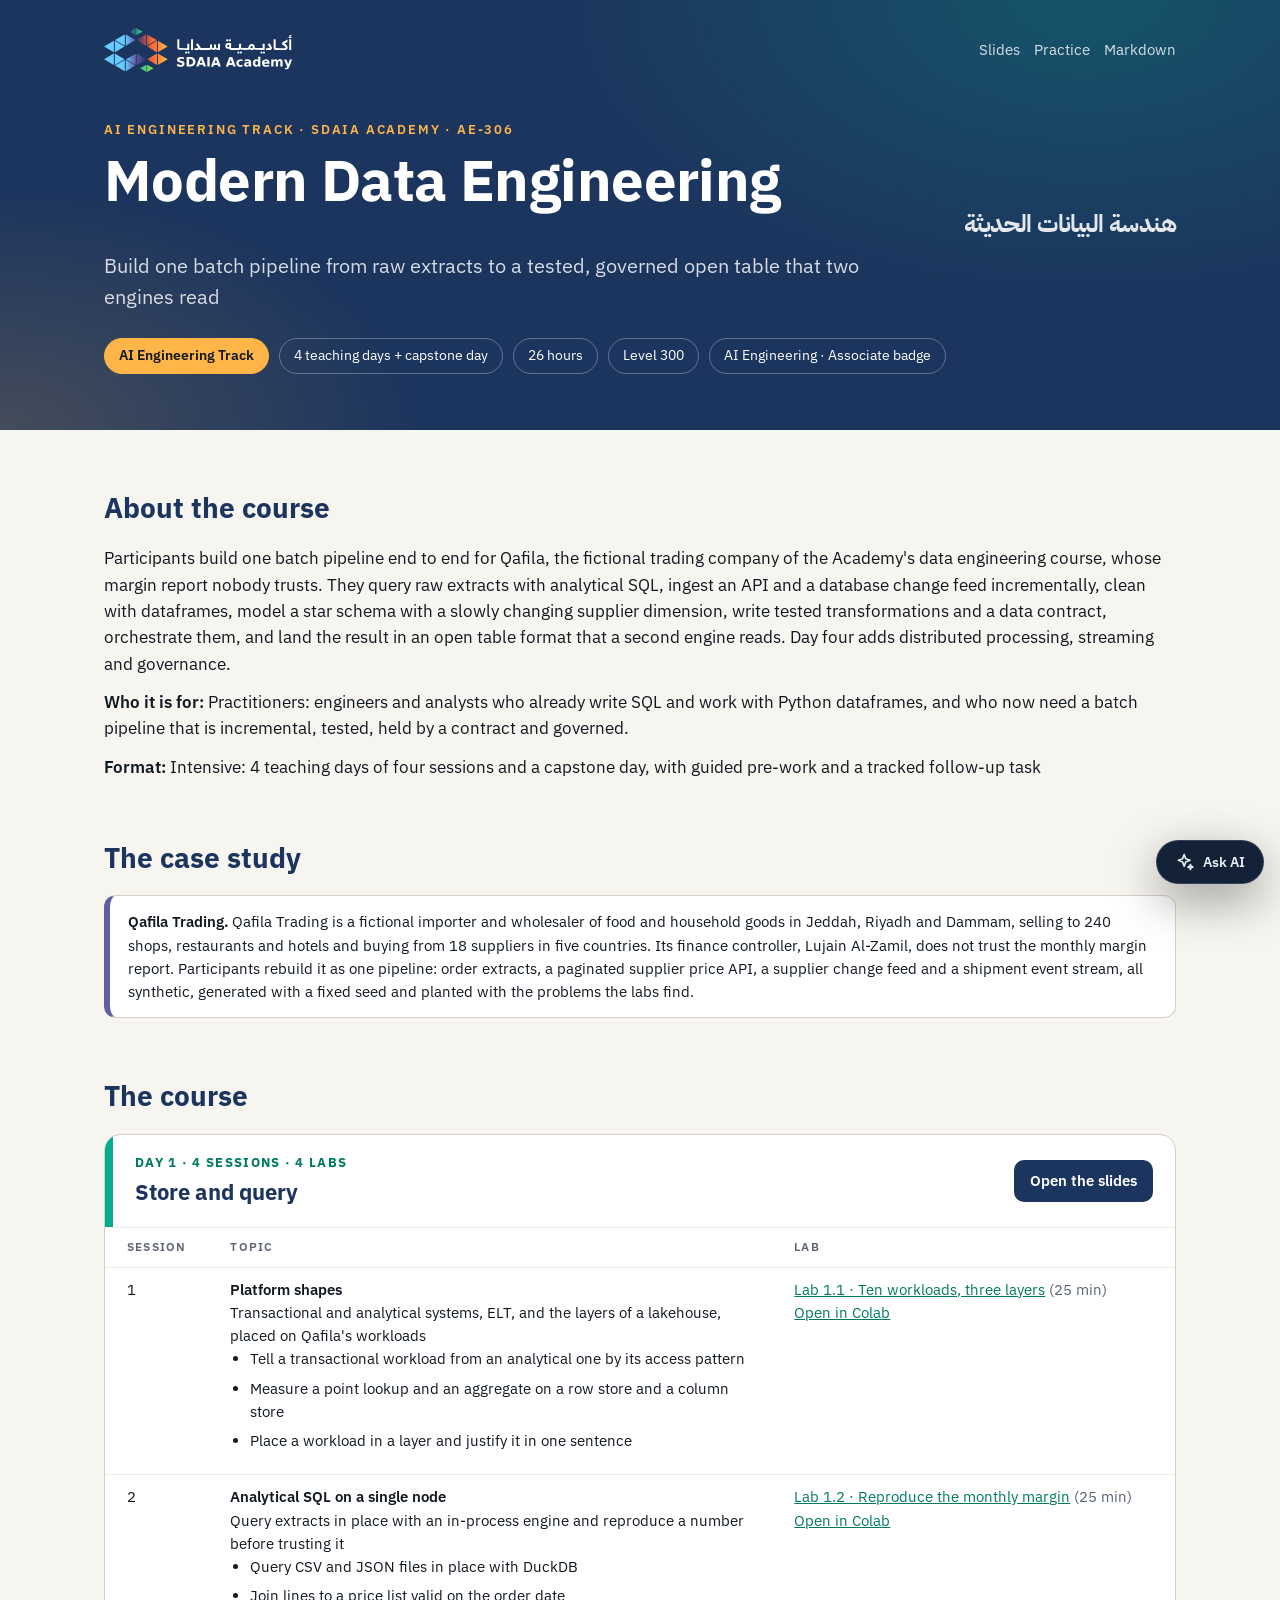
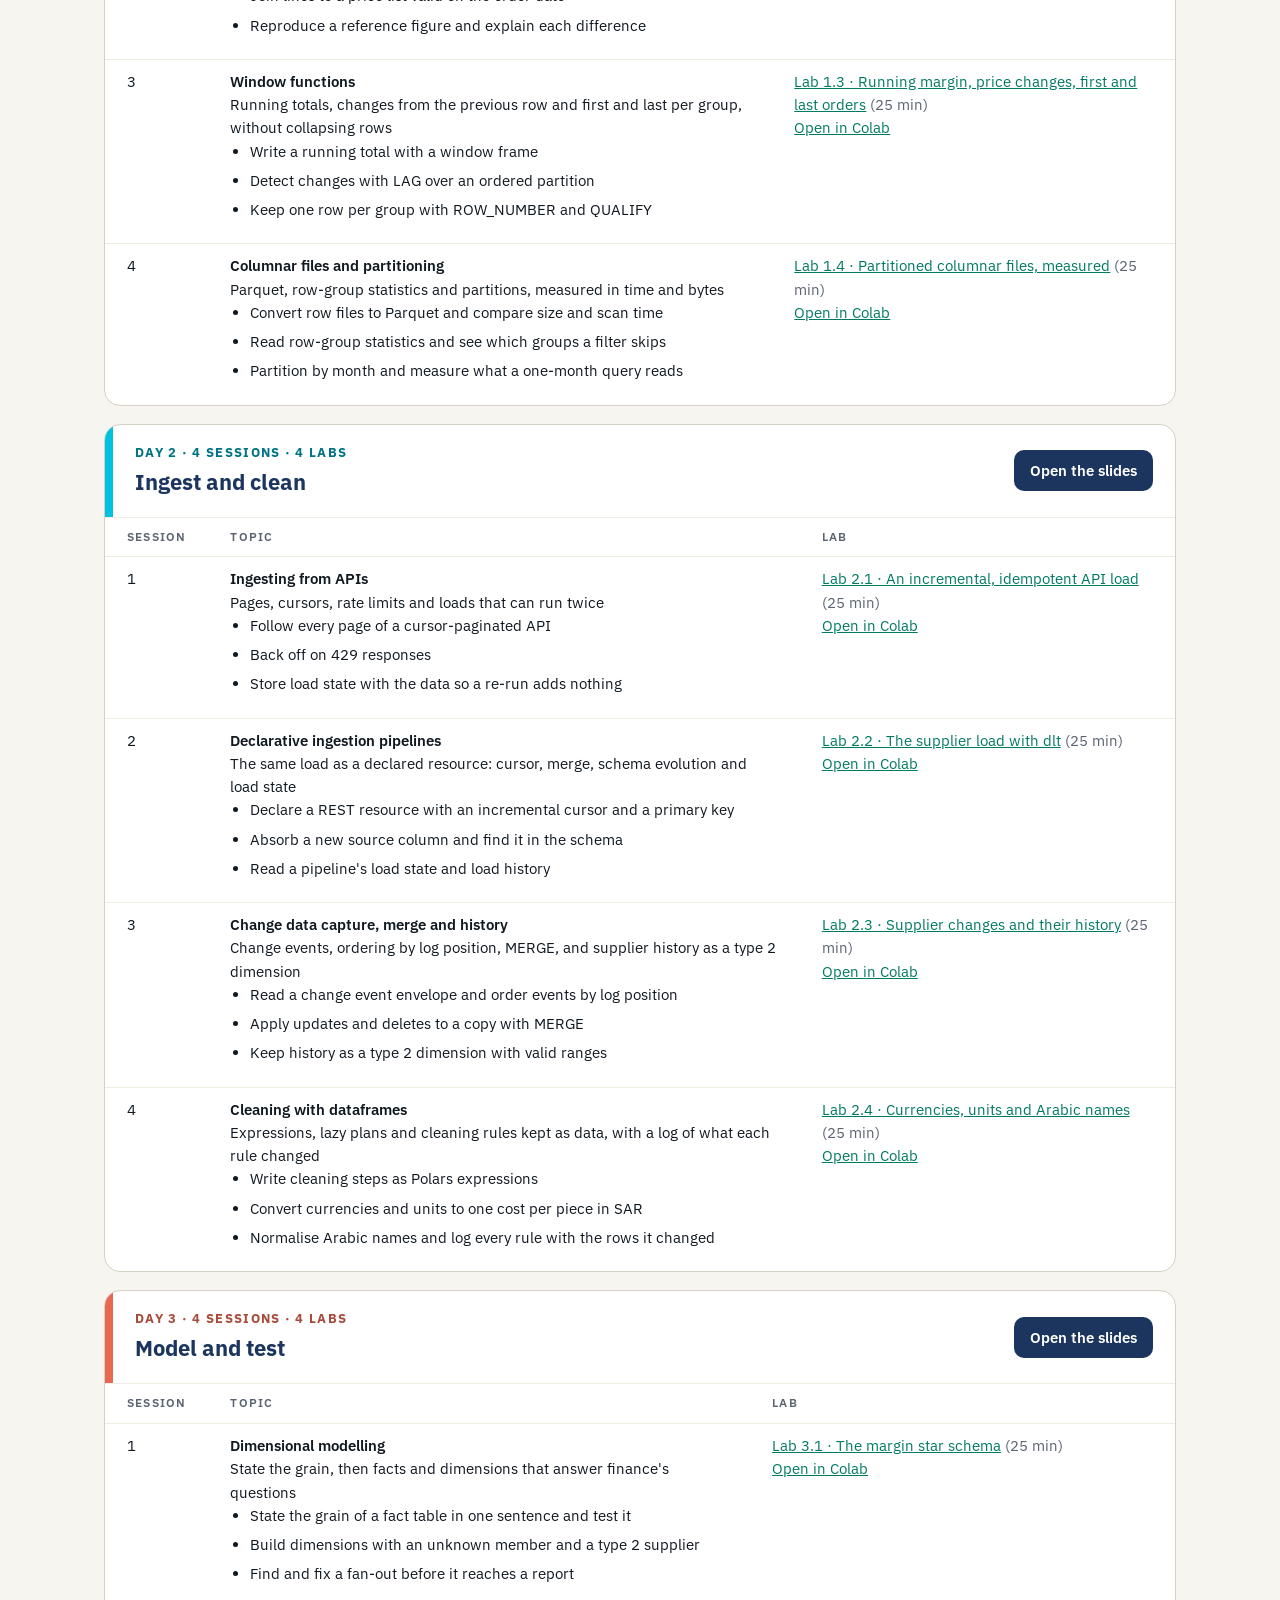
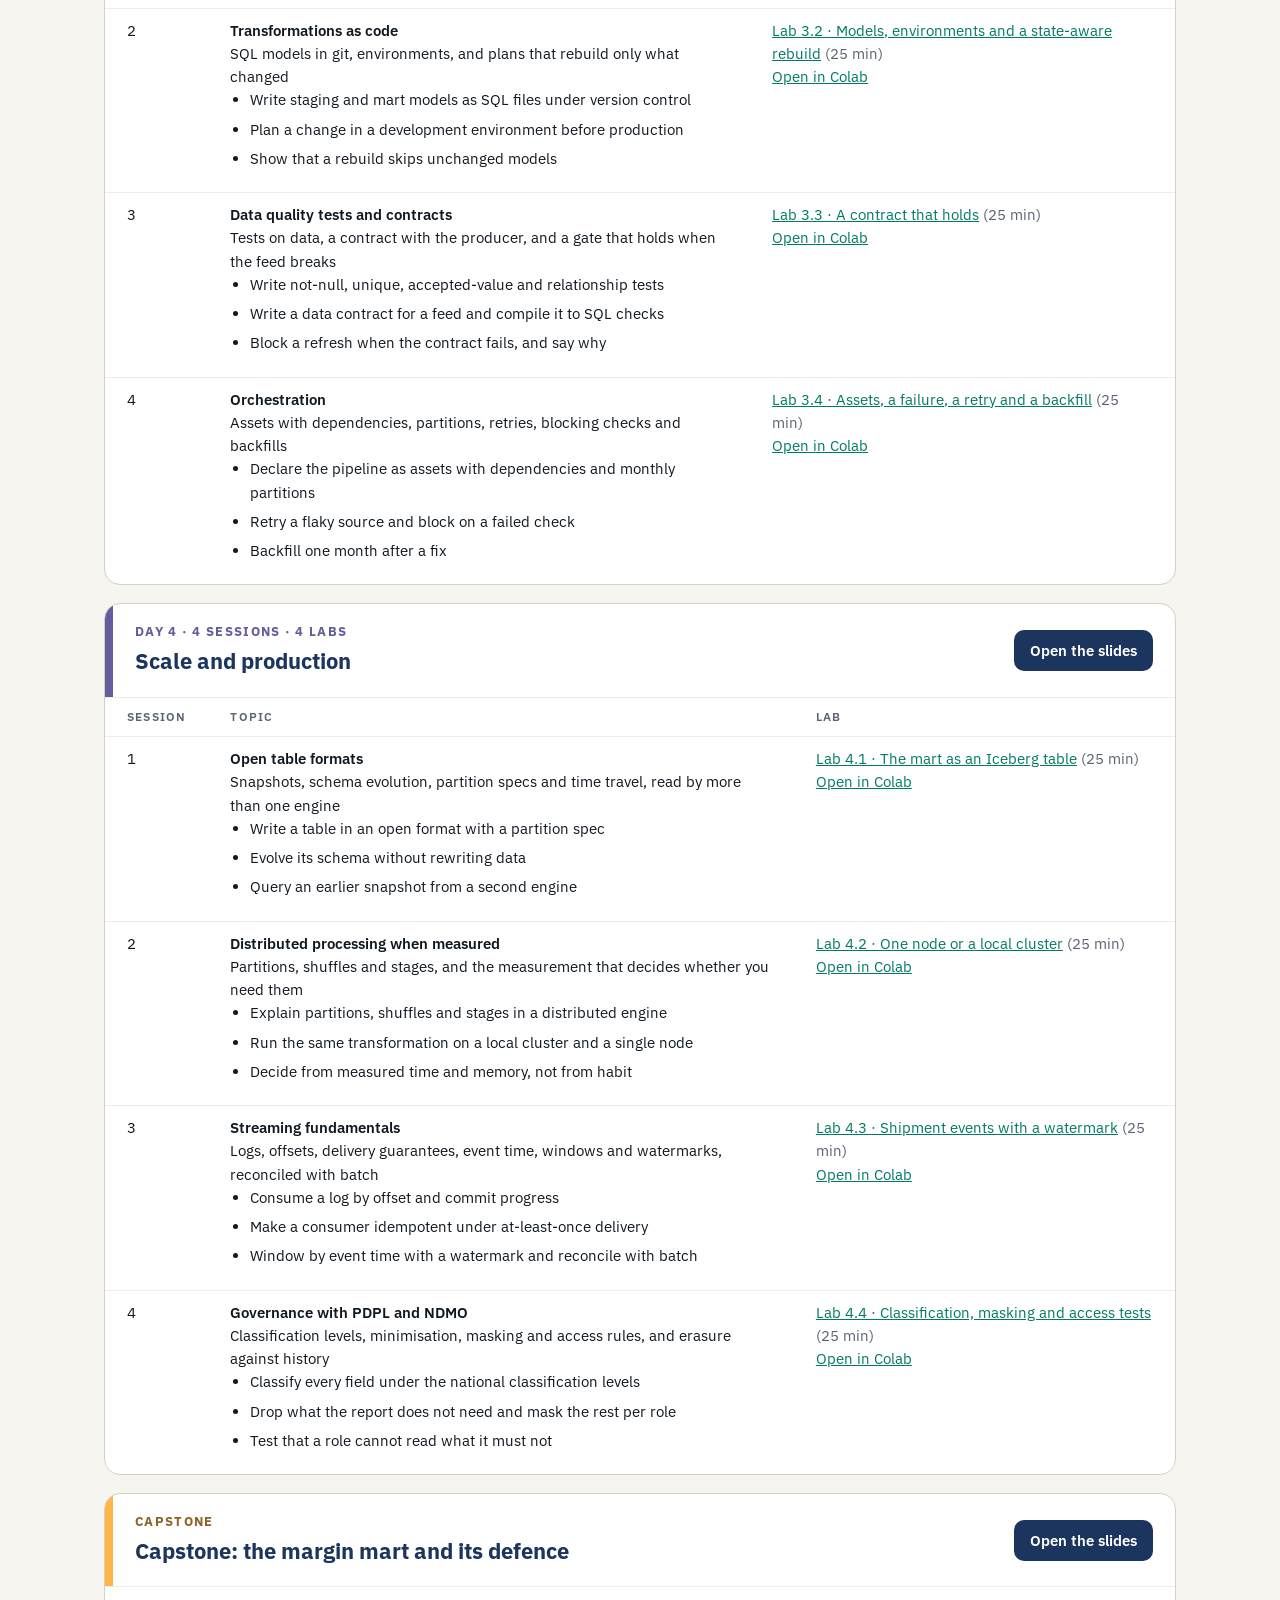
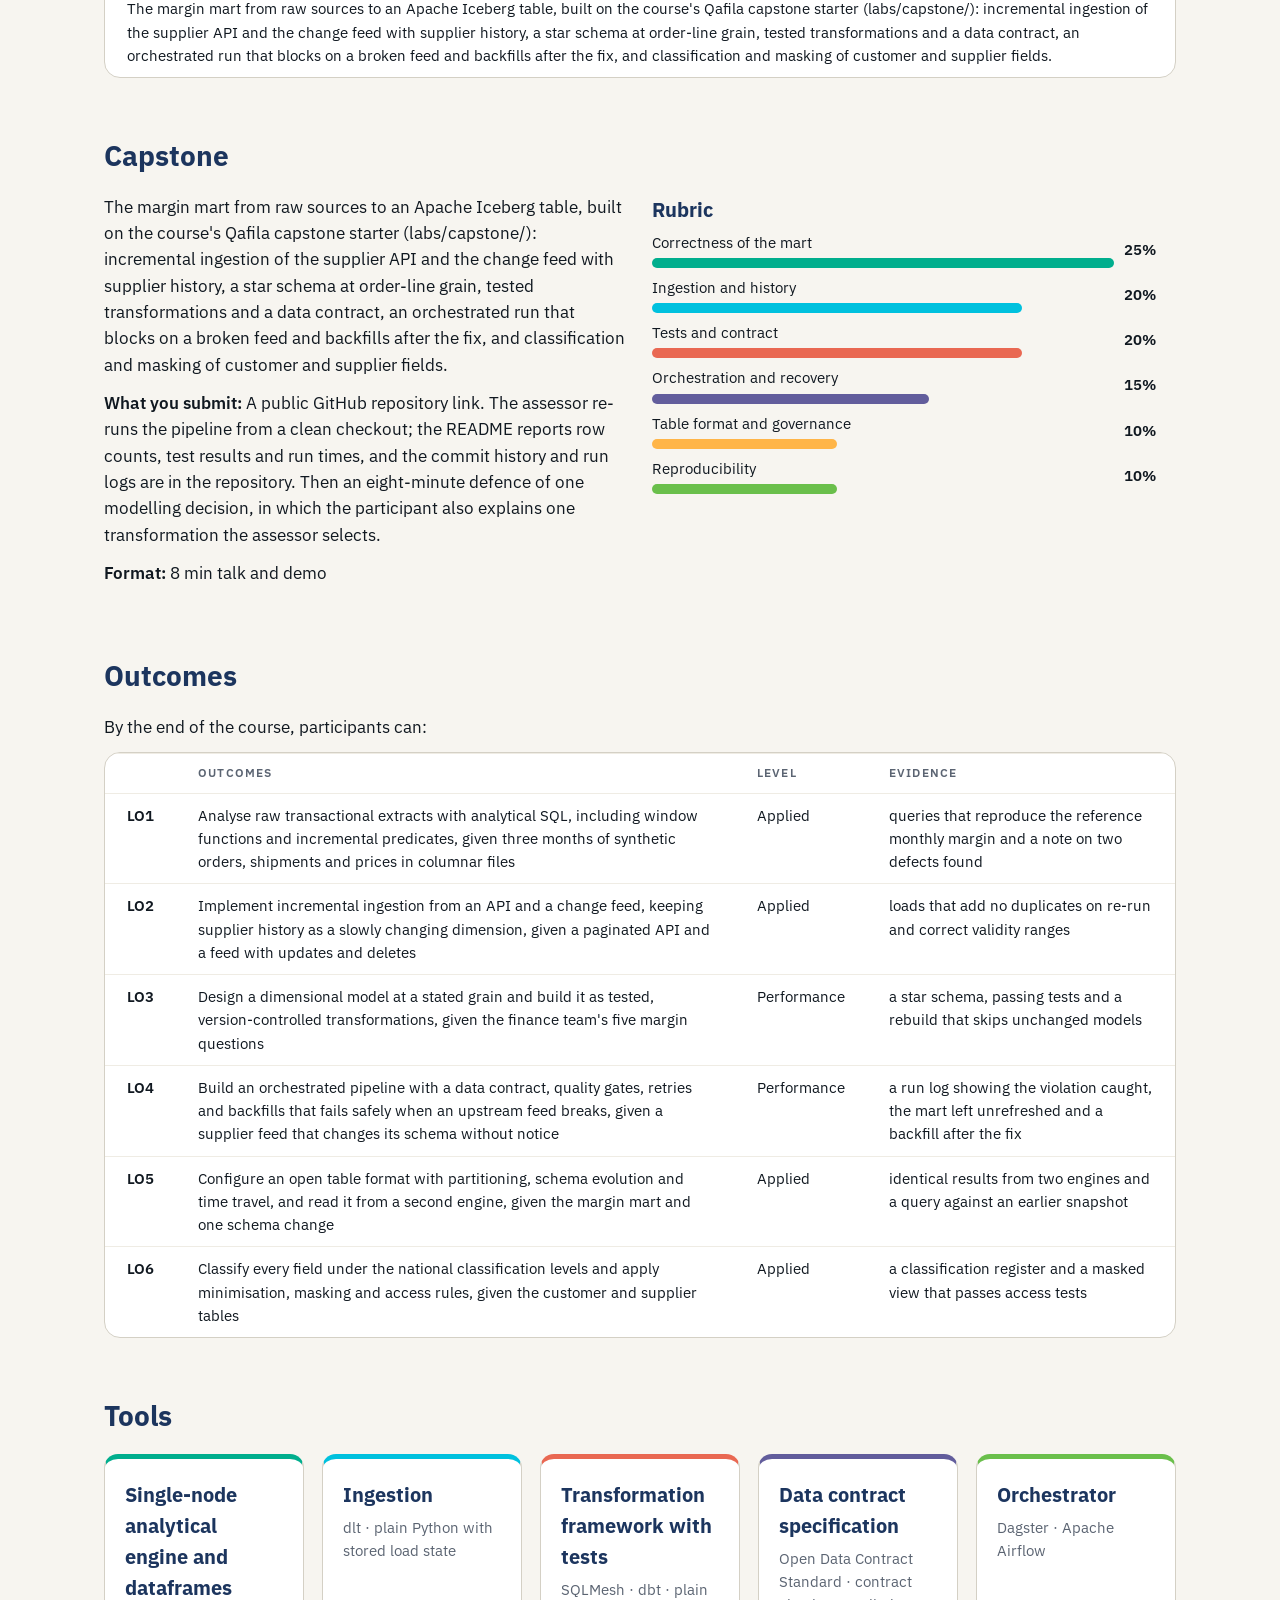
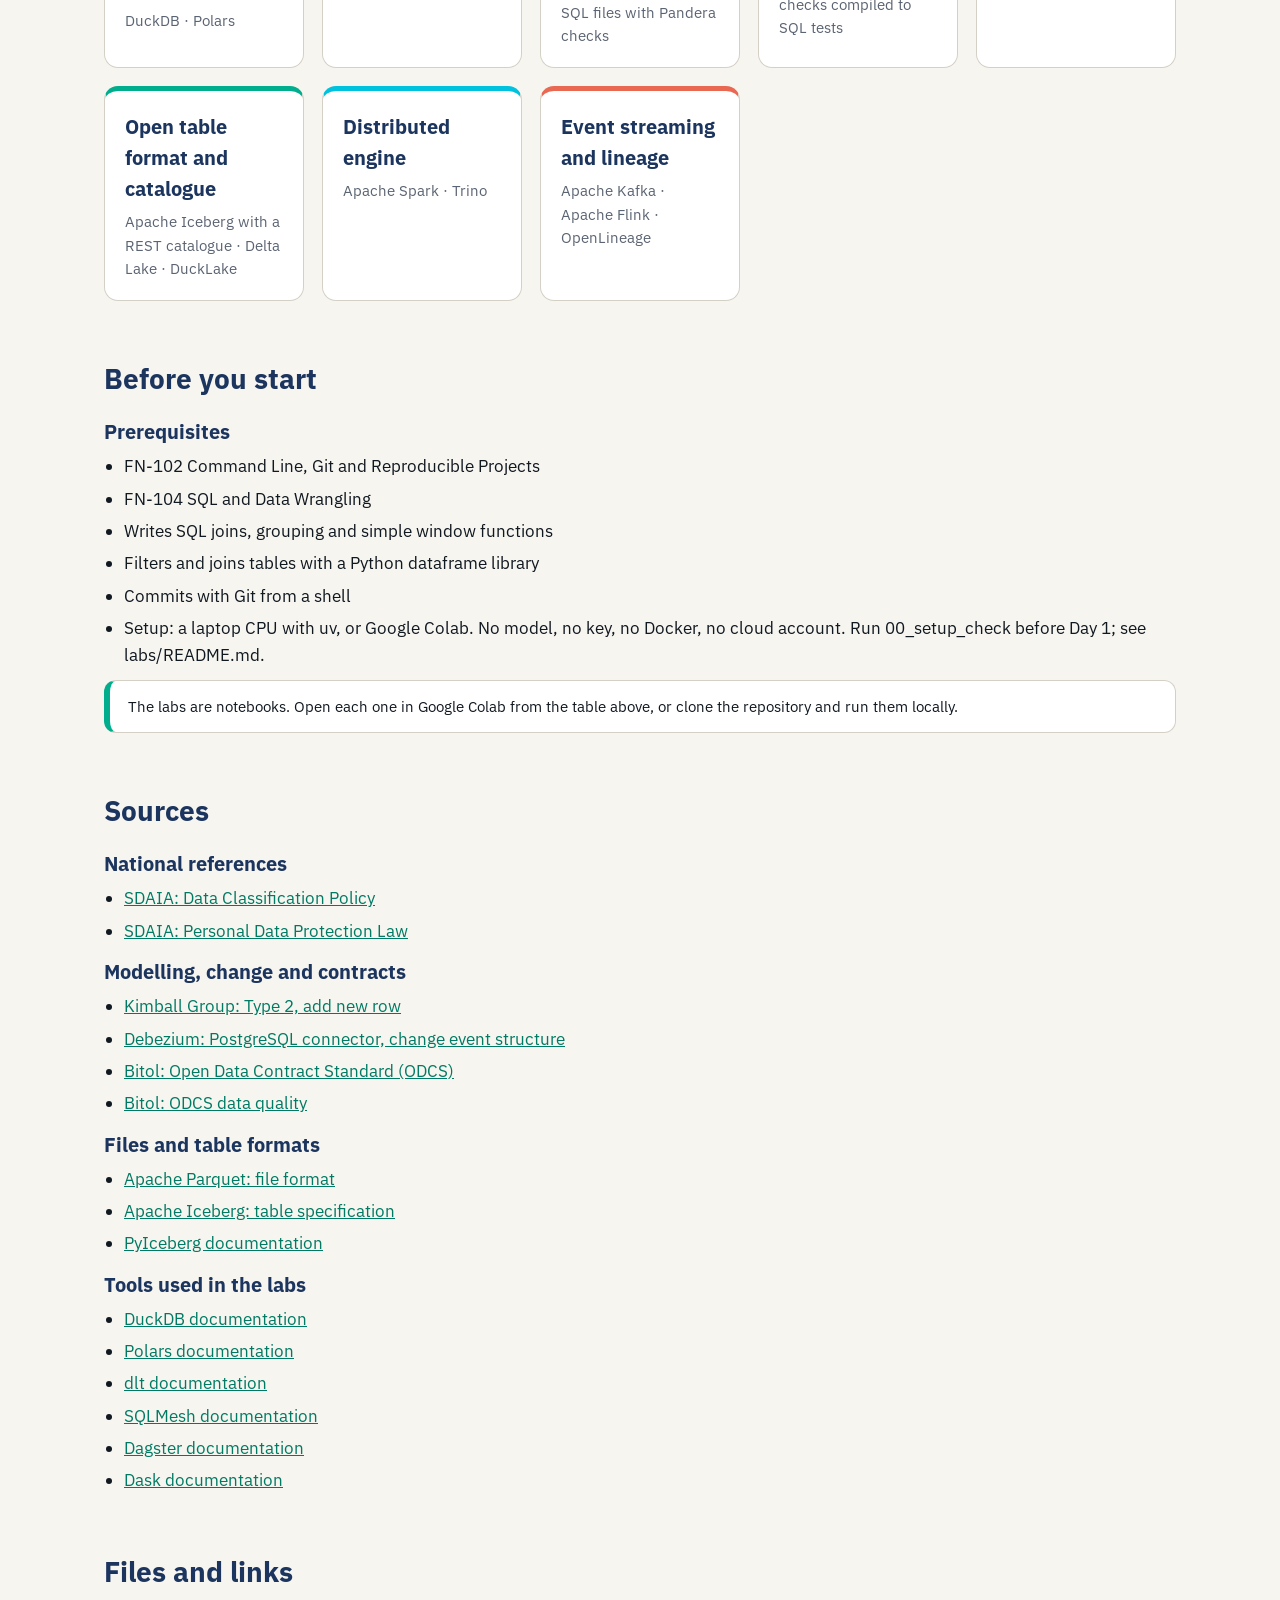
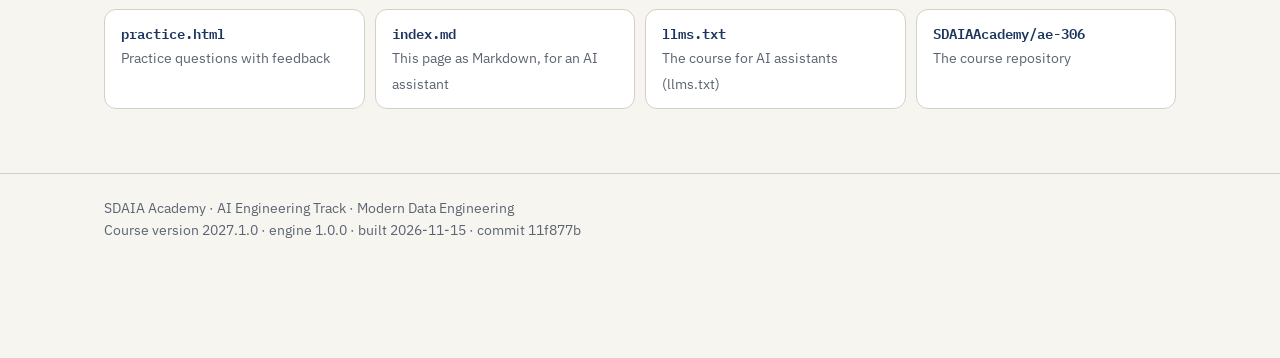
==== index.html @ ab0b0701 "Publish ae-306 2027.1.0 from 11f877b" ====
<!doctype html>
<html lang="en" dir="ltr" data-ax="page" data-track="ai-engineering">
<head>
<meta charset="utf-8">
<meta name="viewport" content="width=device-width, initial-scale=1">
<title>Modern Data Engineering · SDAIA Academy</title>
<meta name="generator" content="SDAIA Academy engine 1.0.0">
<meta name="description" content="Build one batch pipeline from raw extracts to a tested, governed open table that two engines read">
<link rel="icon" href="_engine/icon.svg">
<link rel="alternate" type="text/markdown" href="index.md">
<link rel="describedby" href="llms.txt">
<link rel="stylesheet" href="_engine/academy.css">
</head>
<body>
<header>
<div class="wrap">
<div class="top"><div class="logo" id="logo"></div><nav><a href="slides/day1.html">Slides</a><a href="practice.html">Practice</a><a href="index.md" type="text/markdown">Markdown</a></nav></div>
<div class="kicker">AI Engineering Track · SDAIA Academy · AE-306</div>
<h1>Modern Data Engineering<span class="sub ar" lang="ar" dir="rtl">هندسة البيانات الحديثة</span></h1>
<p>Build one batch pipeline from raw extracts to a tested, governed open table that two engines read</p>
<div class="meta"><span class="track">AI Engineering Track</span><span>4 teaching days + capstone day</span><span>26 hours</span><span>Level 300</span><span>AI Engineering · Associate badge</span></div>
</div>
</header>
<main class="wrap">
<h2>About the course</h2>
<p>Participants build one batch pipeline end to end for Qafila, the fictional trading company of the Academy's data engineering course, whose margin report nobody trusts. They query raw extracts with analytical SQL, ingest an API and a database change feed incrementally, clean with dataframes, model a star schema with a slowly changing supplier dimension, write tested transformations and a data contract, orchestrate them, and land the result in an open table format that a second engine reads. Day four adds distributed processing, streaming and governance.</p>
<p><b>Who it is for:</b> Practitioners: engineers and analysts who already write SQL and work with Python dataframes, and who now need a batch pipeline that is incremental, tested, held by a contract and governed.</p>
<p><b>Format:</b> Intensive: 4 teaching days of four sessions and a capstone day, with guided pre-work and a tracked follow-up task</p>
<h2>The case study</h2>
<div class="note info"><b>Qafila Trading.</b> Qafila Trading is a fictional importer and wholesaler of food and household goods in Jeddah, Riyadh and Dammam, selling to 240 shops, restaurants and hotels and buying from 18 suppliers in five countries. Its finance controller, Lujain Al-Zamil, does not trust the monthly margin report. Participants rebuild it as one pipeline: order extracts, a paginated supplier price API, a supplier change feed and a shipment event stream, all synthetic, generated with a fixed seed and planted with the problems the labs find.</div>
<h2>The course</h2>
<div class="day">
<div class="day-head c-teal"><div><div class="t">Day 1 · 4 sessions · 4 labs</div><h3>Store and query</h3></div><a class="btn" href="slides/day1.html">Open the slides</a></div>
<div class="scroll"><table>
<tr><th>Session</th><th>Topic</th><th>Lab</th></tr>
<tr><td>1</td><td><b>Platform shapes</b><br>Transactional and analytical systems, ELT, and the layers of a lakehouse, placed on Qafila's workloads<ul><li>Tell a transactional workload from an analytical one by its access pattern</li><li>Measure a point lookup and an aggregate on a row store and a column store</li><li>Place a workload in a layer and justify it in one sentence</li></ul></td><td><a href="labs/D1_1_platform_shapes.ipynb">Lab 1.1 · Ten workloads, three layers</a> <span class="muted">(25 min)</span><br><a href="https://colab.research.google.com/github/SDAIAAcademy/ae-306/blob/main/labs/D1_1_platform_shapes.ipynb">Open in Colab</a></td></tr>
<tr><td>2</td><td><b>Analytical SQL on a single node</b><br>Query extracts in place with an in-process engine and reproduce a number before trusting it<ul><li>Query CSV and JSON files in place with DuckDB</li><li>Join lines to a price list valid on the order date</li><li>Reproduce a reference figure and explain each difference</li></ul></td><td><a href="labs/D1_2_margin_sql.ipynb">Lab 1.2 · Reproduce the monthly margin</a> <span class="muted">(25 min)</span><br><a href="https://colab.research.google.com/github/SDAIAAcademy/ae-306/blob/main/labs/D1_2_margin_sql.ipynb">Open in Colab</a></td></tr>
<tr><td>3</td><td><b>Window functions</b><br>Running totals, changes from the previous row and first and last per group, without collapsing rows<ul><li>Write a running total with a window frame</li><li>Detect changes with LAG over an ordered partition</li><li>Keep one row per group with ROW_NUMBER and QUALIFY</li></ul></td><td><a href="labs/D1_3_windows.ipynb">Lab 1.3 · Running margin, price changes, first and last orders</a> <span class="muted">(25 min)</span><br><a href="https://colab.research.google.com/github/SDAIAAcademy/ae-306/blob/main/labs/D1_3_windows.ipynb">Open in Colab</a></td></tr>
<tr><td>4</td><td><b>Columnar files and partitioning</b><br>Parquet, row-group statistics and partitions, measured in time and bytes<ul><li>Convert row files to Parquet and compare size and scan time</li><li>Read row-group statistics and see which groups a filter skips</li><li>Partition by month and measure what a one-month query reads</li></ul></td><td><a href="labs/D1_4_columnar.ipynb">Lab 1.4 · Partitioned columnar files, measured</a> <span class="muted">(25 min)</span><br><a href="https://colab.research.google.com/github/SDAIAAcademy/ae-306/blob/main/labs/D1_4_columnar.ipynb">Open in Colab</a></td></tr>
</table></div>
</div>
<div class="day">
<div class="day-head c-cyan"><div><div class="t">Day 2 · 4 sessions · 4 labs</div><h3>Ingest and clean</h3></div><a class="btn" href="slides/day2.html">Open the slides</a></div>
<div class="scroll"><table>
<tr><th>Session</th><th>Topic</th><th>Lab</th></tr>
<tr><td>1</td><td><b>Ingesting from APIs</b><br>Pages, cursors, rate limits and loads that can run twice<ul><li>Follow every page of a cursor-paginated API</li><li>Back off on 429 responses</li><li>Store load state with the data so a re-run adds nothing</li></ul></td><td><a href="labs/D2_1_api_ingestion.ipynb">Lab 2.1 · An incremental, idempotent API load</a> <span class="muted">(25 min)</span><br><a href="https://colab.research.google.com/github/SDAIAAcademy/ae-306/blob/main/labs/D2_1_api_ingestion.ipynb">Open in Colab</a></td></tr>
<tr><td>2</td><td><b>Declarative ingestion pipelines</b><br>The same load as a declared resource: cursor, merge, schema evolution and load state<ul><li>Declare a REST resource with an incremental cursor and a primary key</li><li>Absorb a new source column and find it in the schema</li><li>Read a pipeline's load state and load history</li></ul></td><td><a href="labs/D2_2_dlt_pipeline.ipynb">Lab 2.2 · The supplier load with dlt</a> <span class="muted">(25 min)</span><br><a href="https://colab.research.google.com/github/SDAIAAcademy/ae-306/blob/main/labs/D2_2_dlt_pipeline.ipynb">Open in Colab</a></td></tr>
<tr><td>3</td><td><b>Change data capture, merge and history</b><br>Change events, ordering by log position, MERGE, and supplier history as a type 2 dimension<ul><li>Read a change event envelope and order events by log position</li><li>Apply updates and deletes to a copy with MERGE</li><li>Keep history as a type 2 dimension with valid ranges</li></ul></td><td><a href="labs/D2_3_cdc_scd.ipynb">Lab 2.3 · Supplier changes and their history</a> <span class="muted">(25 min)</span><br><a href="https://colab.research.google.com/github/SDAIAAcademy/ae-306/blob/main/labs/D2_3_cdc_scd.ipynb">Open in Colab</a></td></tr>
<tr><td>4</td><td><b>Cleaning with dataframes</b><br>Expressions, lazy plans and cleaning rules kept as data, with a log of what each rule changed<ul><li>Write cleaning steps as Polars expressions</li><li>Convert currencies and units to one cost per piece in SAR</li><li>Normalise Arabic names and log every rule with the rows it changed</li></ul></td><td><a href="labs/D2_4_cleaning.ipynb">Lab 2.4 · Currencies, units and Arabic names</a> <span class="muted">(25 min)</span><br><a href="https://colab.research.google.com/github/SDAIAAcademy/ae-306/blob/main/labs/D2_4_cleaning.ipynb">Open in Colab</a></td></tr>
</table></div>
</div>
<div class="day">
<div class="day-head c-coral"><div><div class="t">Day 3 · 4 sessions · 4 labs</div><h3>Model and test</h3></div><a class="btn" href="slides/day3.html">Open the slides</a></div>
<div class="scroll"><table>
<tr><th>Session</th><th>Topic</th><th>Lab</th></tr>
<tr><td>1</td><td><b>Dimensional modelling</b><br>State the grain, then facts and dimensions that answer finance's questions<ul><li>State the grain of a fact table in one sentence and test it</li><li>Build dimensions with an unknown member and a type 2 supplier</li><li>Find and fix a fan-out before it reaches a report</li></ul></td><td><a href="labs/D3_1_star_schema.ipynb">Lab 3.1 · The margin star schema</a> <span class="muted">(25 min)</span><br><a href="https://colab.research.google.com/github/SDAIAAcademy/ae-306/blob/main/labs/D3_1_star_schema.ipynb">Open in Colab</a></td></tr>
<tr><td>2</td><td><b>Transformations as code</b><br>SQL models in git, environments, and plans that rebuild only what changed<ul><li>Write staging and mart models as SQL files under version control</li><li>Plan a change in a development environment before production</li><li>Show that a rebuild skips unchanged models</li></ul></td><td><a href="labs/D3_2_transformations.ipynb">Lab 3.2 · Models, environments and a state-aware rebuild</a> <span class="muted">(25 min)</span><br><a href="https://colab.research.google.com/github/SDAIAAcademy/ae-306/blob/main/labs/D3_2_transformations.ipynb">Open in Colab</a></td></tr>
<tr><td>3</td><td><b>Data quality tests and contracts</b><br>Tests on data, a contract with the producer, and a gate that holds when the feed breaks<ul><li>Write not-null, unique, accepted-value and relationship tests</li><li>Write a data contract for a feed and compile it to SQL checks</li><li>Block a refresh when the contract fails, and say why</li></ul></td><td><a href="labs/D3_3_contracts.ipynb">Lab 3.3 · A contract that holds</a> <span class="muted">(25 min)</span><br><a href="https://colab.research.google.com/github/SDAIAAcademy/ae-306/blob/main/labs/D3_3_contracts.ipynb">Open in Colab</a></td></tr>
<tr><td>4</td><td><b>Orchestration</b><br>Assets with dependencies, partitions, retries, blocking checks and backfills<ul><li>Declare the pipeline as assets with dependencies and monthly partitions</li><li>Retry a flaky source and block on a failed check</li><li>Backfill one month after a fix</li></ul></td><td><a href="labs/D3_4_orchestration.ipynb">Lab 3.4 · Assets, a failure, a retry and a backfill</a> <span class="muted">(25 min)</span><br><a href="https://colab.research.google.com/github/SDAIAAcademy/ae-306/blob/main/labs/D3_4_orchestration.ipynb">Open in Colab</a></td></tr>
</table></div>
</div>
<div class="day">
<div class="day-head c-purple"><div><div class="t">Day 4 · 4 sessions · 4 labs</div><h3>Scale and production</h3></div><a class="btn" href="slides/day4.html">Open the slides</a></div>
<div class="scroll"><table>
<tr><th>Session</th><th>Topic</th><th>Lab</th></tr>
<tr><td>1</td><td><b>Open table formats</b><br>Snapshots, schema evolution, partition specs and time travel, read by more than one engine<ul><li>Write a table in an open format with a partition spec</li><li>Evolve its schema without rewriting data</li><li>Query an earlier snapshot from a second engine</li></ul></td><td><a href="labs/D4_1_table_format.ipynb">Lab 4.1 · The mart as an Iceberg table</a> <span class="muted">(25 min)</span><br><a href="https://colab.research.google.com/github/SDAIAAcademy/ae-306/blob/main/labs/D4_1_table_format.ipynb">Open in Colab</a></td></tr>
<tr><td>2</td><td><b>Distributed processing when measured</b><br>Partitions, shuffles and stages, and the measurement that decides whether you need them<ul><li>Explain partitions, shuffles and stages in a distributed engine</li><li>Run the same transformation on a local cluster and a single node</li><li>Decide from measured time and memory, not from habit</li></ul></td><td><a href="labs/D4_2_distributed.ipynb">Lab 4.2 · One node or a local cluster</a> <span class="muted">(25 min)</span><br><a href="https://colab.research.google.com/github/SDAIAAcademy/ae-306/blob/main/labs/D4_2_distributed.ipynb">Open in Colab</a></td></tr>
<tr><td>3</td><td><b>Streaming fundamentals</b><br>Logs, offsets, delivery guarantees, event time, windows and watermarks, reconciled with batch<ul><li>Consume a log by offset and commit progress</li><li>Make a consumer idempotent under at-least-once delivery</li><li>Window by event time with a watermark and reconcile with batch</li></ul></td><td><a href="labs/D4_3_streaming.ipynb">Lab 4.3 · Shipment events with a watermark</a> <span class="muted">(25 min)</span><br><a href="https://colab.research.google.com/github/SDAIAAcademy/ae-306/blob/main/labs/D4_3_streaming.ipynb">Open in Colab</a></td></tr>
<tr><td>4</td><td><b>Governance with PDPL and NDMO</b><br>Classification levels, minimisation, masking and access rules, and erasure against history<ul><li>Classify every field under the national classification levels</li><li>Drop what the report does not need and mask the rest per role</li><li>Test that a role cannot read what it must not</li></ul></td><td><a href="labs/D4_4_governance.ipynb">Lab 4.4 · Classification, masking and access tests</a> <span class="muted">(25 min)</span><br><a href="https://colab.research.google.com/github/SDAIAAcademy/ae-306/blob/main/labs/D4_4_governance.ipynb">Open in Colab</a></td></tr>
</table></div>
</div>
<div class="day">
<div class="day-head c-amber"><div><div class="t">Capstone</div><h3>Capstone: the margin mart and its defence</h3></div><a class="btn" href="slides/day5.html">Open the slides</a></div>
<div class="scroll"><table><tr><td>The margin mart from raw sources to an Apache Iceberg table, built on the course's Qafila capstone starter (labs/capstone/): incremental ingestion of the supplier API and the change feed with supplier history, a star schema at order-line grain, tested transformations and a data contract, an orchestrated run that blocks on a broken feed and backfills after the fix, and classification and masking of customer and supplier fields.</td></tr></table></div>
</div>
<h2>Capstone</h2>
<div class="two">
<div><p>The margin mart from raw sources to an Apache Iceberg table, built on the course's Qafila capstone starter (labs/capstone/): incremental ingestion of the supplier API and the change feed with supplier history, a star schema at order-line grain, tested transformations and a data contract, an orchestrated run that blocks on a broken feed and backfills after the fix, and classification and masking of customer and supplier fields.</p><p><b>What you submit:</b> A public GitHub repository link. The assessor re-runs the pipeline from a clean checkout; the README reports row counts, test results and run times, and the commit history and run logs are in the repository. Then an eight-minute defence of one modelling decision, in which the participant also explains one transformation the assessor selects.</p><p><b>Format:</b> 8 min talk and demo</p></div>
<div><h3>Rubric</h3><div class="bar c-teal"><span>Correctness of the mart<i style="--w:100%"></i></span><b>25%</b></div><div class="bar c-cyan"><span>Ingestion and history<i style="--w:80%"></i></span><b>20%</b></div><div class="bar c-coral"><span>Tests and contract<i style="--w:80%"></i></span><b>20%</b></div><div class="bar c-purple"><span>Orchestration and recovery<i style="--w:60%"></i></span><b>15%</b></div><div class="bar c-amber"><span>Table format and governance<i style="--w:40%"></i></span><b>10%</b></div><div class="bar c-green"><span>Reproducibility<i style="--w:40%"></i></span><b>10%</b></div></div>
</div>
<h2>Outcomes</h2>
<p>By the end of the course, participants can:</p>
<div class="day"><div class="scroll"><table>
<tr><th></th><th>Outcomes</th><th>Level</th><th>Evidence</th></tr>
<tr><td><b>LO1</b></td><td>Analyse raw transactional extracts with analytical SQL, including window functions and incremental predicates, given three months of synthetic orders, shipments and prices in columnar files</td><td>Applied</td><td>queries that reproduce the reference monthly margin and a note on two defects found</td></tr>
<tr><td><b>LO2</b></td><td>Implement incremental ingestion from an API and a change feed, keeping supplier history as a slowly changing dimension, given a paginated API and a feed with updates and deletes</td><td>Applied</td><td>loads that add no duplicates on re-run and correct validity ranges</td></tr>
<tr><td><b>LO3</b></td><td>Design a dimensional model at a stated grain and build it as tested, version-controlled transformations, given the finance team's five margin questions</td><td>Performance</td><td>a star schema, passing tests and a rebuild that skips unchanged models</td></tr>
<tr><td><b>LO4</b></td><td>Build an orchestrated pipeline with a data contract, quality gates, retries and backfills that fails safely when an upstream feed breaks, given a supplier feed that changes its schema without notice</td><td>Performance</td><td>a run log showing the violation caught, the mart left unrefreshed and a backfill after the fix</td></tr>
<tr><td><b>LO5</b></td><td>Configure an open table format with partitioning, schema evolution and time travel, and read it from a second engine, given the margin mart and one schema change</td><td>Applied</td><td>identical results from two engines and a query against an earlier snapshot</td></tr>
<tr><td><b>LO6</b></td><td>Classify every field under the national classification levels and apply minimisation, masking and access rules, given the customer and supplier tables</td><td>Applied</td><td>a classification register and a masked view that passes access tests</td></tr>
</table></div></div>
<h2>Tools</h2>
<div class="grid">
<div class="card c-teal"><h3>Single-node analytical engine and dataframes</h3><p>DuckDB · Polars</p></div>
<div class="card c-cyan"><h3>Ingestion</h3><p>dlt · plain Python with stored load state</p></div>
<div class="card c-coral"><h3>Transformation framework with tests</h3><p>SQLMesh · dbt · plain SQL files with Pandera checks</p></div>
<div class="card c-purple"><h3>Data contract specification</h3><p>Open Data Contract Standard · contract checks compiled to SQL tests</p></div>
<div class="card c-green"><h3>Orchestrator</h3><p>Dagster · Apache Airflow</p></div>
<div class="card c-teal"><h3>Open table format and catalogue</h3><p>Apache Iceberg with a REST catalogue · Delta Lake · DuckLake</p></div>
<div class="card c-cyan"><h3>Distributed engine</h3><p>Apache Spark · Trino</p></div>
<div class="card c-coral"><h3>Event streaming and lineage</h3><p>Apache Kafka · Apache Flink · OpenLineage</p></div>
</div>
<h2>Before you start</h2>
<h3>Prerequisites</h3>
<ul><li>FN-102 Command Line, Git and Reproducible Projects</li><li>FN-104 SQL and Data Wrangling</li><li>Writes SQL joins, grouping and simple window functions</li><li>Filters and joins tables with a Python dataframe library</li><li>Commits with Git from a shell</li><li>Setup: a laptop CPU with uv, or Google Colab. No model, no key, no Docker, no cloud account. Run 00_setup_check before Day 1; see labs/README.md.</li></ul>
<div class="note tip">The labs are notebooks. Open each one in Google Colab from the table above, or clone the repository and run them locally.</div>
<h2>Sources</h2>
<h3>National references</h3>
<ul><li><a href="https://sdaia.gov.sa/en/SDAIA/about/Documents/DataClassificationPolicy.pdf">SDAIA: Data Classification Policy</a></li><li><a href="https://sdaia.gov.sa/en/SDAIA/about/Documents/PersonalDataProtectionLaw.pdf">SDAIA: Personal Data Protection Law</a></li></ul>
<h3>Modelling, change and contracts</h3>
<ul><li><a href="https://www.kimballgroup.com/data-warehouse-business-intelligence-resources/kimball-techniques/dimensional-modeling-techniques/type-2/">Kimball Group: Type 2, add new row</a></li><li><a href="https://debezium.io/documentation/reference/stable/connectors/postgresql.html">Debezium: PostgreSQL connector, change event structure</a></li><li><a href="https://bitol-io.github.io/open-data-contract-standard/latest/">Bitol: Open Data Contract Standard (ODCS)</a></li><li><a href="https://bitol-io.github.io/open-data-contract-standard/latest/data-quality/">Bitol: ODCS data quality</a></li></ul>
<h3>Files and table formats</h3>
<ul><li><a href="https://parquet.apache.org/docs/file-format/">Apache Parquet: file format</a></li><li><a href="https://iceberg.apache.org/spec/">Apache Iceberg: table specification</a></li><li><a href="https://py.iceberg.apache.org/">PyIceberg documentation</a></li></ul>
<h3>Tools used in the labs</h3>
<ul><li><a href="https://duckdb.org/docs/">DuckDB documentation</a></li><li><a href="https://docs.pola.rs/">Polars documentation</a></li><li><a href="https://dlthub.com/docs/intro">dlt documentation</a></li><li><a href="https://sqlmesh.readthedocs.io/en/stable/">SQLMesh documentation</a></li><li><a href="https://docs.dagster.io/">Dagster documentation</a></li><li><a href="https://docs.dask.org/en/stable/">Dask documentation</a></li></ul>
<h2>Files and links</h2>
<div class="files">
<a href="practice.html"><b>practice.html</b><span>Practice questions with feedback</span></a>
<a href="index.md"><b>index.md</b><span>This page as Markdown, for an AI assistant</span></a>
<a href="llms.txt"><b>llms.txt</b><span>The course for AI assistants (llms.txt)</span></a>
<a href="https://github.com/SDAIAAcademy/ae-306"><b>SDAIAAcademy/ae-306</b><span>The course repository</span></a>
</div>
</main>
<footer><div class="wrap">SDAIA Academy · AI Engineering Track · Modern Data Engineering<br><span class="muted">Course version 2027.1.0 · engine 1.0.0 · built 2026-11-15 · commit 11f877b</span></div></footer>
<script type="application/json" id="academy-data">{"v":1,"engine":"1.0.0","build":{"at":"2026-11-15T03:18:58Z","version":"2027.1.0","commit":"11f877b"},"course":{"id":"ae-306","code":"AE-306","title":"Modern Data Engineering","track":"ai-engineering","lang":"en","dir":"ltr","url":"https://sdaiaacademy.github.io/ae-306/","repo":"SDAIAAcademy/ae-306","home":"index.html"},"ai":{"context":{"course":"context/course.md","courseJs":"context/course.js","day":null,"llms":"llms.txt"},"tasks":[],"tools":[]},"features":{},"strings":{}}</script>
<script src="_engine/academy.js"></script>
</body>
</html>
---- _engine/academy.css ----
/* ======== theme/tokens.css ======== */
/* SDAIA Academy engine · theme tokens
   Every colour, font, type size and radius the theme uses, as a custom property on :root.
   A course changes the look by overriding tokens in assets/course.css, never by editing the
   engine. The track accent comes from data-track; right-to-left pages switch the Arabic type
   settings and the few direction helpers at the end of this file. */

:root {
  /* brand */
  --navy: #1c355e;
  --navy-deep: #142846;
  --teal: #00ae8d;
  --coral: #e96852;
  --green: #6abf4b;
  --cyan: #00c1de;
  --amber: #ffb548;
  --amber-ink: #d98f17;
  --purple: #625d9c;

  /* The accents as text. Most of them are too light to read as text (4.5 to 1): on white, on
     paper and on their own tints the text is the accent darkened with black; on navy it is the
     accent lightened with white. The shares are the largest that still reach 4.5 to 1. Fills,
     bars and borders keep the accents themselves. A course that changes an accent changes these
     with it. */
  --teal-text: color-mix(in srgb, var(--teal) 70%, #000);
  --coral-text: color-mix(in srgb, var(--coral) 72%, #000);
  --green-text: color-mix(in srgb, var(--green) 62%, #000);
  --cyan-text: color-mix(in srgb, var(--cyan) 60%, #000);
  --amber-text: color-mix(in srgb, var(--amber) 55%, #000);
  --amber-ink-text: color-mix(in srgb, var(--amber-ink) 66%, #000);
  --purple-text: var(--purple);
  --navy-text: var(--navy);
  --teal-on-dark: color-mix(in srgb, var(--teal) 62%, #fff);
  --coral-on-dark: color-mix(in srgb, var(--coral) 57%, #fff);
  --green-on-dark: color-mix(in srgb, var(--green) 80%, #fff);
  --cyan-on-dark: color-mix(in srgb, var(--cyan) 82%, #fff);
  --amber-on-dark: var(--amber);

  /* neutrals */
  --ink: #101820;
  --black: #000;
  --white: #fff;
  --paper: #f7f5f0;
  --paper-2: #efece4;
  --paper-3: #fbfaf7;
  --line: #d4d0c5;
  --muted: #5b6472;
  --stage-bg: #0b111a;
  --glow: rgba(0, 174, 141, .22);
  --glow-page: rgba(0, 174, 141, .25);

  /* text and lines on dark slides (title, section, dark, break) */
  --on-dark: #fff;
  --on-dark-1: rgba(255, 255, 255, .88);
  --on-dark-soft: rgba(255, 255, 255, .82);
  --on-dark-2: rgba(255, 255, 255, .78);
  --on-dark-3: rgba(255, 255, 255, .66);
  --on-dark-line: rgba(255, 255, 255, .3);
  --on-dark-line-2: rgba(255, 255, 255, .4);
  --on-dark-fill: rgba(255, 255, 255, .14);
  --on-dark-fill-2: rgba(255, 255, 255, .08);
  --on-dark-fill-3: rgba(255, 255, 255, .12);

  /* code */
  --code-bg: #0f1722;
  --code-fg: #e6edf3;
  --code-file: #8b98a9;
  --code-comment: #7d8a9b;
  --code-line: #26364a;
  --code-mark: rgba(255, 181, 72, .16);
  --code-inline: rgba(28, 53, 94, .08);
  --code-inline-page: rgba(28, 53, 94, .07);
  --nb-fg: #ffd18a;
  --nb-hover: #1c2a3d;

  /* highlight.js classes, written at build time (the atom-one-dark palette) */
  --hl-comment: #7f8796; /* lighter than the palette's #5c6370, which reads at 3 to 1 */
  --hl-keyword: #c678dd;
  --hl-name: #e06c75;
  --hl-literal: #56b6c2;
  --hl-string: #98c379;
  --hl-number: #d19a66;
  --hl-title: #61aeee;
  --hl-class: #e6c07b;

  /* token chips, in cycles of five */
  --chip: #dbe7ff;
  --chip-1: #ffe3b3;
  --chip-2: #c9efe6;
  --chip-3: #ffd3cb;
  --chip-4: #d7f0ff;
  --chip-5: #e2def5;
  --chip-ids: #eef0f3;
  --chip-edge: rgba(0, 0, 0, .06);

  /* fonts: local IBM Plex (fonts.css), system fonts as the fallback */
  --font-latin: "IBM Plex Sans", "IBM Plex Sans Arabic", system-ui, -apple-system, "Segoe UI", sans-serif;
  --font-ar: "IBM Plex Sans Arabic", "IBM Plex Sans", system-ui, -apple-system, "Segoe UI", sans-serif;
  --font: var(--font-latin);
  /* Plex Mono has no Arabic: Arabic in code and key caps takes Plex Sans Arabic, which is loaded
     for the Arabic range only, instead of a system monospace that shapes it badly. */
  --mono: "IBM Plex Mono", "IBM Plex Sans Arabic", ui-monospace, "Cascadia Code", Consolas, monospace;

  /* the stage */
  --stage-w: 1600px;
  --stage-h: 900px;
  --slide-pad-top: 92px;
  --slide-pad-inline: 110px;
  --slide-pad-bottom: 90px;

  /* type on the stage */
  --fs-body: 30px;
  --lh-body: 1.42;
  --fs-title: 96px;
  --fs-h1: 84px;
  --fs-section: 80px;
  --fs-break: 90px;
  --fs-h2: 54px;
  --fs-h3: 34px;
  --fs-h4: 26px;
  --fs-lead: 36px;
  --fs-small: 24px;
  --fs-xsmall: 20px;
  --fs-kicker: 20px;
  --fs-caption: 19px;
  --fs-chrome: 17px;
  --fs-footer: 16px;
  --fs-big: 96px;
  --fs-stat: 72px;
  --fs-timer: 190px;
  --fs-sess-no: 240px;
  --lh-h1: 1.05;
  --lh-h2: 1.12;
  --lh-title: 1.05;
  --ls-heading: -.01em;
  --ls-kicker: .14em;
  --ls-label: .1em;
  --ls-chrome: .04em;
  --case-label: uppercase;
  --ar-bump: 0px; /* Arabic small labels read one size up */

  /* course pages and lab pages */
  --lh-page: 1.55;
  --lh-lab: 1.65;
  --lh-page-h1: 1.05;
  --lh-lab-h1: 1.2;

  /* radii */
  --r-card: 18px;
  --r-callout: 16px;
  --r-code: 16px;
  --r-opt: 14px;
  --r-table: 14px;
  --r-chip: 12px;
  --r-tag: 10px;
  --r-token: 8px;
  --r-inline: 6px;
  --r-bar: 6px;
  --r-cell: 4px;
  --r-pill: 999px;

  /* engine UI (theme/ui.css) */
  --ui-bg: rgba(16, 24, 32, .97);
  --ui-bg-solid: #101820;
  --ui-bg-2: #142238;
  --ui-fg: #e6edf3;
  --ui-muted: #9aa7b8;
  --ui-line: rgba(255, 255, 255, .14);
  --ui-hover: rgba(255, 255, 255, .08);
  --ui-press: rgba(255, 255, 255, .16);
  --ui-backdrop: rgba(5, 10, 18, .72);
  --ui-shadow: 0 16px 48px rgba(0, 0, 0, .38);
  --ui-focus: #3b8bff;
  --ui-ok: #2fbf8f;
  --ui-warn: #ffb548;
  --ui-error: #ff7a66;
  --ui-black: #000;
  --ui-font-size: 15px;
  --ui-radius: 12px;
  --ui-radius-s: 8px;
  --ui-z: 1000;

  /* the accent of the course's track (data-track), amber when there is none; as text on a light
     background and on navy */
  --track-color: var(--amber);
  --track-text: var(--amber-text);
  --track-on-dark: var(--amber-on-dark);

  /* Direction helpers for the few things CSS has no logical keyword for: a horizontal
     inset shadow (multiply its offset by --ax-dir), text-align that must follow the page and
     not the element, a gradient that starts at the reading start. */
  --ax-dir: 1;
  --ax-start: left;
  --ax-end: right;
  --ax-to-end: to right;
  --ax-x-near-end: 85%;
  --ax-x-start: 0%;
}

/* tracks: data-track on <html>, .deck or <body> */
:root, [data-track] { --track-color: var(--amber); --track-text: var(--amber-text); --track-on-dark: var(--amber-on-dark); }
[data-track="fluency"] { --track-color: var(--teal); --track-text: var(--teal-text); --track-on-dark: var(--teal-on-dark); }
[data-track="foundations"] { --track-color: var(--green); --track-text: var(--green-text); --track-on-dark: var(--green-on-dark); }
[data-track="ai-engineering"] { --track-color: var(--amber); --track-text: var(--amber-text); --track-on-dark: var(--amber-on-dark); }
[data-track="data-science"] { --track-color: var(--cyan); --track-text: var(--cyan-text); --track-on-dark: var(--cyan-on-dark); }
[data-track="executives"] { --track-color: var(--coral); --track-text: var(--coral-text); --track-on-dark: var(--coral-on-dark); }

/* Arabic: the Arabic face first, taller lines, no letter spacing, no capitals to imitate */
[dir="rtl"] {
  --font: var(--font-ar);
  --lh-h1: 1.22;
  --lh-h2: 1.3;
  --lh-title: 1.2;
  --ls-heading: 0;
  --ls-kicker: 0;
  --ls-label: 0;
  --ls-chrome: 0;
  --case-label: none;
  --ar-bump: 1.5px;
  --fs-kicker: 22px;
  --lh-page: 1.7;
  --lh-lab: 1.75;
  --lh-page-h1: 1.2;
  --lh-lab-h1: 1.3;
  --ax-dir: -1;
  --ax-start: right;
  --ax-end: left;
  --ax-to-end: to left;
  --ax-x-near-end: 15%;
  --ax-x-start: 100%;
}

/* ======== theme/fonts.css ======== */
/* SDAIA Academy engine · fonts
   IBM Plex, local (SIL Open Font License 1.1, fonts/OFL.txt), so a deck opened from disk or
   offline looks the same. The paths are relative to the bundle (_engine/academy.css next to
   _engine/fonts/). Each file declares the characters it holds: an English page never
   downloads an Arabic file, and an Arabic page fetches the Latin files only for Latin text.
   The file names are short on purpose: Windows refuses a path longer than 260 characters, and
   a course repository can sit in a deep folder. */

@font-face {
  font-family: "IBM Plex Sans";
  font-style: normal;
  font-weight: 400;
  font-display: swap;
  src: url("fonts/plex-sans-400.woff2") format("woff2");
  unicode-range: U+0000-00FF, U+0131, U+0152-0153, U+02BB-02BC, U+02C6, U+02DA, U+02DC, U+0304, U+0308, U+0329, U+2000-206F, U+20AC, U+2122, U+2191, U+2193, U+2212, U+2215, U+FEFF, U+FFFD;
}
@font-face {
  font-family: "IBM Plex Sans";
  font-style: normal;
  font-weight: 600;
  font-display: swap;
  src: url("fonts/plex-sans-600.woff2") format("woff2");
  unicode-range: U+0000-00FF, U+0131, U+0152-0153, U+02BB-02BC, U+02C6, U+02DA, U+02DC, U+0304, U+0308, U+0329, U+2000-206F, U+20AC, U+2122, U+2191, U+2193, U+2212, U+2215, U+FEFF, U+FFFD;
}
@font-face {
  font-family: "IBM Plex Sans";
  font-style: normal;
  font-weight: 700;
  font-display: swap;
  src: url("fonts/plex-sans-700.woff2") format("woff2");
  unicode-range: U+0000-00FF, U+0131, U+0152-0153, U+02BB-02BC, U+02C6, U+02DA, U+02DC, U+0304, U+0308, U+0329, U+2000-206F, U+20AC, U+2122, U+2191, U+2193, U+2212, U+2215, U+FEFF, U+FFFD;
}

@font-face {
  font-family: "IBM Plex Sans Arabic";
  font-style: normal;
  font-weight: 400;
  font-display: swap;
  src: url("fonts/plex-arabic-400.woff2") format("woff2");
  unicode-range: U+0600-06FF, U+0750-077F, U+0870-088E, U+0890-0891, U+0897-08E1, U+08E3-08FF, U+200C-200E, U+2010-2011, U+204F, U+2E41, U+FB50-FDFF, U+FE70-FE74, U+FE76-FEFC;
}
@font-face {
  font-family: "IBM Plex Sans Arabic";
  font-style: normal;
  font-weight: 600;
  font-display: swap;
  src: url("fonts/plex-arabic-600.woff2") format("woff2");
  unicode-range: U+0600-06FF, U+0750-077F, U+0870-088E, U+0890-0891, U+0897-08E1, U+08E3-08FF, U+200C-200E, U+2010-2011, U+204F, U+2E41, U+FB50-FDFF, U+FE70-FE74, U+FE76-FEFC;
}
@font-face {
  font-family: "IBM Plex Sans Arabic";
  font-style: normal;
  font-weight: 700;
  font-display: swap;
  src: url("fonts/plex-arabic-700.woff2") format("woff2");
  unicode-range: U+0600-06FF, U+0750-077F, U+0870-088E, U+0890-0891, U+0897-08E1, U+08E3-08FF, U+200C-200E, U+2010-2011, U+204F, U+2E41, U+FB50-FDFF, U+FE70-FE74, U+FE76-FEFC;
}

@font-face {
  font-family: "IBM Plex Mono";
  font-style: normal;
  font-weight: 400;
  font-display: swap;
  src: url("fonts/plex-mono-400.woff2") format("woff2");
  unicode-range: U+0000-00FF, U+0131, U+0152-0153, U+02BB-02BC, U+02C6, U+02DA, U+02DC, U+0304, U+0308, U+0329, U+2000-206F, U+20AC, U+2122, U+2191, U+2193, U+2212, U+2215, U+FEFF, U+FFFD;
}
@font-face {
  font-family: "IBM Plex Mono";
  font-style: normal;
  font-weight: 600;
  font-display: swap;
  src: url("fonts/plex-mono-600.woff2") format("woff2");
  unicode-range: U+0000-00FF, U+0131, U+0152-0153, U+02BB-02BC, U+02C6, U+02DA, U+02DC, U+0304, U+0308, U+0329, U+2000-206F, U+20AC, U+2122, U+2191, U+2193, U+2212, U+2215, U+FEFF, U+FFFD;
}

/* ======== theme/deck.css ======== */
/* SDAIA Academy engine · the deck: stage, slides, chrome, typography, layout helpers, slide
   kinds, fragments, and the column a deck becomes without JavaScript, in the reading view and
   in the print preview.
   Slide rules are written as :where(.deck) .x: they apply only inside a deck (one stylesheet
   serves decks, course pages and labs) and keep the weight of a plain .x, so a course's
   assets/course.css overrides them exactly as it overrode the previous system. */

* { box-sizing: border-box; }

html[data-ax="deck"], html[data-ax="deck"] body { margin: 0; height: 100%; }
html[data-ax="deck"] body {
  background: var(--stage-bg);
  color: var(--ink);
  font-family: var(--font);
  -webkit-font-smoothing: antialiased;
}
html.ax-js[data-ax="deck"]:not(.ax-view-read):not(.ax-view-print) body { overflow: hidden; }

/* ---------- the stage: 1600 by 900, placed and scaled by Academy.deck with one transform ----------
   left and top are physical on purpose: the transform that places the stage is physical too. */
.ax-js .deck {
  position: fixed;
  left: 0;
  top: 0;
  width: var(--stage-w);
  height: var(--stage-h);
  transform-origin: 0 0;
}

:where(.deck) .slide {
  position: absolute;
  inset: 0;
  background: var(--paper);
  padding: var(--slide-pad-top) var(--slide-pad-inline) var(--slide-pad-bottom);
  display: none;
  flex-direction: column;
  overflow: hidden;
  font-size: var(--fs-body);
  line-height: var(--lh-body);
}
:where(.deck) .slide.active { display: flex; }
:where(.deck) .slide:focus { outline: none; }
:where(.deck) .slide > .body { flex: 1; display: flex; flex-direction: column; justify-content: center; min-height: 0; }
:where(.deck) .slide.top > .body { justify-content: flex-start; }
:where(.deck) .slide.entered > .body { animation: ax-enter .35s ease both; }
@keyframes ax-enter { from { opacity: 0; transform: translateY(10px); } to { opacity: 1; transform: none; } }
:where(.deck) aside.notes { display: none; }

/* ---------- fragments: .frag waits for its step; elements sharing data-frag come together ---------- */
.ax-js :where(.deck) .frag { opacity: 0; transform: translateY(14px); transition: opacity .35s ease, transform .35s ease; }
:where(.deck) .frag.on { opacity: 1; transform: none; }
:where(.deck) .frag.dim-after.on:not(:last-of-type) { opacity: .55; }

/* ---------- chrome drawn by the runtime ---------- */
:where(.deck) .chrome-top {
  position: absolute;
  inset-inline: var(--slide-pad-inline);
  top: 34px;
  display: flex;
  justify-content: space-between;
  align-items: center;
  font-size: var(--fs-chrome);
  letter-spacing: var(--ls-chrome);
  color: var(--muted);
}
:where(.deck) .chrome-top .logo { height: 44px; color: var(--navy); display: flex; }
:where(.deck) .chrome-top .logo svg { height: 100%; width: auto; }
:where(.deck) .chrome-top .crumb { display: flex; gap: 14px; align-items: center; }
:where(.deck) .chrome-top .crumb b { color: var(--navy); font-weight: 600; }
:where(.deck) .chrome-bottom {
  position: absolute;
  inset-inline: var(--slide-pad-inline);
  bottom: 30px;
  display: flex;
  justify-content: space-between;
  align-items: center;
  font-size: var(--fs-footer);
  color: var(--muted);
}
:where(.deck) .chrome-bottom .track { display: flex; align-items: center; gap: 10px; }
:where(.deck) .chrome-bottom .track i { width: 12px; height: 12px; border-radius: 3px; background: var(--track-color); display: inline-block; }
:where(.deck) .chrome-bottom .no { direction: ltr; unicode-bidi: isolate; }
:where(.deck) > .progress {
  position: absolute;
  inset-inline-start: 0;
  bottom: 0;
  height: 6px;
  background: var(--track-color);
  transition: width .25s ease;
}

/* ---------- typography ---------- */
:where(.deck) :is(h1, h2, h3, h4) { margin: 0; color: var(--navy); font-weight: 700; letter-spacing: var(--ls-heading); }
:where(.deck) h1 { font-size: var(--fs-h1); line-height: var(--lh-h1); }
:where(.deck) h2 { font-size: var(--fs-h2); line-height: var(--lh-h2); margin-bottom: 30px; }
:where(.deck) h3 { font-size: var(--fs-h3); line-height: 1.2; margin-bottom: 12px; }
:where(.deck) h4 { font-size: var(--fs-h4); margin-bottom: 8px; }
:where(.deck) p { margin: 0 0 18px; }
:where(.deck) .kicker {
  font-size: var(--fs-kicker);
  font-weight: 600;
  letter-spacing: var(--ls-kicker);
  text-transform: var(--case-label);
  color: var(--teal-text);
  margin-bottom: 14px;
}
:where(.deck) .lead { font-size: var(--fs-lead); color: var(--muted); line-height: 1.35; }
:where(.deck) .small { font-size: var(--fs-small); }
:where(.deck) .xsmall { font-size: var(--fs-xsmall); }
:where(.deck) .muted { color: var(--muted); }
:where(.deck) .center { text-align: center; }
:where(.deck) .ar { font-family: var(--font-ar); direction: rtl; unicode-bidi: isolate; }
:where(.deck) .en, :where(.deck) .ltr { direction: ltr; unicode-bidi: isolate; }
:where(.deck) .en { font-family: var(--font-latin); }
:where(.deck) :is(b, strong) { font-weight: 600; }
:where(.deck) em { color: var(--coral-text); font-style: normal; font-weight: 600; }
:where(.deck) code {
  font-family: var(--mono);
  font-size: .86em;
  background: var(--code-inline);
  padding: 2px 8px;
  border-radius: var(--r-inline);
  color: var(--navy);
  direction: ltr;
  unicode-bidi: isolate;
}
:where(.deck) a { color: var(--teal-text); }

:where(.deck) :is(ul, ol).bullets { margin: 0; padding-inline-start: 0; list-style: none; }
:where(.deck) :is(ul, ol).bullets > li { position: relative; padding-inline-start: 42px; margin-bottom: 16px; }
:where(.deck) ul.bullets > li::before {
  content: "";
  position: absolute;
  inset-inline-start: 6px;
  top: .52em;
  width: 14px;
  height: 14px;
  border-radius: 4px;
  background: var(--track-color);
  transform: rotate(45deg);
}
/* The number is the list's own (list-item), so <ol start="4"> counts from 4 as in any HTML
   (Chrome does not carry <li value> into this pseudo-element). A list written for the previous system with an inline counter-reset keeps its counter. */
:where(.deck) ol.bullets > li::before {
  content: counter(list-item);
  position: absolute;
  inset-inline-start: 0;
  top: .1em;
  width: 30px;
  height: 30px;
  border-radius: 50%;
  background: var(--navy);
  color: var(--white);
  font-size: 18px;
  font-weight: 600;
  display: grid;
  place-items: center;
}
:where(.deck) ol.bullets[style*="counter-reset"] > li { counter-increment: n; }
:where(.deck) ol.bullets[style*="counter-reset"] > li::before { content: counter(n); }
:where(.deck) :is(ul, ol).bullets.tight > li { margin-bottom: 8px; }
:where(.deck) ul.bullets ul { margin: 6px 0 0; padding-inline-start: 26px; font-size: .86em; color: var(--muted); }

/* ---------- layout helpers ---------- */
:where(.deck) .cols { display: grid; gap: 44px; align-items: start; }
:where(.deck) .cols-2 { grid-template-columns: 1fr 1fr; }
:where(.deck) .cols-3 { grid-template-columns: repeat(3, 1fr); }
:where(.deck) .cols-4 { grid-template-columns: repeat(4, 1fr); }
:where(.deck) .cols-12 { grid-template-columns: 1fr 2fr; }
:where(.deck) .cols-21 { grid-template-columns: 2fr 1fr; }
:where(.deck) .cols-32 { grid-template-columns: 3fr 2fr; }
:where(.deck) .cols.gap-s { gap: 24px; }
:where(.deck) .cols.mid { align-items: center; }
:where(.deck) .cols > .card { align-self: stretch; } /* cards in one row share the row height */
:where(.deck) .stack > * + * { margin-top: 20px; }
:where(.deck) .stack.dense > * + * { margin-top: 12px; }
:where(.deck) .mt { margin-top: 30px; }
:where(.deck) .mt-s { margin-top: 14px; }
:where(.deck) .mb0 { margin-bottom: 0; }

/* ---------- slide kinds ---------- */
:where(.deck) :is(.slide.title, .slide.section, .slide.break, .slide.dark) {
  background:
    radial-gradient(1200px 700px at 85% 15%, var(--glow), transparent 60%),
    radial-gradient(900px 600px at 10% 100%, color-mix(in srgb, var(--track-color) 16%, transparent), transparent 60%),
    var(--navy);
  color: var(--on-dark);
}
/* Text on the navy itself is light. A box with a light background of its own (a card, a callout,
   a table, an option…: the list below) keeps the colours it has on a light slide, and so does
   everything in it, so every component reads on a dark slide as on a light one. */
:where(.deck) :is(.slide.title, .slide.section, .slide.break, .slide.dark) :is(h1, h2, h3, h4, .big):where(:not(:is(.card, .callout, .pill, table.t, .flow .step, .agenda .item:not(.brk), .quiz .opt, .prompt:not(.dark), .chat .msg, .trace .ev, .tools span, .ladder .rung, .figure, .tokens span, .legend span, .lab-tag, .ax-act-btn, .ax-act-input) *)) { color: var(--on-dark); }
:where(.deck) :is(.slide.title, .slide.section, .slide.break, .slide.dark) :is(.lead, .muted, .caption, .stat .lbl, .bars .val, .checklist li .min, .matrix .lbl, .flow .arrow, .agenda .item.brk, ul.bullets ul, .ax-act-status, .ax-act-unit):where(:not(:is(.card, .callout, .pill, table.t, .flow .step, .agenda .item:not(.brk), .quiz .opt, .prompt:not(.dark), .chat .msg, .trace .ev, .tools span, .ladder .rung, .figure, .tokens span, .legend span, .lab-tag, .ax-act-btn, .ax-act-input) *)) { color: var(--on-dark-2); }
:where(.deck) :is(.slide.title, .slide.section, .slide.break, .slide.dark) a:where(:not(:is(.card, .callout, .pill, table.t, .flow .step, .agenda .item:not(.brk), .quiz .opt, .prompt:not(.dark), .chat .msg, .trace .ev, .tools span, .ladder .rung, .figure, .tokens span, .legend span, .lab-tag, .ax-act-btn, .ax-act-input) *)) { color: var(--teal-on-dark); }
:where(.deck) :is(.slide.title, .slide.section, .slide.break, .slide.dark) em:where(:not(:is(.card, .callout, .pill, table.t, .flow .step, .agenda .item:not(.brk), .quiz .opt, .prompt:not(.dark), .chat .msg, .trace .ev, .tools span, .ladder .rung, .figure, .tokens span, .legend span, .lab-tag, .ax-act-btn, .ax-act-input) *)) { color: var(--coral-on-dark); }
:where(.deck) :is(.slide.title, .slide.section, .slide.break, .slide.dark) .kicker:where(:not(:is(.card, .callout, .pill, table.t, .flow .step, .agenda .item:not(.brk), .quiz .opt, .prompt:not(.dark), .chat .msg, .trace .ev, .tools span, .ladder .rung, .figure, .tokens span, .legend span, .lab-tag, .ax-act-btn, .ax-act-input) *)) { color: var(--track-on-dark); }
:where(.deck) :is(.slide.title, .slide.section, .slide.break, .slide.dark) code:where(:not(:is(.card, .callout, .pill, table.t, .flow .step, .agenda .item:not(.brk), .quiz .opt, .prompt:not(.dark), .chat .msg, .trace .ev, .tools span, .ladder .rung, .figure, .tokens span, .legend span, .lab-tag, .ax-act-btn, .ax-act-input, pre) *)) { background: var(--on-dark-fill); color: var(--on-dark); }
:where(.deck) :is(.slide.title, .slide.section, .slide.break, .slide.dark) ol.bullets > li::before { background: var(--track-color); color: var(--ink); }
:where(.deck) :is(.slide.title, .slide.section, .slide.break, .slide.dark) .chrome-top .logo { color: var(--on-dark); }
:where(.deck) :is(.slide.title, .slide.section, .slide.break, .slide.dark) :is(.chrome-top, .chrome-bottom) { color: var(--on-dark-3); }
:where(.deck) :is(.slide.title, .slide.section, .slide.break, .slide.dark) .chrome-top .crumb b { color: var(--on-dark); }

:where(.deck) .slide.title h1 { font-size: var(--fs-title); line-height: var(--lh-title); max-width: 1250px; }
:where(.deck) .slide.title .meta { display: flex; gap: 14px; margin-top: 46px; flex-wrap: wrap; }
:where(.deck) .slide.title .meta span {
  font-size: 21px;
  padding: 8px 18px;
  border-radius: var(--r-pill);
  border: 1px solid var(--on-dark-line);
  color: var(--on-dark-1);
  clip-path: inset(0 round var(--r-pill));
}
:where(.deck) .slide.title .meta span.track { background: var(--track-color); color: var(--ink); border-color: var(--track-color); font-weight: 600; }

:where(.deck) .slide.section .sess-no {
  position: absolute;
  inset-inline-end: var(--slide-pad-inline);
  bottom: 110px;
  font-size: var(--fs-sess-no);
  font-weight: 700;
  line-height: .8;
  letter-spacing: -.04em;
  color: transparent;
  -webkit-text-stroke: 2px color-mix(in srgb, var(--track-color) 75%, transparent);
}
:where(.deck) .slide.section h1 { font-size: var(--fs-section); max-width: 1100px; }
:where(.deck) .slide.section .outcomes { margin-top: 40px; font-size: 26px; color: var(--on-dark-1); max-width: 1000px; }
:where(.deck) .slide.section .outcomes li::before { background: var(--track-color); }

:where(.deck) .slide.break .body { align-items: center; text-align: center; }
:where(.deck) .slide.break h1 { font-size: var(--fs-break); }

/* the lab slide: the second column on a paper panel that starts at the middle of the stage */
:where(.deck) .slide.lab { background: linear-gradient(var(--ax-to-end), var(--white) 0 50%, var(--paper) 50%); }
:where(.deck) .slide.lab .cols-2 { gap: 0; }
:where(.deck) .slide.lab .cols-2 > :first-child { padding-inline-end: 48px; }
:where(.deck) .slide.lab .cols-2 > :last-child { padding-inline-start: 48px; }

/* capstone day: the running order and "now presenting" */
:where(.deck) .slide.order input {
  font: inherit;
  width: 100%;
  border: none;
  border-bottom: 1px dashed var(--line);
  background: transparent;
  color: var(--ink);
  padding: 2px 0;
}
:where(.deck) .slide.presenting .center input {
  font: 700 72px var(--font);
  text-align: center;
  width: 100%;
  max-width: 1300px;
  color: var(--on-dark);
  background: transparent;
  border: none;
  border-bottom: 2px dashed var(--on-dark-line);
  padding: 6px 0;
}

/* ---------- the column: no JavaScript, the reading view, the print preview ----------
   Each slide keeps its 1600 by 900 layout and is zoomed to the column, so it reads exactly as
   it projects. Without JavaScript the zoom steps with the window width; with it, Academy.deck
   sets --ax-col-scale to the column width. In a window narrower than 900 pixels the reading
   view and the page without JavaScript reflow each slide instead (plugin-read.css). */
html:not(.ax-js)[data-ax="deck"] body, html.ax-view-read body, html.ax-view-print body { overflow: auto; height: auto; }
html:not(.ax-js) .deck, .ax-view-read .deck, .ax-view-print .deck {
  position: static;
  transform: none !important;
  width: auto;
  height: auto;
  display: flex;
  flex-direction: column;
  align-items: center;
  gap: 16px;
  padding: 16px 16px 96px;
}
html:not(.ax-js) :where(.deck) .slide, .ax-view-read :where(.deck) .slide, .ax-view-print :where(.deck) .slide {
  display: flex;
  position: relative;
  inset: auto;
  flex: none;
  width: var(--stage-w);
  height: var(--stage-h);
}
.ax-view-read :where(.deck) .slide, .ax-view-print :where(.deck) .slide { zoom: var(--ax-col-scale, 1); }
html:not(.ax-js) :where(.deck) .slide { justify-content: center; zoom: .25; }
html:not(.ax-js) .frag, .ax-view-read .frag, .ax-view-print .frag { opacity: 1; transform: none; }
.ax-view-read :where(.deck) .slide.entered > .body, .ax-view-print :where(.deck) .slide.entered > .body { animation: none; }
.ax-view-read .deck > .progress, .ax-view-print .deck > .progress { display: none; }
@media (min-width: 520px) { html:not(.ax-js) :where(.deck) .slide { zoom: .3; } }
@media (min-width: 700px) { html:not(.ax-js) :where(.deck) .slide { zoom: .42; } }
@media (min-width: 1000px) { html:not(.ax-js) :where(.deck) .slide { zoom: .6; } }
@media (min-width: 1300px) { html:not(.ax-js) :where(.deck) .slide { zoom: .78; } }
@media (min-width: 1660px) { html:not(.ax-js) :where(.deck) .slide { zoom: 1; } }

@media (prefers-reduced-motion: reduce) {
  :where(.deck) .slide.entered > .body { animation: none; }
  .ax-js :where(.deck) .frag { transform: none; transition: opacity .01s; }
  :where(.deck) > .progress { transition: none; }
}

/* ======== theme/components.css ======== */
/* SDAIA Academy engine · slide components
   The class vocabulary of the previous system, kept whole so its decks move over unchanged:
   cards, pills, callouts, tables, code, token chips, flows, numbers, bars, agenda, quiz,
   checklist and the lab slide pieces, prompts, chats, tool chips, traces, the ladder, figures,
   matrices, meters, timers. docs/components.md shows the markup of each.
   Rounded boxes keep a uniform 1px border and draw their accent strip as an inset shadow, and
   clip their painting to their own radius: mixed border widths and plain-rectangle backgrounds
   both leave small artifacts in the corners when the stage is scaled. */

:where(.deck) :is(.card, .chat .msg) { clip-path: inset(0 round var(--r-card)); }
:where(.deck) :is(.callout, .prompt) { clip-path: inset(0 round var(--r-callout)); }
:where(.deck) .quiz .opt { clip-path: inset(0 round var(--r-opt)); }
:where(.deck) :is(.trace .ev, .tools span) { clip-path: inset(0 round var(--r-chip)); }
:where(.deck) :is(.lab-tag, .nb) { clip-path: inset(0 round var(--r-tag)); }
:where(.deck) :is(.pill, .legend span) { clip-path: inset(0 round var(--r-pill)); }

/* ---------- accent colours: c-* sets --c, which boxes, bars and chips read, and --c-text, the
   same accent as text on a light box (tokens.css) ---------- */
.c-teal { --c: var(--teal); --c-text: var(--teal-text); }
.c-coral { --c: var(--coral); --c-text: var(--coral-text); }
.c-green { --c: var(--green); --c-text: var(--green-text); }
.c-cyan { --c: var(--cyan); --c-text: var(--cyan-text); }
.c-amber { --c: var(--amber-ink); --c-text: var(--amber-ink-text); }
.c-purple { --c: var(--purple); --c-text: var(--purple-text); }
.c-navy { --c: var(--navy); --c-text: var(--navy-text); }

/* ---------- cards and pills ---------- */
/* Every box with a light background of its own names its text colour, so it reads the same on
   a dark slide (deck.css, "slide kinds") */
:where(.deck) .card {
  background: var(--white);
  color: var(--ink);
  border: 1px solid var(--line);
  border-radius: var(--r-card);
  padding: 31px 30px 26px;
  font-size: var(--fs-small);
  line-height: 1.4;
  box-shadow: inset 0 6px 0 var(--c, var(--navy));
}
:where(.deck) .card :is(h3, h4) { color: var(--c-text, var(--c, var(--navy))); }
:where(.deck) .card :is(p, ul):last-child { margin-bottom: 0; }
:where(.deck) .card ul { margin: 6px 0 0; padding-inline-start: 22px; }
:where(.deck) .card ul li { margin-bottom: 4px; }
:where(.deck) .card.flat { padding-block: 26px; padding-inline: 37px 30px; box-shadow: inset calc(8px * var(--ax-dir)) 0 0 var(--c, var(--navy)); }
:where(.deck) .card.tint { background: color-mix(in srgb, var(--c, var(--navy)) 7%, var(--white)); }
:where(.deck) .stack.dense .card { font-size: 21px; padding: 21px 22px 16px; }
:where(.deck) .stack.dense .card.flat { padding-block: 16px; padding-inline: 29px 22px; }

:where(.deck) .pill {
  display: inline-block;
  font-size: var(--fs-caption);
  font-weight: 600;
  padding: 5px 16px;
  border-radius: var(--r-pill);
  background: color-mix(in srgb, var(--c, var(--navy)) 14%, var(--white));
  color: var(--c-text, var(--c, var(--navy)));
  border: 1px solid color-mix(in srgb, var(--c, var(--navy)) 35%, var(--white));
  margin-block: 0 8px;
  margin-inline: 0 6px;
}

/* ---------- callouts ---------- */
:where(.deck) .callout {
  border-radius: var(--r-callout);
  padding-block: 22px;
  padding-inline: 35px 28px;
  font-size: 25px;
  color: var(--ink);
  background: color-mix(in srgb, var(--c, var(--teal)) 10%, var(--white));
  box-shadow: inset calc(8px * var(--ax-dir)) 0 0 var(--c, var(--teal));
}
:where(.deck) .callout b:first-child { color: var(--c-text, var(--c, var(--teal-text))); }
.callout.warn { --c: var(--coral); --c-text: var(--coral-text); }
.callout.tip { --c: var(--teal); --c-text: var(--teal-text); }
.callout.note { --c: var(--purple); --c-text: var(--purple-text); }

/* ---------- tables ---------- */
:where(.deck) table.t { border-collapse: collapse; width: 100%; font-size: 23px; background: var(--white); color: var(--ink); border-radius: var(--r-table); overflow: hidden; }
:where(.deck) table.t th { background: var(--navy); color: var(--white); text-align: start; font-weight: 600; padding: 13px 18px; }
:where(.deck) table.t td { padding: 11px 18px; border-bottom: 1px solid var(--paper-2); vertical-align: top; }
:where(.deck) table.t tr:last-child td { border-bottom: none; }
:where(.deck) table.t :is(td, th).num { text-align: end; font-variant-numeric: tabular-nums; }
:where(.deck) table.t.small { font-size: var(--fs-xsmall); }
:where(.deck) table.t.small :is(th, td) { padding: 9px 14px; }
:where(.deck) table.t td.ar { text-align: var(--ax-start); } /* Arabic text in a cell lines up with the page, not with itself */
:where(.deck) table.t th .muted { color: var(--on-dark-2); font-weight: 400; }
:where(.deck) table.t tr.hl td { background: color-mix(in srgb, var(--track-color) 18%, var(--white)); font-weight: 600; }

/* ---------- code: highlighted at build time; code always reads left to right ---------- */
:where(.deck) pre.code {
  margin: 0;
  background: var(--code-bg);
  color: var(--code-fg);
  border-radius: var(--r-code);
  padding: 24px 28px;
  font-family: var(--mono);
  font-size: var(--fs-caption);
  line-height: 1.5;
  overflow: hidden;
  white-space: pre;
  position: relative;
  flex-shrink: 0;
  direction: ltr;
  text-align: left;
  unicode-bidi: isolate;
}
:where(.deck) pre.code code { background: none; padding: 0; color: inherit; font-size: inherit; }
:where(.deck) pre.code[data-file]::before {
  content: attr(data-file);
  display: block;
  font-size: 15px;
  color: var(--code-file);
  margin: -8px 0 12px;
  letter-spacing: .05em;
}
:where(.deck) pre.code.s { font-size: 17px; }
:where(.deck) pre.code.l { font-size: var(--fs-small); }
:where(.deck) pre.code .cm { color: var(--code-comment); font-style: italic; }
:where(.deck) pre.code .hl-line { background: var(--code-mark); display: inline-block; width: 100%; }

/* highlight.js token classes (atom-one-dark), for decks, course pages and labs alike */
.hljs-comment, .hljs-quote { color: var(--hl-comment); font-style: italic; }
.hljs-doctag, .hljs-formula, .hljs-keyword { color: var(--hl-keyword); }
.hljs-deletion, .hljs-name, .hljs-section, .hljs-selector-tag, .hljs-subst { color: var(--hl-name); }
.hljs-literal { color: var(--hl-literal); }
.hljs-addition, .hljs-attribute, .hljs-meta .hljs-string, .hljs-regexp, .hljs-string { color: var(--hl-string); }
.hljs-attr, .hljs-number, .hljs-selector-attr, .hljs-selector-class, .hljs-selector-pseudo, .hljs-template-variable, .hljs-type, .hljs-variable { color: var(--hl-number); }
.hljs-bullet, .hljs-link, .hljs-meta, .hljs-selector-id, .hljs-symbol, .hljs-title { color: var(--hl-title); }
.hljs-built_in, .hljs-class .hljs-title, .hljs-title.class_ { color: var(--hl-class); }
.hljs-emphasis { font-style: italic; }
.hljs-strong { font-weight: 700; }
.hljs-link { text-decoration: underline; }

/* ---------- token chips ---------- */
:where(.deck) .tokens { display: flex; flex-wrap: wrap; gap: 6px; font-family: var(--mono); font-size: var(--fs-h4); }
:where(.deck) .tokens span { padding: 4px 10px; border-radius: var(--r-token); background: var(--tc, var(--chip)); color: var(--ink); border: 1px solid var(--chip-edge); }
:where(.deck) .tokens span:nth-child(5n+1) { --tc: var(--chip-1); }
:where(.deck) .tokens span:nth-child(5n+2) { --tc: var(--chip-2); }
:where(.deck) .tokens span:nth-child(5n+3) { --tc: var(--chip-3); }
:where(.deck) .tokens span:nth-child(5n+4) { --tc: var(--chip-4); }
:where(.deck) .tokens span:nth-child(5n+5) { --tc: var(--chip-5); }
:where(.deck) .tokens.ids span { --tc: var(--chip-ids) !important; color: var(--navy); }
:where(.deck) .tokens.ar { direction: rtl; font-family: var(--font-ar); }

/* ---------- flows ---------- */
:where(.deck) .flow { display: flex; align-items: stretch; gap: 0; }
/* A step is one paragraph: its label on a line of its own, then its text and any inline element
   (code, a link, a bold word) flowing together, centred in the height of the row. */
:where(.deck) .flow .step {
  flex: 1;
  background: var(--white);
  color: var(--ink);
  border: 2px solid var(--c, var(--navy));
  border-radius: var(--r-callout);
  padding: 18px;
  text-align: center;
  font-size: 22px;
  line-height: 1.3;
  display: block;
  align-content: center;
}
:where(.deck) .flow .step b { display: block; color: var(--c-text, var(--c, var(--navy))); font-size: 25px; margin-bottom: 4px; }
:where(.deck) .flow .arrow { width: 46px; display: grid; place-items: center; color: var(--muted); font-size: var(--fs-h3); flex: 0 0 46px; }
:where(.deck) .flow.v { flex-direction: column; }
:where(.deck) .flow.v .arrow { width: auto; height: 34px; flex-basis: 34px; font-size: 22px; }

/* ---------- numbers ---------- */
:where(.deck) .big { font-size: var(--fs-big); font-weight: 700; color: var(--navy); line-height: 1; letter-spacing: -.03em; }
:where(.deck) .stat .big { font-size: var(--fs-stat); }
:where(.deck) .stat .lbl { font-size: 22px; color: var(--muted); margin-top: 8px; }

/* The rows share one grid (subgrid), so the bars start at one line. The label column is at most
   260 pixels and 30% of the row, never narrower than its longest word: on a full slide it is the
   260 of before, and in a narrow column the bar keeps more than a third of the width. */
:where(.deck) .bars { display: grid; grid-template-columns: minmax(min-content, min(260px, 30%)) minmax(35%, 1fr) minmax(min-content, auto); gap: 12px 16px; font-size: 22px; }
:where(.deck) .bars .row { grid-column: 1 / -1; display: grid; grid-template-columns: subgrid; align-items: center; }
:where(.deck) .bars .bar { height: 26px; border-radius: var(--r-bar); background: var(--c, var(--teal)); width: var(--w); }
:where(.deck) .bars .val { text-align: end; font-variant-numeric: tabular-nums; color: var(--muted); }

:where(.deck) .meter { height: 12px; border-radius: var(--r-bar); background: var(--paper-2); overflow: hidden; }
:where(.deck) .meter i { display: block; height: 100%; width: var(--w); background: var(--c, var(--teal)); }

/* ---------- agenda ---------- */
:where(.deck) .agenda { display: grid; gap: 8px; }
:where(.deck) .agenda .item {
  display: grid;
  grid-template-columns: 1fr 130px;
  align-items: center;
  gap: 24px;
  background: var(--white);
  border: 1px solid var(--line);
  border-radius: var(--r-table);
  padding: 16px 26px;
  font-size: var(--fs-h4);
  color: var(--ink);
}
:where(.deck) .agenda .item .d { text-align: end; font-size: var(--fs-xsmall); color: var(--muted); }
:where(.deck) .agenda .item b { color: var(--navy); }
:where(.deck) .agenda .item small { display: block; font-size: var(--fs-caption); color: var(--muted); }
:where(.deck) .agenda .item.brk { background: transparent; border-style: dashed; padding: 5px 26px; font-size: 21px; color: var(--muted); }
:where(.deck) .agenda .item.now { border: 2px solid var(--track-color); box-shadow: 0 0 0 4px color-mix(in srgb, var(--track-color) 18%, transparent); }

/* ---------- quiz: the look; answering and revealing belong to the activities plugin ---------- */
:where(.deck) .quiz .opts { display: grid; gap: 14px; margin-top: 24px; }
:where(.deck) .quiz .opt {
  background: var(--white);
  border: 2px solid var(--line);
  border-radius: var(--r-opt);
  padding: 16px 24px;
  font-size: var(--fs-h4);
  color: var(--ink);
  cursor: pointer;
  display: flex;
  gap: 18px;
  align-items: baseline;
  transition: border-color .15s, background .15s;
}
:where(.deck) .quiz .opt::before { content: attr(data-k); font-weight: 700; color: var(--navy); }
:where(.deck) .quiz.revealed .opt[data-ok] { border-color: var(--teal); background: color-mix(in srgb, var(--teal) 10%, var(--white)); }
:where(.deck) .quiz.revealed .opt:not([data-ok]) { opacity: .55; }
:where(.deck) .quiz .why { display: none; margin-top: 22px; }
:where(.deck) .quiz.revealed .why { display: block; }

/* ---------- the lab slide ---------- */
:where(.deck) .lab-tag {
  display: inline-flex;
  align-items: center;
  gap: 10px;
  background: var(--track-color);
  color: var(--ink);
  font-weight: 700;
  font-size: var(--fs-xsmall);
  letter-spacing: var(--ls-label);
  text-transform: var(--case-label);
  padding: 8px 18px;
  border-radius: var(--r-tag);
  margin-bottom: 18px;
}
:where(.deck) .nb {
  display: inline-flex;
  align-items: center;
  gap: 10px;
  font-family: var(--mono);
  font-size: 21px;
  background: var(--code-bg);
  color: var(--nb-fg);
  padding: 10px 18px;
  border-radius: var(--r-tag);
  text-decoration: none;
  direction: ltr;
  unicode-bidi: isolate;
}
:where(.deck) a.nb:hover { background: var(--nb-hover); }
:where(.deck) .checklist { list-style: none; margin: 0; padding: 0; font-size: 25px; }
:where(.deck) .checklist li { padding-block: 12px; padding-inline: 50px 80px; position: relative; border-bottom: 1px dashed var(--line); }
:where(.deck) .checklist li::before {
  content: "";
  position: absolute;
  inset-inline-start: 0;
  top: 15px;
  width: 26px;
  height: 26px;
  border: 2.5px solid var(--teal);
  border-radius: 7px;
}
/* the minutes stay on the first line however long the item */
:where(.deck) .checklist li .min { position: absolute; inset-inline-end: 0; top: 16px; color: var(--muted); font-size: var(--fs-xsmall); font-variant-numeric: tabular-nums; }
:where(.deck) .checklist li .ltr { white-space: nowrap; } /* a Latin run in an Arabic step ("--apply") is never broken after its dashes */
:where(.deck) .checklist li.stretch::before { border-color: var(--purple); border-style: dashed; }

/* ---------- prompts and conversations ---------- */
/* .prompt: text a participant can type as it is; data-tool names where to run it.
   .seg marks one part of a prompt (role, context, task...), with a .legend underneath. */
:where(.deck) .prompt {
  position: relative;
  background: var(--white);
  border: 1px solid var(--line);
  border-radius: var(--r-callout);
  padding: 22px 28px;
  padding-inline-start: 35px;
  font-size: var(--fs-small);
  color: var(--ink);
  line-height: 1.6;
  white-space: pre-line;
  box-shadow: inset calc(8px * var(--ax-dir)) 0 0 var(--c, var(--amber));
}
:where(.deck) .prompt[data-tool]::before {
  content: attr(data-tool);
  display: block;
  font-size: 15px;
  font-weight: 600;
  letter-spacing: .04em;
  color: var(--muted);
  margin: -6px 0 8px;
  white-space: normal;
}
:where(.deck) .prompt.s { font-size: 21px; padding: 16px 22px; padding-inline-start: 29px; }
:where(.deck) .prompt.dark { background: var(--code-bg); color: var(--code-fg); border-color: var(--code-line); }
:where(.deck) .prompt.dark[data-tool]::before { color: var(--code-file); }
:where(.deck) .prompt .seg {
  background: color-mix(in srgb, var(--c, var(--teal)) 16%, var(--white));
  border-bottom: 3px solid var(--c, var(--teal));
  padding: 1px 6px;
  border-radius: var(--r-inline);
  -webkit-box-decoration-break: clone;
  box-decoration-break: clone;
}
/* on a dark prompt a segment is a tint of the code background, and its text stays light */
:where(.deck) .prompt.dark .seg { background: color-mix(in srgb, var(--c, var(--teal)) 28%, var(--code-bg)); color: var(--code-fg); }
:where(.deck) .prompt .seg[data-k] { position: relative; }
:where(.deck) .legend { display: flex; flex-wrap: wrap; gap: 8px 10px; margin-top: 16px; }
:where(.deck) .legend span {
  font-size: var(--fs-caption);
  font-weight: 600;
  padding: 4px 14px;
  border-radius: var(--r-pill);
  color: var(--c-text, color-mix(in srgb, var(--c) 72%, var(--black)));
  background: color-mix(in srgb, var(--c) 14%, var(--white));
  border: 1px solid color-mix(in srgb, var(--c) 35%, var(--white));
}

:where(.deck) .chat { display: flex; flex-direction: column; gap: 12px; font-size: 22px; line-height: 1.5; }
:where(.deck) .chat .msg { max-width: 86%; padding: 14px 20px; border-radius: var(--r-card); background: var(--white); color: var(--ink); border: 1px solid var(--line); }
:where(.deck) .chat .msg.user { align-self: flex-start; background: color-mix(in srgb, var(--navy) 8%, var(--white)); border-color: color-mix(in srgb, var(--navy) 20%, var(--white)); }
:where(.deck) .chat .msg.ai { align-self: flex-end; }
:where(.deck) .chat .msg.bad { border-color: var(--coral); background: color-mix(in srgb, var(--coral) 7%, var(--white)); }
:where(.deck) .chat .msg.good { border-color: var(--teal); background: color-mix(in srgb, var(--teal) 7%, var(--white)); }
:where(.deck) .chat .who { display: block; font-size: 15px; font-weight: 600; color: var(--muted); margin-bottom: 2px; }

/* ---------- tool chips ---------- */
:where(.deck) .tools { display: flex; flex-wrap: wrap; gap: 12px; }
:where(.deck) .tools span {
  display: inline-flex;
  align-items: center;
  gap: 10px;
  background: var(--white);
  border: 1px solid var(--line);
  border-radius: var(--r-chip);
  padding: 8px 14px;
  font-size: var(--fs-xsmall);
  font-weight: 600;
  color: var(--ink);
}
:where(.deck) .tools img { height: 28px; width: 28px; object-fit: contain; }
:where(.deck) .tools.s span { font-size: 17px; padding: 6px 12px; }
:where(.deck) .tools.s img { height: 22px; width: 22px; }
:where(.deck) .slide.dark .tools span { color: var(--ink); }

/* ---------- agent traces: one run, event by event ---------- */
:where(.deck) .trace { display: flex; flex-direction: column; gap: 8px; font-size: var(--fs-xsmall); line-height: 1.42; }
:where(.deck) .trace .ev {
  display: grid;
  grid-template-columns: 128px 1fr;
  gap: 14px;
  align-items: baseline;
  background: var(--white);
  color: var(--ink);
  border: 1px solid var(--line);
  border-radius: var(--r-chip);
  padding: 9px 16px;
  padding-inline-start: 21px;
  box-shadow: inset calc(6px * var(--ax-dir)) 0 0 var(--c, var(--navy));
}
:where(.deck) .trace .ev > b { font-size: 14px; letter-spacing: .08em; text-transform: var(--case-label); color: var(--c-text, var(--c, var(--navy))); }
:where(.deck) .trace .ev code { font-size: .84em; word-break: break-word; }
:where(.deck) .trace .ev.user { --c: var(--navy); --c-text: var(--navy-text); }
:where(.deck) .trace .ev.model { --c: var(--teal); --c-text: var(--teal-text); }
:where(.deck) .trace .ev.call { --c: var(--amber-ink); --c-text: var(--amber-ink-text); }
:where(.deck) .trace .ev.result { --c: var(--cyan); --c-text: var(--cyan-text); }
:where(.deck) .trace .ev.final { --c: var(--green); --c-text: var(--green-text); }
:where(.deck) .trace .ev.error { --c: var(--coral); --c-text: var(--coral-text); }
:where(.deck) .trace .ev.guard { --c: var(--purple); --c-text: var(--purple-text); }
:where(.deck) .trace .ev.dim { opacity: .45; }
:where(.deck) .trace.s { font-size: 18px; }
:where(.deck) .trace.s .ev { padding: 7px 14px; }

/* ---------- the ladder: rungs that rise along the reading direction; .on highlights one ---------- */
:where(.deck) .ladder { display: grid; grid-template-columns: repeat(var(--n, 5), 1fr); gap: 14px; align-items: end; }
:where(.deck) .ladder .rung {
  background: var(--white);
  border: 2px solid var(--c, var(--navy));
  border-radius: var(--r-opt);
  padding: 14px 16px;
  font-size: var(--fs-caption);
  line-height: 1.32;
  color: var(--ink);
}
:where(.deck) .ladder .rung b { display: block; color: var(--c-text, var(--c, var(--navy))); font-size: 25px; margin-bottom: 4px; }
:where(.deck) .ladder .rung small { display: block; color: var(--muted); font-size: var(--fs-footer); margin-top: 6px; }
:where(.deck) .ladder .rung:nth-child(1) { min-height: 150px; }
:where(.deck) .ladder .rung:nth-child(2) { min-height: 200px; }
:where(.deck) .ladder .rung:nth-child(3) { min-height: 250px; }
:where(.deck) .ladder .rung:nth-child(4) { min-height: 300px; }
:where(.deck) .ladder .rung:nth-child(5) { min-height: 350px; }
:where(.deck) .ladder .rung.on { background: color-mix(in srgb, var(--c, var(--navy)) 12%, var(--white)); box-shadow: 0 0 0 5px color-mix(in srgb, var(--c, var(--navy)) 25%, transparent); }
:where(.deck) .ladder .rung.off { opacity: .45; }
:where(.deck) .ladder.s .rung { font-size: 17px; padding: 10px 12px; }
:where(.deck) .ladder.s .rung b { font-size: 21px; }
:where(.deck) .ladder.s .rung:nth-child(n) { min-height: 0; }
:where(.deck) .slide.dark .ladder .rung { color: var(--ink); }

/* ---------- figures: a picture takes the height that is left on the slide, never more ----------
   A slide is 900 pixels high whatever it holds, so a picture cannot grow it. A picture is an
   img or an svg that is a child of a .figure, of the slide body or of a column of .cols. It
   fills the width of its box, its height follows its proportions, and when the slide is full
   it gives up height: the box gets shorter and the drawing is scaled into it (object-fit for an
   img, the viewBox for an svg), so nothing is cut and nothing is stretched. A caption keeps
   its own height and stays on the slide. Every box between the slide body and the figure
   passes the limit on: a column of .cols, a .stack or a div without a class. Elsewhere (the
   .board of a course, a tool chip) pictures keep the size their own rules give them. The
   rules hold without JavaScript too, where the slide has no .body around its content. */
:where(.deck) .figure { background: var(--white); color: var(--ink); border: 1px solid var(--line); border-radius: var(--r-card); padding: 18px; }
:where(.deck) .figure svg { width: 100%; height: auto; display: block; max-height: 520px; direction: ltr; }
:where(.deck) .caption,
:where(.deck .figure:has(> :is(img, svg))) > figcaption { font-size: var(--fs-caption); color: var(--muted); margin-top: 10px; }

/* The figure is a column whose picture is the part that gives way. Selectors keep the weight
   of a plain .figure rule (the rest is in :where), so a course's own rule still wins. A
   <figure class="figure"> without a picture (a course's drawing board) is left alone. */
:where(.deck) .figure:where(:has(> :is(img, svg))) { display: flex; flex-direction: column; min-height: 0; max-height: 100%; }
:where(.deck) .figure > :where(.caption, figcaption) { flex: none; }

/* The boxes that hold such a figure may be shorter than their content too. In a flex column
   min-height: 0 lets a box shrink; in a grid row it is max-height: 100% that holds a column to
   the height of its row. */
:where(.deck .slide :is(.cols, div:not([class]), .stack, .cols > *):not(.figure):has(.figure > :is(img, svg))) {
  min-height: 0;
  max-height: 100%;
}
:where(.deck .slide :is(div:not([class]), .stack, .cols > *):not(.figure, .cols):has(.figure > :is(img, svg))) {
  display: flex;
  flex-direction: column;
}

/* the picture; an img with a width="…" of its own keeps that width */
:where(.deck) .figure > :is(img, svg),
:where(.deck .slide > .body, .deck .slide, .deck .cols) > :is(img, svg) {
  display: block;
  flex: 0 1 auto;
  min-height: 0;
  max-width: 100%;
  object-fit: contain;
}
:where(.deck) .figure > img:where(:not([width])),
:where(.deck .slide > .body, .deck .slide, .deck .cols) > img:where(:not([width])) { width: 100%; height: auto; }
:where(.deck) .figure > img:where([width]),
:where(.deck .slide > .body, .deck .slide, .deck .cols) > img:where([width]) { height: auto; margin-inline: auto; }
:where(.deck .slide > .body, .deck .slide, .deck .cols) > svg { width: 100%; height: auto; direction: ltr; }
:where(.deck .cols) > :is(img, svg) { max-height: 100%; }

:where(.deck) .matrix { display: grid; gap: 3px; font-size: 18px; font-family: var(--mono); direction: ltr; }
/* Cells are square up to 120 pixels high; in a wider box they get wider, not taller, so a matrix
   in a column of the slide stays on the slide. Columns given in pixels keep them square. */
:where(.deck) .matrix div { aspect-ratio: 1; max-height: 120px; border-radius: var(--r-cell); display: grid; place-items: center; color: var(--ink); } /* cells carry light tints of their own */
:where(.deck) .matrix .lbl { background: none; color: var(--muted); aspect-ratio: auto; }

/* ---------- timers: the countdown face; the timers plugin adds its buttons ---------- */
:where(.deck) .timer {
  font-family: var(--mono);
  font-size: var(--fs-timer);
  font-weight: 600;
  color: var(--track-text);
  letter-spacing: -.02em;
  margin: 26px 0 10px;
  font-variant-numeric: tabular-nums;
  line-height: 1;
  direction: ltr;
}
:where(.deck) .timer.done { color: var(--coral-text); }
:where(.deck) :is(.slide.title, .slide.section, .slide.break, .slide.dark) .timer { color: var(--track-on-dark); }
:where(.deck) :is(.slide.title, .slide.section, .slide.break, .slide.dark) .timer.done { color: var(--coral-on-dark); }
:where(.deck) .timers { display: grid; grid-template-columns: 1fr 1fr; gap: 40px; text-align: center; }
:where(.deck) .timers .timer { font-size: 150px; }

/* ======== theme/ui.css ======== */
/* SDAIA Academy engine · engine UI (Academy.ui)
   The layer outside the stage: buttons, side panels, dialogs, menus, toasts, fields. It keeps
   its real size whatever the stage scale. Dark, like the speaker notes and help of the
   previous system, with the track colour as the accent. Mirrors through logical properties. */

.ax-ui {
  position: fixed;
  inset: 0;
  z-index: var(--ui-z);
  pointer-events: none;
  font: var(--ui-font-size)/1.5 var(--font);
  color: var(--ui-fg);
}
.ax-ui > * { pointer-events: auto; }

/* On a course, lab or practice page the layer sits inside a page whose own style sheet dresses
   bare elements: header gets the page's banner, h3 its navy, p, a, em and table their page
   look. None of that may reach a panel or a dialog. Here each such element in the layer goes
   back to what the browser gives it, which is what it has in a deck, and the ax- classes
   below build on that. :where() keeps this rule as light as one class, so every later ax-
   rule still wins. Decks are left alone: their own rules are scoped to the stage. */
:where(html:not([data-ax="deck"])) .ax-ui :where(header, footer, nav, h1, h2, h3, h4, p, ul, ol, li, a, b, strong, em, code, pre, table, th, td, details, summary) {
  all: revert;
  box-sizing: border-box;
}
.ax-ui :focus-visible, :where(.deck) :focus-visible { outline: 3px solid var(--ui-focus); outline-offset: 2px; }
.ax-ui :focus:not(:focus-visible) { outline: none; }

.ax-sprite { position: absolute; width: 0; height: 0; overflow: hidden; }
.ax-icon { width: 20px; height: 20px; flex: none; display: block; }
.ax-icon-mirror { transform: scaleX(var(--ax-dir)); }
.ax-sr {
  position: absolute !important;
  width: 1px;
  height: 1px;
  padding: 0;
  margin: -1px;
  overflow: hidden;
  clip: rect(0 0 0 0);
  white-space: nowrap;
  border: 0;
}
.ax-muted { color: var(--ui-muted); }
.ax-clip { position: fixed; top: 0; inset-inline-start: -9999px; opacity: 0; }

/* ---------- buttons: at least 36 pixels, so a finger can hit them ---------- */
.ax-btn {
  display: inline-flex;
  align-items: center;
  justify-content: center;
  gap: 8px;
  min-height: 36px;
  padding: 7px 14px;
  border: 1px solid var(--ui-line);
  border-radius: var(--ui-radius-s);
  background: var(--ui-bg-2);
  color: var(--ui-fg);
  font: 600 14px/1.2 var(--font);
  cursor: pointer;
  transition: background .15s, border-color .15s;
}
.ax-btn:hover { background: color-mix(in srgb, var(--ui-bg-2) 80%, var(--white)); }
.ax-btn:active { background: var(--ui-press); }
.ax-btn[disabled] { opacity: .5; cursor: default; }
.ax-btn-icon { width: 36px; padding: 0; }
.ax-btn-small { min-height: 28px; padding: 4px 10px; font-size: 13px; }
.ax-btn-small.ax-btn-icon { width: 28px; }
.ax-btn-primary { background: var(--track-color); border-color: var(--track-color); color: var(--ink); }
.ax-btn-primary:hover { background: color-mix(in srgb, var(--track-color) 85%, var(--white)); }
.ax-btn-ghost { background: transparent; border-color: transparent; }
.ax-btn-ghost:hover { background: var(--ui-hover); }
.ax-btn-danger { background: transparent; border-color: var(--ui-error); color: var(--ui-error); }
.ax-btn-danger:hover { background: color-mix(in srgb, var(--ui-error) 16%, transparent); }

/* ---------- panels: a side sheet at the end edge, or under the stage ---------- */
.ax-panel {
  position: fixed;
  display: flex;
  flex-direction: column;
  background: var(--ui-bg);
  color: var(--ui-fg);
  box-shadow: var(--ui-shadow);
  visibility: hidden;
  transition: transform .22s ease, visibility 0s linear .22s;
}
/* A page under a panel is navy on cream or white on navy, and even 3 in 100 of that shows as
   ghost words behind the words of the panel. Over a page the panel is solid. */
:where(html:not([data-ax="deck"])) .ax-panel { background: var(--ui-bg-solid); }
.ax-panel.ax-open { visibility: visible; transform: none; transition: transform .22s ease; }
.ax-panel:focus { outline: none; }
.ax-panel-end {
  top: 0;
  bottom: 0;
  inset-inline-end: 0;
  width: min(420px, 92vw);
  border-inline-start: 3px solid var(--track-color);
  transform: translateX(calc(105% * var(--ax-dir)));
}
.ax-panel-bottom {
  inset-inline: 0;
  bottom: 0;
  max-height: 34vh;
  border-top: 3px solid var(--track-color);
  transform: translateY(105%);
}
.ax-panel-head { display: flex; align-items: center; justify-content: space-between; gap: 12px; padding-block: 8px 0; padding-inline: 24px 12px; }
.ax-panel-title {
  margin: 0;
  font-size: 12px;
  font-weight: 600;
  letter-spacing: var(--ls-kicker);
  text-transform: var(--case-label);
  color: var(--track-color);
}
.ax-panel-body { overflow: auto; padding: 4px 24px 18px; flex: 1; min-height: 0; }

/* ---------- dialogs ---------- */
.ax-backdrop {
  position: fixed;
  inset: 0;
  display: grid;
  place-items: center;
  padding: 16px;
  background: var(--ui-backdrop);
}
.ax-dialog {
  background: var(--ui-bg-2);
  color: var(--ui-fg);
  border-radius: 16px;
  padding: 22px 26px;
  width: min(460px, 100%);
  max-height: 86vh;
  overflow: auto;
  box-shadow: var(--ui-shadow);
}
.ax-dialog:focus { outline: none; }
.ax-dialog-title { margin: 0 0 14px; font-size: 18px; font-weight: 600; }
.ax-dialog-body > * + * { margin-top: 12px; }
.ax-dialog-body p { margin: 0; }
.ax-dialog-actions { display: flex; justify-content: flex-end; gap: 10px; margin-top: 20px; flex-wrap: wrap; }

/* ---------- popup menus ---------- */
.ax-menu {
  position: fixed;
  min-width: 280px;
  max-width: calc(100vw - 16px);
  overflow: auto;
  padding: 6px;
  background: var(--ui-bg-2);
  border: 1px solid var(--ui-line);
  border-radius: var(--ui-radius);
  box-shadow: var(--ui-shadow);
}
.ax-menu-item {
  display: flex;
  align-items: center;
  gap: 12px;
  width: 100%;
  min-height: 36px;
  padding: 6px 10px;
  border: 0;
  border-radius: var(--ui-radius-s);
  background: transparent;
  color: var(--ui-fg);
  font: 15px/1.3 var(--font);
  text-align: start;
  cursor: pointer;
}
.ax-menu-item:hover, .ax-menu-item:focus { background: var(--ui-hover); }
.ax-menu-item[disabled] { opacity: .5; cursor: default; }
.ax-menu-item .ax-icon { color: var(--ui-muted); }
.ax-menu-gap, .ax-menu-check { width: 20px; height: 20px; flex: none; color: var(--track-color); }
.ax-menu-check { border: 1.5px solid var(--ui-muted); border-radius: 5px; display: grid; place-items: center; }
.ax-menu-check .ax-icon { width: 16px; height: 16px; color: var(--track-color); }
.ax-menu-label { flex: 1; }
.ax-menu-hint {
  margin-inline-start: auto;
  font: 600 12px var(--mono);
  color: var(--ui-muted);
  background: var(--ui-hover);
  border-radius: 5px;
  padding: 1px 7px;
  direction: ltr;
}
/* on a lit item the key stands on two tints: it takes the full colour to keep 4.5 to 1 */
.ax-menu-item:is(:hover, :focus) .ax-menu-hint { color: var(--ui-fg); }
.ax-menu-heading {
  padding: 8px 10px 2px;
  font-size: 11.5px;
  font-weight: 600;
  letter-spacing: var(--ls-label);
  text-transform: var(--case-label);
  color: var(--ui-muted);
}
.ax-menu-sep { height: 1px; margin: 6px 4px; background: var(--ui-line); }

/* ---------- toasts ---------- */
.ax-toasts {
  position: fixed;
  bottom: 24px;
  left: 50%; /* centred: the same in both directions */
  transform: translateX(-50%);
  display: flex;
  flex-direction: column;
  align-items: center;
  gap: 8px;
  width: max-content;
  max-width: calc(100vw - 32px);
  pointer-events: none; /* a message, not a control: a click goes to what is under it */
}
.ax-toast :where(a, button) { pointer-events: auto; } /* unless the message carries a control of its own */
.ax-toast {
  display: flex;
  align-items: center;
  gap: 10px;
  padding: 10px 16px;
  border-radius: 10px;
  background: var(--ui-bg-2);
  color: var(--ui-fg);
  box-shadow: var(--ui-shadow);
  border-inline-start: 4px solid var(--ui-muted);
  animation: ax-toast-in .2s ease both;
  transition: opacity .35s ease;
}
.ax-toast.ax-out { opacity: 0; }
.ax-toast-ok { border-inline-start-color: var(--ui-ok); }
.ax-toast-warn { border-inline-start-color: var(--ui-warn); }
.ax-toast-error { border-inline-start-color: var(--ui-error); }
@keyframes ax-toast-in { from { opacity: 0; transform: translateY(8px); } to { opacity: 1; transform: none; } }

/* ---------- fields ---------- */
.ax-field { display: flex; flex-direction: column; gap: 4px; }
.ax-field-label { font-size: 13px; color: var(--ui-muted); }
.ax-input {
  width: 100%;
  min-height: 36px;
  padding: 7px 10px;
  border: 1px solid var(--ui-line);
  border-radius: var(--ui-radius-s);
  background: var(--ui-hover);
  color: var(--ui-fg);
  font: 15px/1.4 var(--font);
  color-scheme: dark;
}
textarea.ax-input { resize: vertical; }
.ax-field-checkbox { flex-direction: row; align-items: center; gap: 8px; }
.ax-field-checkbox .ax-input { width: 18px; min-height: 18px; height: 18px; accent-color: var(--track-color); }
.ax-field-checkbox .ax-field-label { font-size: 14px; color: var(--ui-fg); }

/* keys drawn as keycaps, in the help and wherever a plugin shows one */
.ax-ui kbd {
  display: inline-block;
  font: 600 13px var(--mono);
  background: var(--on-dark-fill-3);
  border-radius: 6px;
  padding: 2px 8px;
  margin-block: 2px;
  margin-inline: 0 4px;
  direction: ltr;
}

@media (prefers-reduced-motion: reduce) {
  .ax-panel, .ax-panel.ax-open, .ax-btn, .ax-toast { transition: none; }
  .ax-toast { animation: none; }
}

/* ======== theme/lab.css ======== */
/* SDAIA Academy engine · lab guide pages: <html data-ax="lab">
   The lab.css of the previous system, scoped like page.css: :where() limits the rules to lab
   pages without adding weight. The copy button on prompts is in plugin-prompt-copy.css. */

:where(html[data-ax="lab"]) body { margin: 0; background: var(--paper); color: var(--ink); font: 17.5px/var(--lh-lab) var(--font); }
:where(html[data-ax="lab"]) a { color: var(--teal-text); }
:where(html[data-ax="lab"]) .wrap { max-width: 900px; margin: 0 auto; padding: 0 22px; }
:where(html[data-ax="lab"]) code { font-family: var(--mono); font-size: .86em; background: var(--code-inline-page); padding: 1px 6px; border-radius: 5px; direction: ltr; unicode-bidi: isolate; }
:where(html[data-ax="lab"]) pre.code { background: var(--code-bg); color: var(--code-fg); border-radius: 12px; padding: 14px 18px; font: 15px/1.5 var(--mono); overflow: auto; direction: ltr; text-align: left; margin: 10px 0; }
:where(html[data-ax="lab"]) pre.code code { background: none; padding: 0; color: inherit; font-size: inherit; }
:where(html[data-ax="lab"]) :is(.en, .ltr) { direction: ltr; unicode-bidi: isolate; }
:where(html[data-ax="lab"]) .en { font-family: var(--font-latin); }
:where(html[data-ax="lab"]) .ar { direction: rtl; unicode-bidi: isolate; font-family: var(--font-ar); }
:where(html[data-ax="lab"]) :is(b, strong) { font-weight: 600; }
:where(html[data-ax="lab"]) em { color: var(--coral-text); font-style: normal; font-weight: 600; }
:where(html[data-ax="lab"]) .muted { color: var(--muted); }

/* ---------- header ---------- */
:where(html[data-ax="lab"]) header {
  background:
    radial-gradient(800px 420px at var(--ax-x-near-end) 0%, var(--glow-page), transparent 60%),
    radial-gradient(600px 360px at var(--ax-x-start) 100%, color-mix(in srgb, var(--track-color) 18%, transparent), transparent 60%),
    var(--navy);
  color: var(--white);
  padding: 22px 0 34px;
}
:where(html[data-ax="lab"]) header .top { display: flex; justify-content: space-between; align-items: center; gap: 12px; }
:where(html[data-ax="lab"]) header .logo { height: 40px; color: var(--white); display: flex; flex: none; direction: ltr; }
:where(html[data-ax="lab"]) header .logo svg { height: 100%; width: auto; }
:where(html[data-ax="lab"]) header nav { font-size: 15px; display: flex; gap: 14px; flex-wrap: wrap; }
:where(html[data-ax="lab"]) header nav a { color: var(--on-dark-soft); text-decoration: none; }
:where(html[data-ax="lab"]) header nav a:hover { color: var(--white); text-decoration: underline; }
:where(html[data-ax="lab"]) header p a { color: var(--teal-on-dark); }
:where(html[data-ax="lab"]) .tag { display: inline-block; background: var(--track-color); color: var(--ink); font-weight: 700; font-size: 15px; padding: 4px 14px; border-radius: var(--r-token); margin: 30px 0 10px; }
:where(html[data-ax="lab"]) header h1 { font-size: clamp(28px, 5vw, 42px); line-height: var(--lh-lab-h1); margin: 0 0 8px; }
:where(html[data-ax="lab"]) header p { color: var(--on-dark-soft); margin: 0; font-size: 18px; max-width: 720px; }
:where(html[data-ax="lab"]) .meta { display: flex; flex-wrap: wrap; gap: 8px; margin-top: 18px; }
:where(html[data-ax="lab"]) .meta span { font-size: 14px; padding: 4px 12px; border-radius: var(--r-pill); border: 1px solid var(--on-dark-line); }

/* ---------- content ---------- */
:where(html[data-ax="lab"]) main { padding-bottom: 40px; }
:where(html[data-ax="lab"]) h2 { color: var(--navy); font-size: 25px; margin: 40px 0 12px; line-height: 1.35; }
:where(html[data-ax="lab"]) h3 { color: var(--navy); font-size: 20px; margin: 26px 0 8px; }
:where(html[data-ax="lab"]) p { margin: 0 0 12px; }
:where(html[data-ax="lab"]) :is(ul, ol) { padding-inline-start: 22px; margin: 0 0 12px; }
:where(html[data-ax="lab"]) li { margin-bottom: 5px; }

:where(html[data-ax="lab"]) .box { background: var(--white); border: 1px solid var(--line); border-radius: var(--r-table); padding: 18px 22px; margin: 14px 0; }
:where(html[data-ax="lab"]) .box > :last-child { margin-bottom: 0; }
:where(html[data-ax="lab"]) .box > h3:first-child { margin-top: 0; }
:where(html[data-ax="lab"]) .goal { border-inline-start: 6px solid var(--teal); }
/* a file name is one long word ("meeting_transcript_sept_review.txt"): the column may not grow
   with it, and the name breaks anywhere rather than push the page sideways on a phone */
:where(html[data-ax="lab"]) .files { display: grid; grid-template-columns: minmax(0, 1fr); gap: 8px; }
:where(html[data-ax="lab"]) .files a { display: flex; flex-wrap: wrap; column-gap: 10px; min-width: 0; align-items: baseline; text-decoration: none; color: var(--ink); background: var(--white); border: 1px solid var(--line); border-radius: var(--r-tag); padding: 10px 14px; }
:where(html[data-ax="lab"]) .files a:hover { border-color: var(--teal); }
:where(html[data-ax="lab"]) .files a b { color: var(--navy); min-width: 0; overflow-wrap: anywhere; }
:where(html[data-ax="lab"]) .files a span { color: var(--muted); font-size: 15px; }

/* steps */
:where(html[data-ax="lab"]) .step { position: relative; background: var(--white); border: 1px solid var(--line); border-radius: var(--r-callout); padding: 18px 22px 16px; margin: 16px 0; }
/* The heading is a line of text: a <code> or a span in it stays in the sentence. Only the
   minutes sit apart, floated to the end of the line they follow, at the height of that line. */
:where(html[data-ax="lab"]) .step > h3 { margin: 0 0 8px; display: flow-root; }
:where(html[data-ax="lab"]) .step > h3 .min { float: inline-end; margin-inline-start: 12px; font-size: 14px; line-height: calc(20em / 14 * var(--lh-lab)); font-weight: 600; color: var(--muted); white-space: nowrap; }
:where(html[data-ax="lab"]) .step.stretch { border-style: dashed; border-color: var(--purple); }
:where(html[data-ax="lab"]) .step.stretch > h3 { color: var(--purple); }
:where(html[data-ax="lab"]) .step > :last-child { margin-bottom: 0; }

/* prompts: the copy button is added by the prompt-copy plugin */
:where(html[data-ax="lab"]) .prompt {
  position: relative;
  background: var(--paper-3);
  border: 1px solid var(--line);
  border-inline-start: 6px solid var(--c, var(--amber));
  border-radius: var(--r-chip);
  padding: 14px 18px;
  margin: 10px 0;
  white-space: pre-line;
  font-size: 16.5px;
  line-height: 1.8;
}
:where(html[data-ax="lab"]) .prompt[data-tool]::before { content: attr(data-tool); display: block; font-size: 13px; font-weight: 600; color: var(--muted); margin-bottom: 4px; white-space: normal; }
:where(html[data-ax="lab"]) .prompt .ph { color: var(--coral-text); font-weight: 600; }

:where(html[data-ax="lab"]) .callout { border-radius: var(--r-chip); padding: 12px 18px; margin: 12px 0; background: color-mix(in srgb, var(--c, var(--teal)) 9%, var(--white)); border-inline-start: 6px solid var(--c, var(--teal)); }
:where(html[data-ax="lab"]) .callout > :last-child { margin-bottom: 0; }

:where(html[data-ax="lab"]) table { width: 100%; border-collapse: collapse; font-size: 15.5px; background: var(--white); border-radius: var(--r-chip); overflow: hidden; margin: 10px 0; }
:where(html[data-ax="lab"]) th { background: var(--navy); color: var(--white); text-align: start; font-weight: 600; padding: 9px 14px; }
:where(html[data-ax="lab"]) td { padding: 9px 14px; border-top: 1px solid var(--paper-2); vertical-align: top; }
:where(html[data-ax="lab"]) td.fill { min-width: 140px; color: var(--muted); }
:where(html[data-ax="lab"]) :is(td, th).num { text-align: end; font-variant-numeric: tabular-nums; }

:where(html[data-ax="lab"]) details { background: var(--white); border: 1px solid var(--line); border-radius: var(--r-chip); padding: 10px 18px; margin: 12px 0; }
:where(html[data-ax="lab"]) details summary { cursor: pointer; font-weight: 600; color: var(--navy); }
:where(html[data-ax="lab"]) details[open] summary { margin-bottom: 8px; }
:where(html[data-ax="lab"]) details.instructor { border-color: color-mix(in srgb, var(--purple) 45%, var(--white)); }
:where(html[data-ax="lab"]) details.instructor summary { color: var(--purple); }

:where(html[data-ax="lab"]) .checks { counter-reset: q; list-style: none; padding: 0; }
:where(html[data-ax="lab"]) .checks li { counter-increment: q; position: relative; padding-inline-start: 38px; margin-bottom: 10px; }
:where(html[data-ax="lab"]) .checks li::before {
  content: counter(q);
  position: absolute;
  inset-inline-start: 0;
  top: 2px;
  width: 26px;
  height: 26px;
  border-radius: 50%;
  background: var(--navy);
  color: var(--white);
  font-size: 14px;
  font-weight: 600;
  display: grid;
  place-items: center;
}

:where(html[data-ax="lab"]) .tools { display: flex; flex-wrap: wrap; gap: 8px; margin: 8px 0; }
:where(html[data-ax="lab"]) .tools span { display: inline-flex; align-items: center; gap: 8px; background: var(--white); border: 1px solid var(--line); border-radius: var(--r-tag); padding: 4px 10px; font-size: 15px; font-weight: 600; }
:where(html[data-ax="lab"]) .tools img { width: 20px; height: 20px; object-fit: contain; }

:where(html[data-ax="lab"]) .pager { display: flex; justify-content: space-between; gap: 12px; margin-top: 36px; flex-wrap: wrap; }
:where(html[data-ax="lab"]) .pager a { text-decoration: none; background: var(--navy); color: var(--white); padding: 9px 16px; border-radius: var(--r-tag); font-weight: 600; font-size: 15px; }
:where(html[data-ax="lab"]) footer { border-top: 1px solid var(--line); color: var(--muted); font-size: 14px; padding: 20px 0 34px; }

/* Narrow screens: a wide table scrolls inside its own box instead of widening the page. A
   block cannot stretch the rows inside it, so the box takes the width of its rows (up to the
   page) and its header and background end where the rows end, in both directions. */
@media (max-width: 720px) { :where(html[data-ax="lab"]) table { display: block; overflow-x: auto; width: max-content; max-width: 100%; } }
@media print {
  :where(html[data-ax="lab"]) header { background: var(--navy) !important; -webkit-print-color-adjust: exact; print-color-adjust: exact; }
  :where(html[data-ax="lab"]) .pager { display: none; }
  :where(html[data-ax="lab"]) details { display: block; }
  :where(html[data-ax="lab"]) .step { break-inside: avoid; }
}

/* ======== theme/page.css ======== */
/* SDAIA Academy engine · the course page and other long pages: <html data-ax="page">
   The page.css of the previous system, scoped so that one stylesheet serves every kind of
   page: :where() adds the scope without adding weight, so a course overrides a rule here with
   the same selector it used before. Mirrors through logical properties and the tokens.
   The frame (body, links, the column, the header, the footer) is also the frame of the
   practice page, <html data-ax="practice">; the content rules below it are the course page's. */

:where(html[data-ax="page"], html[data-ax="practice"]) body { margin: 0; background: var(--paper); color: var(--ink); font: 17px/var(--lh-page) var(--font); }
:where(html[data-ax="page"], html[data-ax="practice"]) a { color: var(--teal-text); }
:where(html[data-ax="page"], html[data-ax="practice"]) :is(b, strong) { font-weight: 600; }
:where(html[data-ax="page"], html[data-ax="practice"]) .wrap { max-width: 1120px; margin: 0 auto; padding: 0 24px; }
:where(html[data-ax="page"], html[data-ax="practice"]) .ar { font-family: var(--font-ar); direction: rtl; unicode-bidi: isolate; }
:where(html[data-ax="page"], html[data-ax="practice"]) :is(.en, .ltr) { direction: ltr; unicode-bidi: isolate; }
:where(html[data-ax="page"], html[data-ax="practice"]) .en { font-family: var(--font-latin); }
:where(html[data-ax="page"], html[data-ax="practice"]) .muted { color: var(--muted); }

/* ---------- header ---------- */
:where(html[data-ax="page"], html[data-ax="practice"]) header {
  background:
    radial-gradient(900px 500px at var(--ax-x-near-end) 0%, var(--glow-page), transparent 60%),
    radial-gradient(700px 400px at var(--ax-x-start) 100%, color-mix(in srgb, var(--track-color) 18%, transparent), transparent 60%),
    var(--navy);
  color: var(--white);
  padding: 28px 0 56px;
}
:where(html[data-ax="page"], html[data-ax="practice"]) header .top { display: flex; justify-content: space-between; align-items: center; gap: 12px; }
:where(html[data-ax="page"], html[data-ax="practice"]) header nav { font-size: 15px; display: flex; gap: 14px; flex-wrap: wrap; }
:where(html[data-ax="page"], html[data-ax="practice"]) header nav a { color: var(--on-dark-soft); text-decoration: none; }
:where(html[data-ax="page"], html[data-ax="practice"]) header nav a:hover { color: var(--white); text-decoration: underline; }
:where(html[data-ax="page"], html[data-ax="practice"]) header :is(p, .sub) a { color: var(--teal-on-dark); }
:where(html[data-ax="page"], html[data-ax="practice"]) .logo { height: 44px; color: var(--white); display: flex; flex: none; direction: ltr; }
:where(html[data-ax="page"], html[data-ax="practice"]) .logo svg { height: 100%; width: auto; }
:where(html[data-ax="page"], html[data-ax="practice"]) .kicker {
  font-size: calc(13px + var(--ar-bump));
  letter-spacing: var(--ls-kicker);
  text-transform: var(--case-label);
  font-weight: 600;
  color: var(--track-on-dark);
  margin: 48px 0 10px;
}
:where(html[data-ax="page"], html[data-ax="practice"]) header h1 { font-size: clamp(34px, 6vw, 58px); line-height: var(--lh-page-h1); margin: 0 0 14px; letter-spacing: var(--ls-heading); }
:where(html[data-ax="page"], html[data-ax="practice"]) header .sub { display: block; font-size: 24px; margin: 0 0 12px; color: var(--on-dark-1); }
:where(html[data-ax="page"], html[data-ax="practice"]) header p { color: var(--on-dark-soft); font-size: 20px; max-width: 800px; margin: 0; }
:where(html[data-ax="page"], html[data-ax="practice"]) .meta { display: flex; flex-wrap: wrap; gap: 10px; margin-top: 26px; }
:where(html[data-ax="page"], html[data-ax="practice"]) .meta span { font-size: 14px; padding: 6px 14px; border-radius: var(--r-pill); border: 1px solid var(--on-dark-line); }
:where(html[data-ax="page"], html[data-ax="practice"]) .meta span.track { background: var(--track-color); color: var(--ink); border-color: var(--track-color); font-weight: 600; }

/* ---------- content ---------- */
:where(html[data-ax="page"]) h2 { color: var(--navy); font-size: 28px; margin: 56px 0 16px; }
:where(html[data-ax="page"]) h3 { color: var(--navy); margin: 0 0 6px; font-size: 20px; }
:where(html[data-ax="page"]) p { margin: 0 0 12px; }
:where(html[data-ax="page"]) :is(ul, ol) { padding-inline-start: 20px; margin: 0 0 12px; }
:where(html[data-ax="page"]) li { margin-bottom: 6px; }
:where(html[data-ax="page"]) code { font-family: var(--mono); font-size: 13.5px; background: var(--code-inline-page); padding: 1px 6px; border-radius: 5px; direction: ltr; unicode-bidi: isolate; }
:where(html[data-ax="page"]) pre.code { background: var(--code-bg); color: var(--code-fg); border-radius: 12px; padding: 16px 20px; font: 14px/1.5 var(--mono); overflow: auto; direction: ltr; text-align: left; }
:where(html[data-ax="page"]) pre.code code { background: none; padding: 0; color: inherit; font-size: inherit; }

:where(html[data-ax="page"]) .grid { display: grid; gap: 18px; grid-template-columns: repeat(auto-fit, minmax(200px, 1fr)); }
:where(html[data-ax="page"]) .card { background: var(--white); border: 1px solid var(--line); border-top: 5px solid var(--c, var(--navy)); border-radius: var(--r-table); padding: 20px; }
:where(html[data-ax="page"]) .card p { margin: 0; color: var(--muted); font-size: 15px; }
:where(html[data-ax="page"]) .card p + p { margin-top: 8px; }
:where(html[data-ax="page"]) .c-amber { --c: var(--amber); --c-text: var(--amber-text); }

:where(html[data-ax="page"]) .day { background: var(--white); border: 1px solid var(--line); border-radius: var(--r-callout); margin-bottom: 18px; overflow: hidden; }
:where(html[data-ax="page"]) .day-head {
  display: flex;
  flex-wrap: wrap;
  justify-content: space-between;
  align-items: center;
  gap: 12px;
  padding: 18px 22px;
  border-inline-start: 8px solid var(--c, var(--navy));
}
:where(html[data-ax="page"]) .day-head .t {
  font-size: calc(13px + var(--ar-bump));
  letter-spacing: var(--ls-label);
  text-transform: var(--case-label);
  color: var(--c-text, var(--c, var(--navy)));
  font-weight: 700;
}
:where(html[data-ax="page"]) .day-head h3 { font-size: 22px; margin: 2px 0 0; }
:where(html[data-ax="page"]) .btn { display: inline-block; text-decoration: none; background: var(--navy); color: var(--white); padding: 9px 16px; border-radius: var(--r-tag); font-weight: 600; font-size: 15px; }
:where(html[data-ax="page"]) .btn:hover { background: var(--navy-deep); }

:where(html[data-ax="page"]) table { width: 100%; border-collapse: collapse; font-size: 15px; }
:where(html[data-ax="page"]) :is(td, th) { padding: 10px 22px; border-top: 1px solid var(--paper-2); text-align: start; vertical-align: top; }
:where(html[data-ax="page"]) th {
  font-size: calc(12px + var(--ar-bump));
  letter-spacing: var(--ls-label);
  text-transform: var(--case-label);
  color: var(--muted);
  font-weight: 600;
}
:where(html[data-ax="page"]) .scroll { overflow-x: auto; }

:where(html[data-ax="page"]) .two { display: grid; gap: 24px; grid-template-columns: repeat(auto-fit, minmax(300px, 1fr)); }
:where(html[data-ax="page"]) .bar { display: grid; grid-template-columns: 1fr 52px; gap: 10px; align-items: center; margin-bottom: 8px; font-size: 15px; }
:where(html[data-ax="page"]) .bar i { display: block; height: 10px; border-radius: 5px; background: var(--c, var(--teal)); width: var(--w); margin-top: 4px; }

:where(html[data-ax="page"]) .files { display: grid; gap: 10px; grid-template-columns: repeat(auto-fit, minmax(260px, 1fr)); }
:where(html[data-ax="page"]) .files a { display: block; background: var(--white); border: 1px solid var(--line); border-radius: var(--r-chip); padding: 12px 16px; text-decoration: none; color: var(--ink); }
:where(html[data-ax="page"]) .files a:hover { border-color: var(--teal); }
/* a file name reads left to right but lines up with the page: start would be its own left */
:where(html[data-ax="page"]) .files a b { display: block; font-family: var(--mono); font-size: 14px; color: var(--navy); direction: ltr; text-align: var(--ax-start); }
:where(html[data-ax="page"]) .files a span { font-size: 14px; color: var(--muted); }
:where(html[data-ax="page"]) .note { background: var(--white); border: 1px solid var(--line); border-inline-start: 6px solid var(--c, var(--track-color)); border-radius: var(--r-chip); padding: 14px 18px; font-size: 15px; }
:where(html[data-ax="page"]) .note.warn { --c: var(--coral); }
:where(html[data-ax="page"]) .note.tip { --c: var(--teal); }
:where(html[data-ax="page"]) .note.info { --c: var(--purple); }

:where(html[data-ax="page"]) .prompt { position: relative; background: var(--paper-3); border: 1px solid var(--line); border-inline-start: 6px solid var(--c, var(--amber)); border-radius: var(--r-chip); padding: 14px 18px; margin: 10px 0; white-space: pre-line; font-size: 16px; line-height: 1.8; }

:where(html[data-ax="page"], html[data-ax="practice"]) footer { margin: 64px 0 0; padding: 24px 0 40px; border-top: 1px solid var(--line); color: var(--muted); font-size: 14px; }

@media (max-width: 640px) {
  :where(html[data-ax="page"]) :is(td, th) { padding: 9px 12px; }
  :where(html[data-ax="page"]) .day-head { padding: 16px; }
}
@media print {
  :where(html[data-ax="page"], html[data-ax="practice"]) header { background: var(--navy) !important; -webkit-print-color-adjust: exact; print-color-adjust: exact; }
  :where(html[data-ax="page"]) :is(.day, .card, .files a) { break-inside: avoid; }
}

/* ======== theme/plugin-activities.css ======== */
/* SDAIA Academy engine · plugin 'activities': answering, revealing and the bars of a vote.
   The look of a quiz is in components.css; this sheet adds the states. Right and wrong carry a
   tick or a cross as well as a colour, so they read without colour vision. Sizes are in em, so
   the same rules serve the 1600 by 900 stage and the practice page. Bars grow from the reading
   start (logical properties), so they mirror in right to left. */

.ax-act .opt { position: relative; isolation: isolate; flex-wrap: wrap; row-gap: 2px; user-select: none; }
/* the letters of an order question follow the right order, so they would give it away */
.quiz.ax-act.ax-act-order .opt::before { content: none; }
.ax-act .opt:hover { border-color: color-mix(in srgb, var(--navy) 45%, var(--line)); }
.ax-act .opt.ax-chosen { border-color: var(--navy); box-shadow: inset 0 0 0 1px var(--navy); }

/* components.css fades every option without data-ok on reveal; here only the ones that were
   neither right nor chosen fade, and nothing fades where there is no right answer */
.quiz.ax-act.revealed .opt { opacity: 1; }
.quiz.ax-act.ax-scored.revealed:not(.ax-act-order) .opt:not(.ax-right):not(.ax-wrong) { opacity: .62; }
.quiz.ax-act.revealed .opt.ax-right {
  border-color: var(--teal);
  background: color-mix(in srgb, var(--teal) 12%, var(--white));
  box-shadow: inset 0 0 0 1px var(--teal);
}
.quiz.ax-act.revealed .opt.ax-wrong {
  border-color: var(--coral);
  background: color-mix(in srgb, var(--coral) 10%, var(--white));
  box-shadow: inset 0 0 0 1px var(--coral);
}

.ax-act .ax-mark { display: inline-flex; align-self: center; }
.ax-act .ax-mark:empty { display: none; }
.ax-act .ax-mark .ax-icon { width: 1.15em; height: 1.15em; stroke-width: 3; }
.ax-act .ax-right .ax-mark { color: var(--teal-text); }
.ax-act .ax-wrong .ax-mark { color: var(--coral-text); }

/* The misconception behind a wrong option, after the reveal: beside the option's text when the
   line has room, under it when not, so a reveal makes the slide as little taller as it can. */
.ax-act .ax-opt-why { display: none; order: 1; flex: 1 1 16em; margin-inline-start: .4em; font-size: .72em; line-height: 1.3; color: var(--muted); }
.quiz.ax-act.ax-scored.revealed .opt:not(.ax-right) .ax-opt-why { display: block; }

/* order: the place given, then the right place */
.ax-act .ax-pos {
  display: inline-flex;
  align-items: center;
  justify-content: center;
  min-width: 1.5em;
  height: 1.5em;
  padding-inline: .3em;
  border-radius: var(--r-pill);
  background: var(--navy);
  color: var(--white);
  font-size: .85em;
  font-weight: 700;
  align-self: center;
}
.ax-act .ax-pos:empty { display: none; }
.quiz.ax-act-order.revealed .ax-pos { background: var(--teal-text); }

/* bars: the share of answers, drawn inside the option from the reading start */
.ax-act .ax-bar {
  position: absolute;
  inset-block: 0;
  inset-inline-start: 0;
  width: var(--ax-share, 0%);
  background: color-mix(in srgb, var(--track-color) 30%, transparent);
  z-index: -1;
  transition: width .45s ease;
}
.ax-act .ax-count { display: none; order: 2; margin-inline-start: auto; gap: .7em; align-self: center; font-variant-numeric: tabular-nums; }
.ax-act.ax-has-bars .ax-count { display: inline-flex; }
.ax-act .ax-count .ax-pct { font-weight: 700; color: var(--navy); }
.ax-act .ax-count .ax-n { color: var(--muted); min-width: 1.6em; text-align: end; }

/* the controls and the line under the options */
.ax-act-foot { display: flex; flex-wrap: wrap; align-items: center; gap: .5em 1em; margin-top: .7em; font-size: .8em; }
.ax-act-tools { display: flex; flex-wrap: wrap; align-items: center; gap: .6em; }
.ax-act-btn {
  font: 600 1em/1.2 var(--font);
  padding: .45em 1.2em;
  border-radius: var(--r-pill);
  border: 2px solid var(--navy);
  background: var(--white);
  color: var(--navy);
  cursor: pointer;
}
.ax-act-btn:hover:not([disabled]) { background: color-mix(in srgb, var(--navy) 8%, var(--white)); }
.ax-act-btn[disabled] { opacity: .45; cursor: default; }
.ax-act-input {
  font: 600 1.1em/1.2 var(--font);
  width: 8em;
  padding: .4em .6em;
  border: 2px solid var(--line);
  border-radius: var(--r-cell);
  background: var(--white);
  color: var(--ink);
}
.ax-act-input:focus { border-color: var(--navy); } /* and the focus ring of every control */
.ax-act-input.ax-right { border-color: var(--teal); background: color-mix(in srgb, var(--teal) 12%, var(--white)); }
.ax-act-input.ax-wrong { border-color: var(--coral); background: color-mix(in srgb, var(--coral) 10%, var(--white)); }
.ax-act-unit { color: var(--muted); }
.ax-act-status { margin: 0; color: var(--muted); line-height: 1.4; }
.ax-act-status:empty { display: none; }

/* a live platform has the checkpoint open: the outline goes round a quiz block, and on a
   checkpoint slide (the slide is the activity) round its options, never round the whole slide */
.quiz.ax-act.ax-live-open:not(.ax-act-slide),
.quiz.ax-act-slide.ax-live-open .opts { outline: 3px solid var(--track-color); outline-offset: 10px; border-radius: var(--r-opt); }

@media (prefers-reduced-motion: reduce) {
  .ax-act .ax-bar { transition: none; }
}

/* ======== theme/plugin-ai.css ======== */
/* SDAIA Academy engine · plugin 'ai': the Ask AI panel (scope, task, question, size, the
   assistants as a grid of buttons) and the corner button of course, lab and practice pages. */

:root {
  --ai-tool-bg: rgba(255, 255, 255, .05);
  --ai-tool-hover: rgba(255, 255, 255, .1);
}

.ax-ai-section { display: flex; flex-direction: column; gap: 8px; margin-top: 14px; }
.ax-ai-section:first-child { margin-top: 4px; }
.ax-ai-heading { margin: 0; font-size: 15px; font-weight: 600; }
.ax-ai-sub {
  margin: 4px 0 0;
  font-size: 11.5px;
  font-weight: 600;
  letter-spacing: var(--ls-label);
  text-transform: var(--case-label);
  color: var(--ui-muted);
}
.ax-ai-choices { display: flex; gap: 6px; flex-wrap: wrap; }
.ax-ai-hint { margin: 0; font-size: 13px; }
.ax-ai-trainer {
  margin: 0;
  padding: 6px 10px;
  border-radius: var(--ui-radius-s);
  font-size: 13px;
  background: color-mix(in srgb, var(--ui-warn) 18%, transparent);
  color: var(--ui-fg);
}
.ax-ai-question { margin-top: 14px; }

.ax-ai-size { margin-top: 10px; display: flex; flex-direction: column; gap: 6px; }
.ax-ai-size p { margin: 0; font-size: 13px; }
.ax-ai-tokens { color: var(--ui-muted); }
.ax-ai-warn {
  padding: 8px 10px;
  border-radius: var(--ui-radius-s);
  border-inline-start: 3px solid var(--ui-warn);
  background: color-mix(in srgb, var(--ui-warn) 14%, transparent);
  color: var(--ui-fg);
}

.ax-ai-tools { display: grid; grid-template-columns: repeat(auto-fill, minmax(104px, 1fr)); gap: 8px; }
.ax-ai-tool {
  display: flex;
  flex-direction: column;
  align-items: flex-start;
  justify-content: center;
  gap: 2px;
  min-height: 52px;
  padding: 8px 12px;
  border: 1px solid var(--ui-line);
  border-radius: var(--ui-radius-s);
  background: var(--ai-tool-bg);
  color: var(--ui-fg);
  font: 600 14px/1.2 var(--font);
  text-align: start;
  cursor: pointer;
  transition: background .15s, border-color .15s;
}
.ax-ai-tool:hover { background: var(--ai-tool-hover); border-color: var(--track-color); }
.ax-ai-tool.ax-ai-last { border-color: var(--track-color); }
.ax-ai-tool-name { direction: ltr; unicode-bidi: isolate; }
.ax-ai-tool-tag { font-size: 11px; font-weight: 400; color: var(--ui-muted); }

.ax-ai-actions {
  display: flex;
  gap: 8px;
  flex-wrap: wrap;
  margin-top: 16px;
  padding-top: 12px;
  border-top: 1px solid var(--ui-line);
}

/* ---------- course, lab and practice pages: the corner button ---------- */

.ax-ai-launch.ax-btn {
  position: fixed;
  bottom: 16px;
  inset-inline-end: 16px;
  min-height: 44px;
  padding-inline: 18px;
  border-radius: var(--r-pill);
  box-shadow: var(--ui-shadow);
}
/* The page ends above the button, so its last line and its last control can scroll clear of
   it, and what the browser scrolls into view (the control that takes the focus, a link target)
   stops above the button instead of under it. */
:where(html:not([data-ax="deck"])) body:has(> .ax-ui > .ax-ai-launch) { padding-block-end: 76px; }
html:not([data-ax="deck"]):has(body > .ax-ui > .ax-ai-launch) { scroll-padding-block-end: 76px; }
@media print {
  .ax-ai-launch { display: none !important; }
  :where(html:not([data-ax="deck"])) body:has(> .ax-ui > .ax-ai-launch) { padding-block-end: 0; }
}
@media (prefers-reduced-motion: reduce) { .ax-ai-tool { transition: none; } }

/* ======== theme/plugin-blank.css ======== */
/* SDAIA Academy engine · plugin 'blank': the black screen */

.ax-blank { position: fixed; inset: 0; background: var(--ui-black); cursor: none; }

/* ======== theme/plugin-break.css ======== */
/* SDAIA Academy engine · plugin 'break': the break screen laid over the current slide */

:where(.deck) .slide.live { z-index: 5; }
/* not a slide: the column of the reading view and of the print preview shows every .slide */
:is(.ax-view-read, .ax-view-print) :where(.deck) .slide.live { display: none; }
:where(.deck) .slide.live .kicker { font-size: var(--fs-h4); letter-spacing: .08em; }
:where(.deck) .slide.live h1.back { font-size: 40px; font-weight: 600; color: var(--on-dark-2); margin-top: 6px; cursor: pointer; }
:where(.deck) .slide.live h1.back b {
  display: block;
  font: 600 200px/1 var(--mono);
  color: var(--track-on-dark);
  letter-spacing: -.02em;
  font-variant-numeric: tabular-nums;
  margin-top: 10px;
  direction: ltr;
}
:where(.deck) .slide.live .timer { font-size: 78px; margin: 30px 0 6px; cursor: pointer; }
:where(.deck) .slide.live .timer:not(.done) { color: var(--on-dark-1); }
:where(.deck) .slide.live .edit { display: none; margin: 10px 0 0; }
:where(.deck) .slide.live[data-edit="back"] .edit-back, :where(.deck) .slide.live[data-edit="mins"] .edit-mins { display: flex; }
:where(.deck) .slide.live .lead.small { margin-top: 24px; font-size: 22px; }

:where(.deck) .timer-edit {
  display: flex;
  gap: 14px;
  justify-content: center;
  align-items: center;
  font-size: var(--fs-xsmall);
  color: var(--on-dark-2);
  margin-bottom: 20px;
}
:where(.deck) .timer-edit input {
  font: 600 20px var(--mono);
  background: var(--on-dark-fill-2);
  color: var(--on-dark);
  border: 1px solid var(--on-dark-line);
  border-radius: 8px;
  padding: 4px 10px;
  margin-inline: 6px;
  color-scheme: dark;
}
:where(.deck) .timer-edit input.mins { width: 70px; text-align: center; }

/* ======== theme/plugin-bridge.css ======== */
/* SDAIA Academy engine · plugin 'bridge': the trainer's live indicator, the Launch control on
   each activity and the join card for the room. The indicator is engine UI at the top middle of
   the stage, between the logo and the day line of a slide, small and quiet; the join card sits
   in the middle of the window, large enough to read from the back of the room. */

.ax-bridge {
  --ax-bridge-stage-h: min(100vh, 100vw * 9 / 16);
  position: fixed;
  top: calc((100vh - var(--ax-bridge-stage-h)) / 2 + var(--ax-bridge-stage-h) * 18 / 900);
  inset-inline: 0;
  margin-inline: auto;
  width: max-content;
  display: flex;
  flex-wrap: wrap;
  justify-content: center;
  gap: 6px;
  max-width: 40vw;
  pointer-events: none;
}
.ax-bridge-item {
  display: inline-flex;
  align-items: center;
  gap: 6px;
  padding: 3px 10px;
  border-radius: var(--r-pill);
  background: var(--ui-bg);
  color: var(--ui-fg);
  font-size: 13px;
  line-height: 1.5;
  box-shadow: var(--ui-shadow);
}
.ax-bridge-live i { width: 8px; height: 8px; border-radius: 50%; background: var(--ui-ok); }
.ax-bridge-signal[data-kind="lost"], .ax-bridge-signal[data-kind="muddy"] { background: color-mix(in srgb, var(--ui-warn) 30%, var(--ui-bg)); }

.ax-bridge-launch[hidden] { display: none; }
.ax-act-btn.ax-bridge-launch { border-color: var(--track-color); }

.ax-join {
  position: fixed;
  inset: 0;
  margin: auto;
  height: max-content;
  width: min(520px, calc(100vw - 32px));
  max-height: calc(100vh - 32px);
  overflow: auto;
  display: flex;
  flex-direction: column;
  align-items: center;
  gap: 12px;
  padding: 28px 28px 24px;
  text-align: center;
  background: var(--white);
  color: var(--ink);
  border-radius: var(--r-card);
  box-shadow: var(--ui-shadow);
  border-top: 6px solid var(--track-color);
}
.ax-join h2 { margin: 0; font-size: 28px; color: var(--navy); }
.ax-join-qr { width: min(260px, 60vw); height: auto; image-rendering: pixelated; }
.ax-join-code { margin: 0; display: flex; align-items: baseline; gap: 12px; font-size: 18px; color: var(--muted); }
.ax-join-code bdi { font: 700 44px/1.1 var(--mono); letter-spacing: .08em; color: var(--ink); }
.ax-join-url { margin: 0; font: 600 20px/1.3 var(--mono); color: var(--navy); overflow-wrap: anywhere; }
.ax-join .ax-btn { background: var(--paper-2); color: var(--ink); border-color: var(--line); }

@media print { .ax-bridge, .ax-join, .ax-bridge-launch { display: none !important; } }

/* ======== theme/plugin-comments.css ======== */
/* SDAIA Academy engine · plugin 'comments': the comments panel, the marker of slides with open
   comments, and the corner button of course and lab pages.

   The marker sits before the slide number in the slide's own footer (a pseudo-element of
   .no, so it scales with the stage and needs no element of its own). It is a trainer's note to
   self: shown only with trainer tools on (html.ax-trainer), never in fullscreen, where the
   room is looking, and never on paper. In the overview the same marker grows, because the
   thumbnails are the slides at a fifth of their size. */

:root {
  --cm-mark: var(--coral);
  --cm-mark-ink: var(--white);
  --cm-quote-line: var(--track-color);
  --cm-item-bg: rgba(255, 255, 255, .04);
}

/* ---------- the marker ---------- */

html.ax-trainer:not(.ax-fullscreen) :where(.deck) .chrome-bottom .no[data-ax-cm]::before {
  content: attr(data-ax-cm);
  display: inline-grid;
  place-items: center;
  min-width: 26px;
  height: 26px;
  padding: 0 7px;
  margin-inline-end: 10px;
  border-radius: var(--r-pill);
  background: var(--cm-mark);
  color: var(--cm-mark-ink);
  font: 600 15px/1 var(--font);
  vertical-align: 1px;
}
html.ax-trainer.ax-overview:not(.ax-fullscreen) :where(.deck) .chrome-bottom .no[data-ax-cm]::before {
  min-width: 80px;
  height: 80px;
  padding: 0 20px;
  font-size: 48px;
  vertical-align: 0;
}
@media print { :where(.deck) .chrome-bottom .no[data-ax-cm]::before { content: none !important; } }
html.ax-view-print :where(.deck) .chrome-bottom .no[data-ax-cm]::before { content: none !important; }

/* ---------- the panel ---------- */

.ax-cm-form, .ax-cm-lists, .ax-cm-tools { display: flex; flex-direction: column; gap: 10px; }
.ax-cm-lists, .ax-cm-tools { margin-top: 18px; padding-top: 14px; border-top: 1px solid var(--ui-line); }
.ax-cm-heading { margin: 4px 0 0; font-size: 15px; font-weight: 600; }
.ax-cm-slide-title { margin: -6px 0 0; font-size: 13px; }
.ax-cm-row { display: grid; grid-template-columns: 1fr 1fr; gap: 10px; }
.ax-cm-tip { margin: 0; font-size: 12.5px; }
.ax-cm-actions { display: flex; align-items: center; gap: 10px; flex-wrap: wrap; }
.ax-cm-keys { font-size: 12.5px; margin-inline-start: auto; }
.ax-cm-editing { padding: 10px; border-radius: var(--ui-radius-s); background: var(--ui-hover); }

.ax-cm-quote-box { display: flex; flex-direction: column; gap: 6px; }
.ax-cm-quote-head { display: flex; align-items: center; justify-content: space-between; }
.ax-cm-quote {
  margin: 0;
  padding: 6px 10px;
  border-inline-start: 3px solid var(--cm-quote-line);
  background: var(--ui-hover);
  border-radius: 0 var(--ui-radius-s) var(--ui-radius-s) 0;
  font-size: 14px;
  white-space: pre-wrap;
  overflow-wrap: anywhere;
}
[dir="rtl"] .ax-cm-quote { border-radius: var(--ui-radius-s) 0 0 var(--ui-radius-s); }

.ax-cm-tabs { display: flex; gap: 6px; flex-wrap: wrap; }
.ax-cm-list { list-style: none; margin: 0; padding: 0; display: flex; flex-direction: column; gap: 8px; }
.ax-cm-none { margin: 0; font-size: 14px; }
.ax-cm-item {
  padding: 10px 12px;
  border: 1px solid var(--ui-line);
  border-radius: var(--ui-radius-s);
  background: var(--cm-item-bg);
}
.ax-cm-item > p { margin: 6px 0 0; }
.ax-cm-item.ax-cm-resolved, .ax-cm-item.ax-cm-declined { opacity: .72; }
.ax-cm-foreign { border-style: dashed; }
.ax-cm-item-head { display: flex; align-items: center; gap: 6px; flex-wrap: wrap; }
.ax-cm-badge, .ax-cm-sev, .ax-cm-status {
  font-size: 11.5px;
  font-weight: 600;
  padding: 1px 8px;
  border-radius: var(--r-pill);
  background: var(--ui-press);
}
.ax-cm-badge-error, .ax-cm-badge-outdated { background: color-mix(in srgb, var(--ui-error) 30%, transparent); }
.ax-cm-badge-typo, .ax-cm-badge-wording, .ax-cm-badge-unclear { background: color-mix(in srgb, var(--ui-warn) 28%, transparent); }
.ax-cm-badge-praise, .ax-cm-badge-idea { background: color-mix(in srgb, var(--ui-ok) 28%, transparent); }
.ax-cm-badge-flag { background: var(--cm-mark); color: var(--cm-mark-ink); }
.ax-cm-sev-high { color: var(--ui-error); background: transparent; border: 1px solid var(--ui-error); }
.ax-cm-sev-low { color: var(--ui-muted); background: transparent; border: 1px solid var(--ui-line); }
.ax-cm-status { background: transparent; border: 1px solid var(--ui-ok); color: var(--ui-ok); }
.ax-cm-where {
  margin-inline-start: auto;
  font: 12.5px var(--font);
  color: var(--ui-muted);
  background: none;
  border: 0;
  padding: 2px 4px;
  cursor: pointer;
  text-decoration: underline;
  text-underline-offset: 2px;
}
.ax-cm-where:hover { color: var(--ui-fg); }
span.ax-cm-where { cursor: default; text-decoration: none; }
.ax-cm-body { font-size: 14.5px; white-space: pre-wrap; overflow-wrap: anywhere; }
.ax-cm-by, .ax-cm-readonly { font-size: 12.5px; }
.ax-cm-stale { font-size: 12.5px; color: var(--ui-warn); }
.ax-cm-suggested, .ax-cm-resolution { font-size: 13.5px; overflow-wrap: anywhere; }
.ax-cm-resolution { color: var(--ui-ok); }
.ax-cm-item-actions { display: flex; gap: 4px; flex-wrap: wrap; margin-top: 6px; margin-inline-start: -8px; }

.ax-cm-tool-row { display: flex; gap: 8px; flex-wrap: wrap; align-items: center; }
.ax-cm-author { margin: 0; font-size: 13px; flex: 1; min-width: 0; overflow-wrap: anywhere; }
.ax-cm-report { margin: 0; font-size: 13px; color: var(--ui-ok); }
.ax-cm-refused { margin: 0; padding-inline-start: 18px; font-size: 14px; overflow-wrap: anywhere; }
.ax-cm-refused li + li { margin-top: 6px; }
.ax-cm-author-form > * + * { margin-top: 10px; }

/* ---------- course, lab and practice pages: the corner button, above Ask AI ---------- */

.ax-cm-launch.ax-btn {
  position: fixed;
  bottom: 72px;
  inset-inline-end: 16px;
  border-radius: var(--r-pill);
  box-shadow: var(--ui-shadow);
}
.ax-cm-launch[hidden] { display: none; }
/* with both buttons in the corner, the page ends above the upper one, and what is scrolled
   into view stops above it */
:where(html:not([data-ax="deck"])) body:has(> .ax-ui > .ax-cm-launch:not([hidden])) { padding-block-end: 132px; }
html:not([data-ax="deck"]):has(body > .ax-ui > .ax-cm-launch:not([hidden])) { scroll-padding-block-end: 132px; }
@media print {
  .ax-cm-launch { display: none !important; }
  :where(html:not([data-ax="deck"])) body:has(> .ax-ui > .ax-cm-launch:not([hidden])) { padding-block-end: 0; }
}

/* ======== theme/plugin-help.css ======== */
/* SDAIA Academy engine · plugin 'help': the keyboard map */

.ax-keys { width: 100%; border-collapse: collapse; margin-bottom: 14px; font-size: 14.5px; }
.ax-keys caption, .ax-keys-caption {
  text-align: start;
  padding: 12px 0 4px;
  font-size: 11.5px;
  font-weight: 600;
  letter-spacing: var(--ls-label);
  text-transform: var(--case-label);
  color: var(--ui-muted);
}
.ax-keys td { padding: 5px 0; vertical-align: top; border-top: 1px solid var(--ui-line); }
.ax-keys td.ax-keys-k { width: 42%; padding-inline-end: 14px; }
.ax-keys-caption { margin: 0; }
.ax-keys-menu { margin: 0 0 14px; padding: 0; list-style: none; font-size: 14.5px; }
.ax-keys-menu li { padding: 5px 0; border-top: 1px solid var(--ui-line); }

/* ======== theme/plugin-ink.css ======== */
/* SDAIA Academy engine · plugin 'ink': the laser dot and the pen canvas inside the stage (in
   stage units, so they scale and move with it), and the toolbar that shows while a tool is on.
   left and top are physical on purpose: stage coordinates are physical in both directions. */

:root {
  --ink-laser: #ff2a1f;
  --ink-laser-glow: rgba(255, 42, 31, .45);
  --ink-laser-size: 26px; /* stage units */
  --ink-z: 8; /* above the slides and the break screen */
}

:where(.deck) > .ax-ink-canvas {
  position: absolute;
  left: 0;
  top: 0;
  width: var(--stage-w);
  height: var(--stage-h);
  z-index: var(--ink-z);
  pointer-events: none;
  touch-action: none;
}
.ax-ink-pen :where(.deck) > .ax-ink-canvas { pointer-events: auto; cursor: crosshair; }
.ax-ink-laser .deck { cursor: none; }

:where(.deck) > .ax-laser {
  position: absolute;
  left: calc(var(--ink-laser-size) / -2);
  top: calc(var(--ink-laser-size) / -2);
  width: var(--ink-laser-size);
  height: var(--ink-laser-size);
  border-radius: 50%;
  z-index: calc(var(--ink-z) + 1);
  pointer-events: none;
  background: radial-gradient(circle, var(--white) 0 12%, var(--ink-laser) 30%, color-mix(in srgb, var(--ink-laser) 60%, transparent) 62%, transparent 72%);
  box-shadow: 0 0 22px 8px var(--ink-laser-glow);
}
:where(.deck) > .ax-laser[hidden] { display: none; }

/* no ink in the column of the reading view, the print preview or the overview grid */
:is(.ax-view-read, .ax-view-print, .ax-overview) :where(.deck) > :is(.ax-ink-canvas, .ax-laser) { display: none; }

.ax-ink-bar {
  position: fixed;
  top: 12px;
  left: 50%; /* centred: the same in both directions */
  transform: translateX(-50%);
  display: flex;
  gap: 4px;
  padding: 4px;
  border-radius: var(--ui-radius);
  background: var(--ui-bg);
  border: 1px solid var(--ui-line);
  border-top: 3px solid var(--track-color);
  box-shadow: var(--ui-shadow);
}
.ax-ink-bar[hidden] { display: none; }
.ax-ink-bar .ax-btn[aria-pressed="true"] { background: var(--track-color); color: var(--ink); }

/* ======== theme/plugin-menu.css ======== */
/* SDAIA Academy engine · plugin 'menu': the round button in the bottom corner (end side) and
   the hint with the main keys that shows for a few seconds when a deck opens.

   Neither may cover the slide number or the footer text. Academy.deck centres the 1600 by 900
   stage in the window and scales it to fit, so where the stage sits can be written here from
   the window size alone, and the dock follows every resize without a script:
   - the button lives in the slide's end margin, the 110 of 1600 stage pixels beside the slide
     number (--slide-pad-inline over --stage-w), plus whatever room the window leaves beside the
     stage; where that strip is narrow the button gets smaller and closer to the edge;
   - the hint sits beside the button and just above the footer row, which is 30 stage pixels
     from the bottom of the stage and about 23 high, with a gap of 9. */

.ax-menu-dock {
  --ax-stage-w: min(100vw, 100vh * 16 / 9);
  --ax-stage-h: min(100vh, 100vw * 9 / 16);
  --ax-stage-under: calc((100vh - var(--ax-stage-h)) / 2);
  --ax-end-strip: calc((100vw - var(--ax-stage-w)) / 2 + var(--ax-stage-w) * 110 / 1600);
  --ax-menu-size: clamp(28px, var(--ax-end-strip) - 22px, 44px);
  --ax-menu-edge: clamp(6px, var(--ax-end-strip) - var(--ax-menu-size) - 8px, 14px);
  position: fixed;
  bottom: var(--ax-menu-edge);
  inset-inline-end: var(--ax-menu-edge);
  display: flex;
  align-items: center;
  transition: opacity .6s ease;
}
/* Faded, the button still takes a click where it always is. In fullscreen it is out of the way
   entirely until the pointer moves or the screen is touched. A touch screen has no pointer to
   move, so there the button does not fade outside fullscreen: a control nobody can see is a
   control nobody finds. */
.ax-menu-dock.ax-idle { opacity: 0; }
.ax-fullscreen .ax-menu-dock.ax-idle { pointer-events: none; }
@media (hover: none) {
  html:not(.ax-fullscreen) .ax-menu-dock.ax-idle { opacity: 1; }
}
.ax-menu-dock:focus-within { opacity: 1; pointer-events: auto; }
.ax-menu-button.ax-btn {
  width: var(--ax-menu-size);
  height: var(--ax-menu-size);
  min-height: 0;
  border-radius: 50%;
  background: color-mix(in srgb, var(--ui-bg-2) 82%, transparent);
  border-color: var(--ui-line);
  color: var(--ui-fg);
}
.ax-menu-button.ax-btn:hover { background: var(--ui-bg-2); }
.ax-menu-button[aria-expanded="true"] { border-color: var(--track-color); }
.ax-menu-hint-text {
  position: fixed;
  bottom: calc(var(--ax-stage-under) + var(--ax-stage-h) * 62 / 900);
  inset-inline-end: calc(var(--ax-menu-edge) + var(--ax-menu-size) + 10px);
  font-size: 13px;
  line-height: 1.5;
  color: var(--ui-fg);
  background: color-mix(in srgb, var(--ui-bg-2) 85%, transparent);
  border-radius: var(--r-pill);
  padding: 3px 12px;
  white-space: nowrap;
  transition: opacity .6s ease;
  pointer-events: none;
}
.ax-menu-hint-text.ax-gone, .ax-fullscreen .ax-menu-hint-text { opacity: 0; }
.ax-view-read .ax-menu-hint-text, .ax-ui:has(> .ax-panel.ax-open) .ax-menu-hint-text { display: none; }
/* the open menu says all the hint says, and the hint would lie across its last row */
.ax-menu-dock:has(.ax-menu-button[aria-expanded="true"]) .ax-menu-hint-text { display: none; }

/* In the reading view there is no stage to keep clear of: a full-size button for a finger. */
.ax-view-read .ax-menu-dock { --ax-menu-size: 44px; --ax-menu-edge: 14px; }

/* The dock stays above any panel so the menu is always reachable; a bottom panel keeps its text
   clear of the round button, and a side panel pushes the button beside it. */
.ax-menu-dock { z-index: 1; }
.ax-ui:has(> .ax-panel-end.ax-open) .ax-menu-dock { --ax-menu-size: 44px; --ax-menu-edge: 14px; inset-inline-end: calc(min(420px, 92vw) + 14px); }
.ax-ui .ax-panel-bottom .ax-panel-body { padding-inline-end: 72px; }

@media (prefers-reduced-motion: reduce) {
  .ax-menu-dock, .ax-menu-hint-text { transition: none; }
}

/* ======== theme/plugin-notes.css ======== */
/* SDAIA Academy engine · plugin 'notes': the speaker notes under the stage */

.ax-notes-text { font-size: 17px; line-height: 1.55; max-width: 110ch; }
.ax-notes-text p { margin: 0 0 8px; }
.ax-notes-text ul, .ax-notes-text ol { margin: 0 0 8px; padding-inline-start: 22px; }
.ax-notes-text code { font-family: var(--mono); font-size: .9em; background: var(--ui-hover); padding: 1px 5px; border-radius: 4px; direction: ltr; unicode-bidi: isolate; }
.ax-notes-text b, .ax-notes-text strong { color: var(--white); font-weight: 600; }
.ax-notes-text em { color: var(--nb-fg); font-style: normal; }

/* ======== theme/plugin-overview.css ======== */
/* SDAIA Academy engine · plugin 'overview': the real slides scaled to thumbnails in a grid,
   with a heading per session and a search bar on top. A slide is 1600 by 900 scaled by .2;
   the negative margins give the grid the scaled size. */

.ax-ov-head, .ax-ov-bar { display: none; }

html.ax-overview body { overflow: hidden; }
html.ax-overview .deck {
  position: fixed;
  inset: 0;
  width: auto;
  height: auto;
  transform: none !important;
  overflow: auto;
  display: grid;
  grid-template-columns: repeat(auto-fill, 320px);
  justify-content: center;
  align-content: start;
  gap: 18px;
  padding: 84px 24px 32px;
}
html.ax-overview :where(.deck) .slide {
  display: flex;
  position: relative;
  inset: auto;
  width: var(--stage-w);
  height: var(--stage-h);
  transform: scale(.2);
  transform-origin: top left;
  margin-block-end: calc(var(--stage-h) * -.8);
  margin-inline-end: calc(var(--stage-w) * -.8);
  cursor: pointer;
  outline: 6px solid transparent;
  border-radius: 4px;
}
[dir="rtl"].ax-overview :where(.deck) .slide { transform-origin: top right; }
html.ax-overview :where(.deck) .slide > * { pointer-events: none; }
html.ax-overview :where(.deck) .slide.active { outline-color: var(--track-color); }
html.ax-overview :where(.deck) .slide:focus-visible { outline: 12px solid var(--ui-focus); outline-offset: 0; }
html.ax-overview :where(.deck) .slide.ax-ov-hide, html.ax-overview .ax-ov-head.ax-ov-hide { display: none; }
html.ax-overview .frag { opacity: 1; transform: none; }
html.ax-overview .slide.entered > .body { animation: none; }
html.ax-overview .deck > .progress, html.ax-overview .slide.live { display: none; }

html.ax-overview .ax-ov-head {
  display: block;
  grid-column: 1 / -1;
  margin-top: 10px;
  padding-bottom: 4px;
  border-bottom: 1px solid var(--ui-line);
  font: 600 13px var(--font);
  letter-spacing: var(--ls-label);
  text-transform: var(--case-label);
  color: var(--track-color);
}

html.ax-overview .ax-ov-bar {
  position: fixed;
  top: 0;
  inset-inline: 0;
  display: flex;
  align-items: center;
  gap: 16px;
  padding: 10px 20px;
  background: var(--ui-bg);
  border-bottom: 1px solid var(--ui-line);
}
.ax-ov-title { margin: 0; font-size: 15px; font-weight: 600; white-space: nowrap; }
.ax-ov-bar .ax-field { flex: 1; max-width: 520px; flex-direction: row; align-items: center; gap: 10px; }
.ax-ov-bar .ax-field-label { white-space: nowrap; }
.ax-ov-count { color: var(--ui-muted); font-size: 13px; white-space: nowrap; margin-inline-start: auto; }
@media (max-width: 640px) {
  .ax-ov-title, .ax-ov-count, .ax-ov-bar .ax-field-label { display: none; }
}

/* ======== theme/plugin-pacing.css ======== */
/* SDAIA Academy engine · plugin 'pacing': the panel of class recordings */

.ax-pace-now { display: flex; flex-direction: column; gap: 10px; align-items: flex-start; padding-block: 6px 14px; border-bottom: 1px solid var(--ui-line); }
.ax-pace-now p { margin: 0; }
.ax-pace-now .ax-field { align-self: stretch; }
.ax-pace-run { padding-block: 14px; border-bottom: 1px solid var(--ui-line); }
.ax-pace-label { display: flex; gap: 10px; align-items: baseline; margin: 0 0 2px; font-size: 16px; }
.ax-pace-live {
  font-size: 11px;
  font-weight: 600;
  letter-spacing: var(--ls-label);
  text-transform: var(--case-label);
  color: var(--ui-error);
}
.ax-pace-meta { margin: 0 0 10px; font-size: 13px; }
.ax-pace-table { width: 100%; border-collapse: collapse; font-variant-numeric: tabular-nums; margin-bottom: 10px; }
.ax-pace-table :is(th, td) { padding: 4px 6px; text-align: start; border-bottom: 1px solid var(--ui-line); }
.ax-pace-table thead th { font-size: 12px; color: var(--ui-muted); font-weight: 600; }
.ax-pace-table td { text-align: end; }
.ax-pace-table tr[data-pace="over"] td:last-child { color: var(--ui-error); font-weight: 600; }
.ax-pace-sub { margin: 4px 0; font-size: 13px; color: var(--ui-muted); font-weight: 600; }
.ax-pace-longest { margin: 0 0 12px; padding: 0; list-style: none; font-size: 14px; }
.ax-pace-longest li { display: flex; justify-content: space-between; gap: 10px; padding-block: 2px; }
.ax-pace-time { font-family: var(--mono); color: var(--ui-muted); direction: ltr; }
.ax-pace-privacy { font-size: 12.5px; margin-top: 14px; }

/* ======== theme/plugin-practice.css ======== */
/* SDAIA Academy engine · plugin 'practice': the practice page (<html data-ax="practice">).
   The page frame (body, header, column) is the course page's, from page.css; here are the
   filters, the question cards and the score.
   The quiz look of components.css is scoped to the deck; the same look is given here to the
   practice page's activities at page size. Mirrors through logical properties; one column
   below 720 pixels, large tap targets on phones. */

/* a narrower column than the course page: one question is read, not scanned */
:where(html[data-ax="practice"]) .wrap { max-width: 920px; }

/* ---------- the app ---------- */
.ax-practice-main { padding-block: 28px; } /* the room under the page for the Ask AI button is plugin-ai.css's */
.ax-practice-main h2 { color: var(--navy); font-size: 24px; margin: 0 0 16px; }
.ax-practice-main h2:focus { outline: none; }
.ax-practice-main h3 { color: var(--navy); font-size: 18px; margin: 24px 0 8px; }
.ax-practice-hint, .ax-practice-last, .ax-practice-count { color: var(--muted); margin: 8px 0; font-size: 15px; }
.ax-practice-count { color: var(--ink); font-weight: 600; }
.ax-practice-actions { display: flex; flex-wrap: wrap; gap: 10px; margin-top: 18px; }

/* engine buttons and fields, light on the paper of the page */
.ax-practice-main .ax-btn { min-height: 44px; padding: 9px 18px; font-size: 15px; background: var(--white); color: var(--navy); border-color: var(--line); }
.ax-practice-main .ax-btn:hover { background: var(--paper-2); }
.ax-practice-main .ax-btn-primary { background: var(--navy); border-color: var(--navy); color: var(--white); }
.ax-practice-main .ax-btn-primary:hover { background: var(--navy-deep); }
.ax-practice-main .ax-btn-ghost { background: transparent; border-color: transparent; }
.ax-practice-main .ax-btn-small { min-height: 36px; padding: 6px 14px; }
.ax-practice-main .ax-btn[disabled] { opacity: .5; }
.ax-practice-main :focus-visible { outline: 3px solid var(--ui-focus); outline-offset: 2px; }
.ax-practice-main .ax-field-label { color: var(--muted); font-size: 14px; }
.ax-practice-main .ax-input { background: var(--white); color: var(--ink); border-color: var(--line); color-scheme: light; min-height: 44px; font-size: 16px; }

.ax-practice-setup { background: var(--white); border: 1px solid var(--line); border-radius: var(--r-table); padding: 22px 24px; }
.ax-practice-grid { display: grid; gap: 14px; grid-template-columns: repeat(3, minmax(0, 1fr)); }
.ax-practice-mode { border: 0; padding: 0; margin: 18px 0 0; display: flex; flex-wrap: wrap; gap: 6px 22px; }
.ax-practice-mode legend { color: var(--muted); font-size: 14px; padding: 0; margin-bottom: 6px; }
.ax-practice-radio { display: inline-flex; align-items: center; gap: 8px; min-height: 36px; cursor: pointer; }
.ax-practice-radio input { width: 18px; height: 18px; accent-color: var(--navy); }
.ax-practice-seedrow { display: flex; flex-wrap: wrap; align-items: flex-end; gap: 10px 14px; margin-top: 16px; }
.ax-practice-seedrow .ax-field { width: 140px; }
.ax-practice-seedrow .ax-practice-hint { flex-basis: 100%; margin: 0; }
.ax-practice-seed { font-variant-numeric: tabular-nums; }

/* ---------- a question ---------- */
.ax-practice-list { display: grid; gap: 18px; }
.ax-practice-q { background: var(--white); border: 1px solid var(--line); border-radius: var(--r-table); padding: 20px 24px 22px; }
.ax-practice-meta { display: flex; flex-wrap: wrap; gap: 4px 12px; margin: 0 0 6px; font-size: 14px; color: var(--muted); }
.ax-practice-meta b { color: var(--navy); }
.ax-practice-main .quiz { font-size: 18px; }
.ax-practice-main .quiz .lead { font-size: 21px; line-height: 1.4; margin: 0 0 14px; color: var(--ink); }
.ax-practice-main .quiz .opts { display: grid; gap: 10px; }
.ax-practice-main .quiz .opt {
  background: var(--white);
  border: 2px solid var(--line);
  border-radius: var(--r-opt);
  clip-path: inset(0 round var(--r-opt));
  padding: 12px 16px;
  min-height: 48px;
  cursor: pointer;
  display: flex;
  gap: 14px;
  align-items: baseline;
}
.ax-practice-main .quiz .opt::before { content: attr(data-k); font-weight: 700; color: var(--navy); }
.ax-practice-main .quiz .why {
  display: none;
  margin-top: 14px;
  padding: 12px 16px;
  border-radius: var(--r-callout);
  background: color-mix(in srgb, var(--teal) 10%, var(--white));
  border-inline-start: 4px solid var(--teal);
}
.ax-practice-main .quiz.revealed .why { display: block; }
.ax-practice-main .ax-act-foot { font-size: 16px; }
.ax-practice-main .ax-act-btn, .ax-practice-main .ax-act-input { min-height: 44px; }
.ax-practice-feedback:empty { display: none; }
.ax-practice-feedback { margin-top: 12px; }
.ax-practice-feedback p { margin: 6px 0; }
.ax-practice-why { padding: 8px 12px; border-radius: var(--r-cell); background: color-mix(in srgb, var(--coral) 10%, var(--white)); }
.ax-practice-verdict { font-weight: 700; }
.ax-practice-grade { display: flex; flex-wrap: wrap; align-items: center; gap: 10px; }
.ax-practice-grade p { margin: 0; flex-basis: 100%; }
.ax-practice-nav:empty { display: none; }
.ax-practice-nav { margin-top: 16px; display: flex; justify-content: flex-end; }

/* ---------- the score ---------- */
.ax-practice-score { background: var(--white); border: 1px solid var(--line); border-top: 5px solid var(--track-color); border-radius: var(--r-table); padding: 22px 24px; }
.ax-practice-score ul { padding-inline-start: 20px; margin: 0; }
.ax-practice-score li { margin: 4px 0; }
.ax-practice-tag { margin-inline-start: 8px; font-size: 13px; color: var(--muted); }

@media (max-width: 720px) {
  :where(html[data-ax="practice"]) .wrap { padding-inline: 16px; }
  .ax-practice-grid { grid-template-columns: 1fr; }
  .ax-practice-setup, .ax-practice-q, .ax-practice-score { padding: 16px; }
  .ax-practice-main .quiz .lead { font-size: 19px; }
  .ax-practice-nav .ax-btn, .ax-practice-actions .ax-btn-primary { flex: 1 1 100%; }
}

/* ======== theme/plugin-presenter.css ======== */
/* SDAIA Academy engine · plugin 'presenter': the presenter window and its floating timer.
   The layout sits in the UI layer above the stage. Its box for the current slide is empty and
   lets the pointer through: Academy.deck.setFrame places the real stage under it. The rest of
   the layout mirrors in right-to-left pages through the grid and logical properties. */

:root {
  --pv-gap: 12px;
  --pv-notes-size: 24px; /* set by the A− and A+ buttons */
  --pv-bar-h: 44px;
  --pv-big: 600 30px/1.1 var(--mono);
}

.ax-ui > .ax-pv {
  position: fixed;
  inset: 0;
  display: grid;
  grid-template-columns: minmax(0, 1.7fr) minmax(280px, 1fr);
  grid-template-rows: auto minmax(0, 1fr);
  grid-template-areas: "top top" "main side";
  gap: var(--pv-gap);
  padding: var(--pv-gap);
  pointer-events: none;
}
.ax-pv > *, .ax-pv-side > *, .ax-pv-bar { pointer-events: auto; }

.ax-pv-k {
  display: block;
  font-size: 12px;
  font-weight: 600;
  letter-spacing: var(--ls-label);
  text-transform: var(--case-label);
  color: var(--ui-muted);
  white-space: nowrap;
  overflow: hidden;
  text-overflow: ellipsis;
}
.ax-pv-big { font: var(--pv-big); font-variant-numeric: tabular-nums; direction: ltr; unicode-bidi: isolate; color: var(--ui-fg); }
.ax-pv-row { display: flex; align-items: baseline; gap: 8px; min-width: 0; }
.ax-pv-row small { color: var(--ui-muted); font-size: 14px; direction: ltr; unicode-bidi: isolate; }

/* ---------- the top row: clock, time since start, session, slide number ---------- */
.ax-pv-top { grid-area: top; display: flex; gap: var(--pv-gap); align-items: stretch; min-width: 0; }
.ax-pv-top > div {
  display: flex;
  flex-direction: column;
  justify-content: center;
  gap: 2px;
  min-width: 0;
  padding: 8px 16px;
  border-radius: var(--ui-radius);
  background: var(--ui-bg-2);
}
.ax-pv-session { flex: 1; border-inline-start: 4px solid var(--ui-ok); }
.ax-pv-top > div[hidden] { display: none; } /* no session clock on a unit without sessions */
.ax-pv-session[data-pace="near"] { border-inline-start-color: var(--ui-warn); }
.ax-pv-session[data-pace="over"] { border-inline-start-color: var(--ui-error); }
.ax-pv-session[data-pace="near"] .ax-pv-big { color: var(--ui-warn); }
.ax-pv-session[data-pace="over"] .ax-pv-big { color: var(--ui-error); }
.ax-pv-meter { height: 6px; margin-top: 4px; border-radius: 3px; background: var(--ui-hover); overflow: hidden; }
.ax-pv-meter i { display: block; height: 100%; width: 0; background: var(--ui-ok); transition: width .3s ease; }
.ax-pv-session[data-pace="near"] .ax-pv-meter i { background: var(--ui-warn); }
.ax-pv-session[data-pace="over"] .ax-pv-meter i { background: var(--ui-error); }

.ax-pv-timer {
  display: flex;
  flex-direction: column;
  align-items: flex-start;
  padding: 0;
  border: 0;
  background: transparent;
  color: inherit;
  font: inherit;
  text-align: start;
  cursor: pointer;
}
.ax-pv-timer small { color: var(--ui-muted); font-size: 12px; }
.ax-pv-timer[aria-pressed="true"] .ax-pv-big { color: var(--track-color); }
.ax-pv-badge {
  align-self: center;
  padding: 6px 14px;
  border-radius: var(--r-pill);
  background: var(--ui-warn);
  color: var(--ink);
  font-weight: 600;
  white-space: nowrap;
}
.ax-pv-badge[hidden] { display: none; }

/* ---------- the current slide and the controls under it ---------- */
.ax-pv-main { grid-area: main; display: flex; flex-direction: column; gap: var(--pv-gap); min-height: 0; min-width: 0; container-type: inline-size; }
.ax-ui > .ax-pv > .ax-pv-main, .ax-pv-cur { pointer-events: none; }
.ax-pv-cur { flex: none; width: 100%; aspect-ratio: 16 / 9; max-height: calc(100% - var(--pv-bar-h) - var(--pv-gap)); }
.ax-pv-bar { display: flex; justify-content: space-between; gap: 8px; min-height: var(--pv-bar-h); align-items: center; }
.ax-pv-group { display: flex; gap: 6px; }
.ax-pv-bar .ax-btn[aria-pressed="true"] { background: var(--track-color); border-color: var(--track-color); color: var(--ink); }
.ax-pv-bar .ax-btn[hidden] { display: none; }
.ax-pv-bar .ax-btn-label { white-space: nowrap; }
/* a narrower box keeps the words on previous and next only; the others keep their names for screen readers */
@container (max-width: 900px) {
  .ax-pv-group:not(:first-child) .ax-btn-label { display: none; }
  .ax-pv-group:not(:first-child) .ax-btn { width: 36px; padding: 0; }
}

/* the real stage, framed */
.ax-view-presenter .deck:not(.ax-pv-copy) { box-shadow: 0 0 0 1px var(--ui-line); }

/* ---------- the side: next step or slide, then the notes ---------- */
.ax-pv-side { grid-area: side; display: flex; flex-direction: column; gap: var(--pv-gap); min-height: 0; min-width: 0; }
.ax-pv-next, .ax-pv-notes { border-radius: var(--ui-radius); background: var(--ui-bg-2); padding: 10px 14px; }
.ax-pv-next { flex: none; }
.ax-pv-head {
  margin: 0 0 8px;
  font-size: 12px;
  font-weight: 600;
  letter-spacing: var(--ls-kicker);
  text-transform: var(--case-label);
  color: var(--track-color);
}
.ax-pv-thumb { position: relative; width: 100%; aspect-ratio: 16 / 9; overflow: hidden; border-radius: 6px; background: var(--stage-bg); }
.ax-pv-thumb[data-kind="end"] { display: none; }
.ax-pv-thumb > .ax-pv-copy {
  position: absolute;
  left: 0; /* physical: the scale below starts from the top left corner in both directions */
  top: 0;
  width: var(--stage-w);
  height: var(--stage-h);
  transform-origin: 0 0;
  /* the slide's own text settings, not the UI layer's it sits in */
  color: var(--ink);
  font-family: var(--font);
  line-height: normal;
}
.ax-pv-copy .frag, .ax-pv-copy .slide > .body { transition: none; animation: none; }
.ax-pv-next-title { margin: 6px 0 0; font-size: 15px; white-space: nowrap; overflow: hidden; text-overflow: ellipsis; }

.ax-pv-notes { flex: 1; min-height: 0; display: flex; flex-direction: column; padding-bottom: 0; }
.ax-pv-notes-head { display: flex; justify-content: space-between; align-items: center; gap: 8px; }
.ax-pv-notes-head .ax-pv-head { margin: 0; }
.ax-pv-notes-head .ax-btn-label { direction: ltr; unicode-bidi: isolate; } /* "A−" reads the same in Arabic */
.ax-pv-notes-text {
  flex: 1;
  min-height: 0;
  overflow: auto;
  padding-block: 8px 64px; /* clear of the round menu button in the corner */
  font-size: var(--pv-notes-size);
  line-height: 1.5;
}
.ax-pv-notes-text :is(p, ul, ol) { margin: 0 0 .6em; }
.ax-pv-notes-text :is(ul, ol) { padding-inline-start: 1.2em; }

/* the ink tools have their buttons in the bar here, and the key hint is for the room */
.ax-view-presenter .ax-ink-bar, .ax-view-presenter .ax-menu-hint-text { display: none; }

/* ---------- a narrow window: one column that scrolls ---------- */
@media (max-width: 860px) {
  .ax-ui > .ax-pv {
    grid-template-columns: minmax(0, 1fr);
    grid-template-rows: auto auto auto;
    grid-template-areas: "top" "main" "side";
    overflow: auto;
  }
  .ax-pv-top { flex-wrap: wrap; }
  .ax-pv-cur { max-height: none; }
  .ax-pv-notes { min-height: 50vh; }
}

/* the toast that follows a blocked popup carries the button that opens it */
.ax-pv-blocked .ax-btn { margin-inline-start: 6px; }

/* ---------- the floating timer (Document Picture-in-Picture) ---------- */
.ax-pip {
  margin: 0;
  padding: 12px 16px;
  background: var(--ui-bg-2);
  color: var(--ui-fg);
  font: var(--ui-font-size)/1.4 var(--font);
}
.ax-pip-row { display: flex; justify-content: space-between; gap: 16px; }
.ax-pip b { display: block; font: var(--pv-big); direction: ltr; unicode-bidi: isolate; }
.ax-pip [data-pace="near"] b { color: var(--ui-warn); }
.ax-pip [data-pace="over"] b { color: var(--ui-error); }
.ax-pip-next { margin: 10px 0 0; color: var(--ui-muted); white-space: nowrap; overflow: hidden; text-overflow: ellipsis; }

@media (prefers-reduced-motion: reduce) {
  .ax-pv-meter i { transition: none; }
}

/* ======== theme/plugin-progress.css ======== */
/* SDAIA Academy engine · plugin 'progress': the summary card on the last slide of a deck.
   Engine UI (dark, real size), in the top end corner where it covers the least of the slide. */

.ax-progress {
  position: fixed;
  top: 16px;
  inset-inline-end: 16px;
  width: min(360px, calc(100vw - 32px));
  max-height: calc(100vh - 120px);
  overflow: auto;
  padding: 14px 16px 16px;
  background: var(--ui-bg);
  color: var(--ui-fg);
  border: 1px solid var(--ui-line);
  border-radius: var(--ui-radius);
  box-shadow: var(--ui-shadow);
}
.ax-progress-head { display: flex; align-items: center; justify-content: space-between; gap: 8px; }
.ax-progress-head h2 { margin: 0; font-size: 16px; font-weight: 700; }
.ax-progress-score { margin: 6px 0 10px; }
.ax-progress-again { margin: 0 0 4px; color: var(--ui-muted); }
.ax-progress-list { margin: 0 0 12px; padding-inline-start: 18px; }
.ax-progress-list li { margin: 2px 0; }
.ax-progress-list a { color: var(--ui-fg); text-decoration: underline; text-underline-offset: 2px; }
.ax-progress-list a:hover { color: var(--track-color); }
.ax-progress-tag { margin-inline-start: 6px; font-size: 12px; color: var(--ui-muted); }

@media print { .ax-progress { display: none; } }

/* ======== theme/plugin-prompt-copy.css ======== */
/* SDAIA Academy engine · plugin 'prompt-copy': the copy button on a prompt, on course pages
   and lab pages. The prompt keeps room for it at its end. */

:where(html[data-ax="page"], html[data-ax="lab"]) .prompt { padding-inline-end: 96px; }
:where(html[data-ax="page"], html[data-ax="lab"]) .prompt .copy {
  position: absolute;
  inset-inline-end: 10px;
  top: 10px;
  display: inline-flex;
  align-items: center;
  gap: 6px;
  font: 600 13px var(--font);
  background: var(--navy);
  color: var(--white);
  border: none;
  border-radius: 8px;
  padding: 5px 12px;
  cursor: pointer;
  white-space: normal;
}
:where(html[data-ax="page"], html[data-ax="lab"]) .prompt .copy .ax-icon { width: 15px; height: 15px; }
:where(html[data-ax="page"], html[data-ax="lab"]) .prompt .copy:hover { background: var(--navy-deep); }
:where(html[data-ax="page"], html[data-ax="lab"]) .prompt .copy.ok { background: var(--teal); }
:where(html[data-ax="page"], html[data-ax="lab"]) .prompt .copy:focus-visible { outline: 3px solid var(--ui-focus); outline-offset: 2px; }
@media print { :where(html[data-ax="page"], html[data-ax="lab"]) .prompt .copy { display: none; } }

/* ======== theme/plugin-read.css ======== */
/* SDAIA Academy engine · plugin 'read': the reading view.
   The column (every slide zoomed to its width) is in deck.css, shared with the page without
   JavaScript and with the print preview. This sheet adds the button that returns to slide mode
   and the reflow.

   THE REFLOW. In a window narrower than 900 CSS pixels the reading view (and the page without
   JavaScript) lays every slide out as flowing content, at its natural height, in one column of
   at most 640 pixels: below 900 the zoomed slide would set its body text (--fs-body, 30 stage
   pixels) under 16 pixels and the text of its boxes (--fs-small, 24) under 13, smaller than the
   reflow sets them. The same media query is FLOW_QUERY in core/deck.js, which sets the class
   ax-reflow on <html> while the reflow is on (a course's own rule for the phone hangs on it).
   The print preview and print media never reflow.

   The type comes from the theme's own tokens, redefined on each reflowed slide, so a course's
   components written with var(--fs-…) follow. Sizes the components state in stage pixels are
   restated here, component by component (docs/components.md, "On a phone").

   A slide keeps its projected layout, zoomed to the column, when it is marked
   data-read="scaled" by its author, when it holds an element positioned by an inline style
   (style="position: absolute …": its geometry is its content), and, with JavaScript, when its
   content is still wider than the column after the reflow (the read plugin marks it
   data-ax-read="scaled"). Every rule below is written for the slides that reflow. */

.ax-read-back { display: none; }

/* A box that scrolls sideways (a table, a code block) shows that it does: the side that has more
   fades out, 28 pixels wide. The fades follow the box's own scrolling (a scroll-driven
   animation, no script), on its inline axis, so they are right in both directions of writing:
   in an Arabic table the start is the right edge. A box that fits has no fade. */
@property --ax-fade-start { syntax: "<length>"; inherits: false; initial-value: 0px; }
@property --ax-fade-end { syntax: "<length>"; inherits: false; initial-value: 0px; }
/* the last 2% of the way at either end counts as the edge: a box scrolled to its end can stop a
   fraction of a pixel short of it (an Arabic table, measured) */
@keyframes ax-scroll-fade {
  0%, 2% { --ax-fade-start: 0px; }
  10%, 100% { --ax-fade-start: 28px; }
  0%, 90% { --ax-fade-end: 28px; }
  98%, 100% { --ax-fade-end: 0px; }
}
/* a slide scrolled to (on entering, from the address) stops below the button, which would
   otherwise sit on that slide's chrome */
.ax-view-read .deck { padding-top: 64px; }
.ax-view-read :where(.deck) .slide { scroll-margin-top: 64px; }
.ax-view-read .ax-read-back.ax-btn {
  display: inline-flex;
  position: fixed;
  top: 12px;
  inset-inline-end: 12px;
  box-shadow: var(--ui-shadow);
}

@media screen and (max-width: 899.98px) {

  /* ---------- the column ---------- */
  :is(html.ax-view-read, html:not(.ax-js)[data-ax="deck"]) .deck { gap: 12px; }
  /* the button steps aside while the reader scrolls down the text and comes back on the way up
     (the read plugin sets ax-read-down); the menu button also leaves the reading view */
  html.ax-reflow.ax-read-down .ax-read-back.ax-btn { opacity: 0; pointer-events: none; }
  html.ax-reflow .ax-read-back.ax-btn { transition: opacity .2s ease; }

  /* A slide that keeps its projected layout is zoomed to the column of the reflow. With
     JavaScript the zoom is --ax-col-scale (core/deck.js); without it, steps that fit the window. */
  html:not(.ax-js)[data-ax="deck"] :where(.deck) > .slide:is([data-read="scaled"], :has([style*="absolute"])) { zoom: .18; }

  /* ---------- a slide that reflows: tokens, box, chrome ---------- */
  :is(html.ax-view-read, html:not(.ax-js)[data-ax="deck"]) :where(.deck) > .slide:not([data-read="scaled"], [data-ax-read="scaled"], :has([style*="absolute"])) {
    --fs-body: 17px;
    --lh-body: 1.55;
    --fs-title: 30px;
    --fs-h1: 28px;
    --fs-section: 28px;
    --fs-break: 28px;
    --fs-h2: 23px;
    --fs-h3: 19px;
    --fs-h4: 17px;
    --fs-lead: 18px;
    --fs-small: 16px;
    --fs-xsmall: 14px;
    --fs-kicker: 12.5px;
    --fs-caption: 14px;
    --fs-chrome: 12.5px;
    --fs-footer: 12.5px;
    --fs-big: 44px;
    --fs-stat: 38px;
    --fs-timer: 60px;
    --fs-sess-no: 64px;
    --lh-h1: 1.15;
    --lh-h2: 1.22;
    --lh-title: 1.12;
    --slide-pad-top: 14px;
    --slide-pad-inline: 18px;
    --slide-pad-bottom: 20px;
    display: grid;
    grid-template-columns: minmax(0, 1fr) auto;
    align-content: start;
    width: 100%;
    max-width: 640px;
    height: auto;
    zoom: 1;
    overflow: hidden;
    overflow-wrap: anywhere;
    border-radius: 10px;
  }
  /* Arabic: one size up for the body and the small labels, taller lines (tokens.css does the
     same on the stage) */
  :is(html.ax-view-read, html:not(.ax-js)[data-ax="deck"])[dir="rtl"] :where(.deck) > .slide:not([data-read="scaled"], [data-ax-read="scaled"], :has([style*="absolute"])) {
    --fs-body: 18px;
    --lh-body: 1.75;
    --fs-small: 17px;
    --fs-xsmall: 15px;
    --fs-caption: 15px;
    --fs-kicker: 14px;
    --fs-chrome: 13px;
    --fs-footer: 13px;
    --lh-h1: 1.35;
    --lh-h2: 1.4;
    --lh-title: 1.3;
  }
  :is(html.ax-view-read, html:not(.ax-js)[data-ax="deck"]) :where(.deck) > .slide.live { display: none; }
  :is(html.ax-view-read, html:not(.ax-js)[data-ax="deck"]) :where(.deck) > .slide:not([data-read="scaled"], [data-ax-read="scaled"], :has([style*="absolute"])) > * { grid-column: 1 / -1; min-width: 0; }
  :is(html.ax-view-read, html:not(.ax-js)[data-ax="deck"]) :where(.deck) > .slide:not([data-read="scaled"], [data-ax-read="scaled"], :has([style*="absolute"])) > .body {
    display: flex;
    flex-direction: column;
    justify-content: flex-start;
    flex: none;
  }
  :is(html.ax-view-read, html:not(.ax-js)[data-ax="deck"]) :where(.deck) > .slide:not([data-read="scaled"], [data-ax-read="scaled"], :has([style*="absolute"])) > .body > * { min-width: 0; }

  /* the chrome: one quiet line, the session (or the unit) at the start, the number at the end */
  :is(html.ax-view-read, html:not(.ax-js)[data-ax="deck"]) :where(.deck) > .slide:not([data-read="scaled"], [data-ax-read="scaled"], :has([style*="absolute"])) > :is(.chrome-top, .chrome-bottom) {
    position: static;
    align-self: baseline;
    margin-bottom: 10px;
    line-height: 1.3;
  }
  :is(html.ax-view-read, html:not(.ax-js)[data-ax="deck"]) :where(.deck) > .slide:not([data-read="scaled"], [data-ax-read="scaled"], :has([style*="absolute"])) > .chrome-top { grid-area: 1 / 1; display: block; min-width: 0; }
  :is(html.ax-view-read, html:not(.ax-js)[data-ax="deck"]) :where(.deck) > .slide:not([data-read="scaled"], [data-ax-read="scaled"], :has([style*="absolute"])) > .chrome-bottom { grid-area: 1 / 2; display: block; padding-inline-start: 12px; }
  :is(html.ax-view-read, html:not(.ax-js)[data-ax="deck"]) :where(.deck) > .slide:not([data-read="scaled"], [data-ax-read="scaled"], :has([style*="absolute"])) :is(.chrome-top .logo, .chrome-bottom .track, .chrome-top .crumb > :not(:last-child)) { display: none; }
  :is(html.ax-view-read, html:not(.ax-js)[data-ax="deck"]) :where(.deck) > .slide:not([data-read="scaled"], [data-ax-read="scaled"], :has([style*="absolute"])) .chrome-top .crumb {
    display: block;
    overflow: hidden;
    white-space: nowrap;
    text-overflow: ellipsis;
    overflow-wrap: normal;
  }
  :is(html.ax-view-read, html:not(.ax-js)[data-ax="deck"]) :where(.deck) > .slide:not([data-read="scaled"], [data-ax-read="scaled"], :has([style*="absolute"])) .chrome-top .crumb b { font-weight: 600; }

  /* ---------- text ---------- */
  :is(html.ax-view-read, html:not(.ax-js)[data-ax="deck"]) :where(.deck) > .slide:not([data-read="scaled"], [data-ax-read="scaled"], :has([style*="absolute"])) h2 { margin-bottom: 12px; }
  :is(html.ax-view-read, html:not(.ax-js)[data-ax="deck"]) :where(.deck) > .slide:not([data-read="scaled"], [data-ax-read="scaled"], :has([style*="absolute"])) h3 { margin-bottom: 8px; }
  :is(html.ax-view-read, html:not(.ax-js)[data-ax="deck"]) :where(.deck) > .slide:not([data-read="scaled"], [data-ax-read="scaled"], :has([style*="absolute"])) h4 { margin-bottom: 6px; }
  :is(html.ax-view-read, html:not(.ax-js)[data-ax="deck"]) :where(.deck) > .slide:not([data-read="scaled"], [data-ax-read="scaled"], :has([style*="absolute"])) p { margin-bottom: 12px; }
  :is(html.ax-view-read, html:not(.ax-js)[data-ax="deck"]) :where(.deck) > .slide:not([data-read="scaled"], [data-ax-read="scaled"], :has([style*="absolute"])) .kicker { margin-bottom: 6px; }
  :is(html.ax-view-read, html:not(.ax-js)[data-ax="deck"]) :where(.deck) > .slide:not([data-read="scaled"], [data-ax-read="scaled"], :has([style*="absolute"])) .lead { line-height: 1.45; }
  :is(html.ax-view-read, html:not(.ax-js)[data-ax="deck"]) :where(.deck) > .slide:not([data-read="scaled"], [data-ax-read="scaled"], :has([style*="absolute"])) code { padding: 1px 5px; }
  :is(html.ax-view-read, html:not(.ax-js)[data-ax="deck"]) :where(.deck) > .slide:not([data-read="scaled"], [data-ax-read="scaled"], :has([style*="absolute"])) .mt { margin-top: 16px; }
  :is(html.ax-view-read, html:not(.ax-js)[data-ax="deck"]) :where(.deck) > .slide:not([data-read="scaled"], [data-ax-read="scaled"], :has([style*="absolute"])) .mt-s { margin-top: 8px; }
  :is(html.ax-view-read, html:not(.ax-js)[data-ax="deck"]) :where(.deck) > .slide:not([data-read="scaled"], [data-ax-read="scaled"], :has([style*="absolute"])) .stack > * + * { margin-top: 12px; }
  :is(html.ax-view-read, html:not(.ax-js)[data-ax="deck"]) :where(.deck) > .slide:not([data-read="scaled"], [data-ax-read="scaled"], :has([style*="absolute"])) .stack.dense > * + * { margin-top: 8px; }

  /* lists: the same marks, drawn to the size of the text */
  :is(html.ax-view-read, html:not(.ax-js)[data-ax="deck"]) :where(.deck) > .slide:not([data-read="scaled"], [data-ax-read="scaled"], :has([style*="absolute"])) :is(ul, ol).bullets > li { padding-inline-start: 24px; margin-bottom: 8px; }
  :is(html.ax-view-read, html:not(.ax-js)[data-ax="deck"]) :where(.deck) > .slide:not([data-read="scaled"], [data-ax-read="scaled"], :has([style*="absolute"])) :is(ul, ol).bullets.tight > li { margin-bottom: 4px; }
  :is(html.ax-view-read, html:not(.ax-js)[data-ax="deck"]) :where(.deck) > .slide:not([data-read="scaled"], [data-ax-read="scaled"], :has([style*="absolute"])) ul.bullets > li::before { inset-inline-start: 3px; top: .58em; width: 8px; height: 8px; border-radius: 2px; }
  :is(html.ax-view-read, html:not(.ax-js)[data-ax="deck"]) :where(.deck) > .slide:not([data-read="scaled"], [data-ax-read="scaled"], :has([style*="absolute"])) ol.bullets > li::before { top: .15em; width: 19px; height: 19px; font-size: 12px; }
  :is(html.ax-view-read, html:not(.ax-js)[data-ax="deck"]) :where(.deck) > .slide:not([data-read="scaled"], [data-ax-read="scaled"], :has([style*="absolute"])) ul.bullets ul { margin-top: 4px; padding-inline-start: 16px; font-size: .9em; }

  /* ---------- layout: one column; inline geometry made for the stage is released ---------- */
  :is(html.ax-view-read, html:not(.ax-js)[data-ax="deck"]) :where(.deck) > .slide:not([data-read="scaled"], [data-ax-read="scaled"], :has([style*="absolute"])) :is(.cols, .timers, .ladder, [style*="grid-template-columns"]:not(.matrix)) {
    grid-template-columns: minmax(0, 1fr) !important;
    gap: 14px;
  }
  :is(html.ax-view-read, html:not(.ax-js)[data-ax="deck"]) :where(.deck) > .slide:not([data-read="scaled"], [data-ax-read="scaled"], :has([style*="absolute"])) :is(.cols, .timers, .ladder) > * { min-width: 0; }
  :is(html.ax-view-read, html:not(.ax-js)[data-ax="deck"]) :where(.deck) > .slide:not([data-read="scaled"], [data-ax-read="scaled"], :has([style*="absolute"])) .cols.mid { align-items: start; }
  :is(html.ax-view-read, html:not(.ax-js)[data-ax="deck"]) :where(.deck) > .slide:not([data-read="scaled"], [data-ax-read="scaled"], :has([style*="absolute"])) [style*="grid-column"] { grid-column: auto !important; }
  :is(html.ax-view-read, html:not(.ax-js)[data-ax="deck"]) :where(.deck) > .slide:not([data-read="scaled"], [data-ax-read="scaled"], :has([style*="absolute"])) :not(img, svg, video, canvas, iframe, .bar, .meter i)[style*="width"] { width: auto !important; max-width: 100% !important; }
  :is(html.ax-view-read, html:not(.ax-js)[data-ax="deck"]) :where(.deck) > .slide:not([data-read="scaled"], [data-ax-read="scaled"], :has([style*="absolute"])) :not(img, svg, video, canvas, iframe)[style*="height"] { height: auto !important; min-height: 0 !important; }
  /* an inline font size is a stage size: text alone is shrunk in proportion, a box that holds
     other boxes takes the reading size */
  :is(html.ax-view-read, html:not(.ax-js)[data-ax="deck"]) :where(.deck) > .slide:not([data-read="scaled"], [data-ax-read="scaled"], :has([style*="absolute"])) [style*="font-size"]:not(:has(:not(b, strong, i, em, code, span, a, br, sub, sup, small, kbd, bdi, mark))) { zoom: .6; }
  :is(html.ax-view-read, html:not(.ax-js)[data-ax="deck"]) :where(.deck) > .slide:not([data-read="scaled"], [data-ax-read="scaled"], :has([style*="absolute"])) [style*="font-size"]:has(:not(b, strong, i, em, code, span, a, br, sub, sup, small, kbd, bdi, mark)) { font-size: inherit !important; }

  /* ---------- slide kinds ---------- */
  :is(html.ax-view-read, html:not(.ax-js)[data-ax="deck"]) :where(.deck) > .slide.title:not([data-read="scaled"], [data-ax-read="scaled"], :has([style*="absolute"])) { padding-block: 18px 26px; }
  :is(html.ax-view-read, html:not(.ax-js)[data-ax="deck"]) :where(.deck) > .slide:not([data-read="scaled"], [data-ax-read="scaled"], :has([style*="absolute"])) .meta { margin-top: 18px; gap: 6px; }
  :is(html.ax-view-read, html:not(.ax-js)[data-ax="deck"]) :where(.deck) > .slide.title:not([data-read="scaled"], [data-ax-read="scaled"], :has([style*="absolute"])) .meta span { font-size: 13px; padding: 4px 11px; }
  :is(html.ax-view-read, html:not(.ax-js)[data-ax="deck"]) :where(.deck) > .slide.section:not([data-read="scaled"], [data-ax-read="scaled"], :has([style*="absolute"])) { padding-bottom: 14px; }
  :is(html.ax-view-read, html:not(.ax-js)[data-ax="deck"]) :where(.deck) > .slide.section:not([data-read="scaled"], [data-ax-read="scaled"], :has([style*="absolute"])) .outcomes { margin-top: 14px; font-size: var(--fs-small); }
  /* the outlined session number closes the slide at the end side instead of standing in its corner */
  :is(html.ax-view-read, html:not(.ax-js)[data-ax="deck"]) :where(.deck) > .slide.section:not([data-read="scaled"], [data-ax-read="scaled"], :has([style*="absolute"])) .sess-no {
    position: static;
    align-self: flex-end;
    justify-self: end;
    margin-top: 4px;
    -webkit-text-stroke-width: 1.5px;
  }
  /* the lab slide: the brief on white, the checklist on a paper panel to the edges of the slide */
  :is(html.ax-view-read, html:not(.ax-js)[data-ax="deck"]) :where(.deck) > .slide.lab:not([data-read="scaled"], [data-ax-read="scaled"], :has([style*="absolute"])) { background: var(--white); }
  :is(html.ax-view-read, html:not(.ax-js)[data-ax="deck"]) :where(.deck) > .slide.lab:not([data-read="scaled"], [data-ax-read="scaled"], :has([style*="absolute"])) .cols-2 > :first-child { padding-inline-end: 0; }
  :is(html.ax-view-read, html:not(.ax-js)[data-ax="deck"]) :where(.deck) > .slide.lab:not([data-read="scaled"], [data-ax-read="scaled"], :has([style*="absolute"])) .cols-2 > :last-child {
    padding-block: 6px 12px;
    padding-inline: var(--slide-pad-inline);
    margin-inline: calc(-1 * var(--slide-pad-inline));
    background: var(--paper);
  }
  :is(html.ax-view-read, html:not(.ax-js)[data-ax="deck"]) :where(.deck) > .slide.lab:not([data-read="scaled"], [data-ax-read="scaled"], :has([style*="absolute"])) .cols-2:not(:has(~ :not(aside.notes))) > :last-child { margin-bottom: calc(-1 * var(--slide-pad-bottom)); padding-bottom: var(--slide-pad-bottom); }
  :is(html.ax-view-read, html:not(.ax-js)[data-ax="deck"]) :where(.deck) > .slide:not([data-read="scaled"], [data-ax-read="scaled"], :has([style*="absolute"])) .lab-tag { padding: 5px 11px; margin-bottom: 10px; gap: 6px; }
  :is(html.ax-view-read, html:not(.ax-js)[data-ax="deck"]) :where(.deck) > .slide:not([data-read="scaled"], [data-ax-read="scaled"], :has([style*="absolute"])) .nb { font-size: 13.5px; padding: 8px 12px; max-width: 100%; min-height: 44px; }
  :is(html.ax-view-read, html:not(.ax-js)[data-ax="deck"]) :where(.deck) > .slide:not([data-read="scaled"], [data-ax-read="scaled"], :has([style*="absolute"])) .checklist { font-size: var(--fs-small); }
  :is(html.ax-view-read, html:not(.ax-js)[data-ax="deck"]) :where(.deck) > .slide:not([data-read="scaled"], [data-ax-read="scaled"], :has([style*="absolute"])) .checklist li { padding-block: 8px; padding-inline: 28px 58px; }
  :is(html.ax-view-read, html:not(.ax-js)[data-ax="deck"]) :where(.deck) > .slide:not([data-read="scaled"], [data-ax-read="scaled"], :has([style*="absolute"])) .checklist li::before { top: 11px; width: 16px; height: 16px; border-width: 2px; border-radius: 4px; }
  :is(html.ax-view-read, html:not(.ax-js)[data-ax="deck"]) :where(.deck) > .slide:not([data-read="scaled"], [data-ax-read="scaled"], :has([style*="absolute"])) .checklist li .min { top: 10px; font-size: 13px; }
  /* the capstone's running order and "now presenting" */
  :is(html.ax-view-read, html:not(.ax-js)[data-ax="deck"]) :where(.deck) > .slide:not([data-read="scaled"], [data-ax-read="scaled"], :has([style*="absolute"])).presenting .center input { font-size: 22px; }

  /* ---------- boxes ---------- */
  :is(html.ax-view-read, html:not(.ax-js)[data-ax="deck"]) :where(.deck) > .slide:not([data-read="scaled"], [data-ax-read="scaled"], :has([style*="absolute"])) .card { padding: 15px 16px 13px; box-shadow: inset 0 4px 0 var(--c, var(--navy)); }
  :is(html.ax-view-read, html:not(.ax-js)[data-ax="deck"]) :where(.deck) > .slide:not([data-read="scaled"], [data-ax-read="scaled"], :has([style*="absolute"])) .card.flat { padding-block: 12px; padding-inline: 21px 16px; box-shadow: inset calc(5px * var(--ax-dir)) 0 0 var(--c, var(--navy)); }
  :is(html.ax-view-read, html:not(.ax-js)[data-ax="deck"]) :where(.deck) > .slide:not([data-read="scaled"], [data-ax-read="scaled"], :has([style*="absolute"])) .stack.dense .card { font-size: 15px; padding: 12px 14px 10px; }
  :is(html.ax-view-read, html:not(.ax-js)[data-ax="deck"]) :where(.deck) > .slide:not([data-read="scaled"], [data-ax-read="scaled"], :has([style*="absolute"])) .stack.dense .card.flat { padding-block: 10px; padding-inline: 19px 14px; }
  :is(html.ax-view-read, html:not(.ax-js)[data-ax="deck"]) :where(.deck) > .slide:not([data-read="scaled"], [data-ax-read="scaled"], :has([style*="absolute"])) .card ul { padding-inline-start: 18px; }
  :is(html.ax-view-read, html:not(.ax-js)[data-ax="deck"]) :where(.deck) > .slide:not([data-read="scaled"], [data-ax-read="scaled"], :has([style*="absolute"])) .pill { padding: 2px 10px; margin-block: 0 6px; margin-inline: 0 4px; }
  :is(html.ax-view-read, html:not(.ax-js)[data-ax="deck"]) :where(.deck) > .slide:not([data-read="scaled"], [data-ax-read="scaled"], :has([style*="absolute"])) .callout { padding-block: 12px; padding-inline: 19px 14px; font-size: var(--fs-small); box-shadow: inset calc(5px * var(--ax-dir)) 0 0 var(--c, var(--teal)); }

  /* tables: a table that does not fit scrolls sideways inside its own box, never the page. With
     one body (the usual case) the body is the table, so a narrow table still fills the width. */
  :is(html.ax-view-read, html:not(.ax-js)[data-ax="deck"]) :where(.deck) > .slide:not([data-read="scaled"], [data-ax-read="scaled"], :has([style*="absolute"])) table {
    display: block;
    max-width: 100%;
    overflow-x: auto;
    overflow-wrap: normal;
    -webkit-overflow-scrolling: touch;
  }
  :is(html.ax-view-read, html:not(.ax-js)[data-ax="deck"]) :where(.deck) > .slide:not([data-read="scaled"], [data-ax-read="scaled"], :has([style*="absolute"])) table:not(:has(> thead, > tfoot, > tbody + tbody, > caption)) > tbody { display: table; width: 100%; }
  :is(html.ax-view-read, html:not(.ax-js)[data-ax="deck"]) :where(.deck) > .slide:not([data-read="scaled"], [data-ax-read="scaled"], :has([style*="absolute"])) table.t { font-size: 15px; }
  :is(html.ax-view-read, html:not(.ax-js)[data-ax="deck"]) :where(.deck) > .slide:not([data-read="scaled"], [data-ax-read="scaled"], :has([style*="absolute"])) table.t th { padding: 8px 10px; }
  :is(html.ax-view-read, html:not(.ax-js)[data-ax="deck"]) :where(.deck) > .slide:not([data-read="scaled"], [data-ax-read="scaled"], :has([style*="absolute"])) table.t td { padding: 7px 10px; }
  :is(html.ax-view-read, html:not(.ax-js)[data-ax="deck"]) :where(.deck) > .slide:not([data-read="scaled"], [data-ax-read="scaled"], :has([style*="absolute"])) table.t.small { font-size: var(--fs-xsmall); }
  :is(html.ax-view-read, html:not(.ax-js)[data-ax="deck"]) :where(.deck) > .slide:not([data-read="scaled"], [data-ax-read="scaled"], :has([style*="absolute"])) table.t.small :is(th, td) { padding: 6px 8px; }
  :is(html.ax-view-read, html:not(.ax-js)[data-ax="deck"]) :where(.deck) > .slide:not([data-read="scaled"], [data-ax-read="scaled"], :has([style*="absolute"])) table :is(th, td) { min-width: 4.5em; }

  @supports (animation-timeline: scroll()) {
    :is(html.ax-view-read, html:not(.ax-js)[data-ax="deck"]) :where(.deck) > .slide:not([data-read="scaled"], [data-ax-read="scaled"], :has([style*="absolute"])) :is(table, pre) {
      --ax-fade-to: to right;
      mask-image: linear-gradient(var(--ax-fade-to), transparent 0, #000 var(--ax-fade-start), #000 calc(100% - var(--ax-fade-end)), transparent 100%);
      animation: ax-scroll-fade linear both;
      animation-timeline: scroll(self inline);
    }
    /* the fade runs the way the box scrolls: from the right in a right-to-left box, and from
       the left in highlighted code, which reads left to right in every deck */
    :is(html.ax-view-read, html:not(.ax-js)[data-ax="deck"]) :where(.deck) > .slide:not([data-read="scaled"], [data-ax-read="scaled"], :has([style*="absolute"])) :is(table, pre):dir(rtl):not(pre.code) { --ax-fade-to: to left; }
  }

  /* code keeps its lines and scrolls inside its box */
  :is(html.ax-view-read, html:not(.ax-js)[data-ax="deck"]) :where(.deck) > .slide:not([data-read="scaled"], [data-ax-read="scaled"], :has([style*="absolute"])) pre {
    max-width: 100%;
    overflow-x: auto;
    overflow-wrap: normal;
    -webkit-overflow-scrolling: touch;
  }
  :is(html.ax-view-read, html:not(.ax-js)[data-ax="deck"]) :where(.deck) > .slide:not([data-read="scaled"], [data-ax-read="scaled"], :has([style*="absolute"])) pre.code { padding: 12px 14px; font-size: 13px; border-radius: 10px; }
  :is(html.ax-view-read, html:not(.ax-js)[data-ax="deck"]) :where(.deck) > .slide:not([data-read="scaled"], [data-ax-read="scaled"], :has([style*="absolute"])) pre.code.l { font-size: 14px; }
  :is(html.ax-view-read, html:not(.ax-js)[data-ax="deck"]) :where(.deck) > .slide:not([data-read="scaled"], [data-ax-read="scaled"], :has([style*="absolute"])) pre.code[data-file]::before { font-size: 12px; margin: -2px 0 8px; }
  :is(html.ax-view-read, html:not(.ax-js)[data-ax="deck"]) :where(.deck) > .slide:not([data-read="scaled"], [data-ax-read="scaled"], :has([style*="absolute"])) pre.code .hl-line { min-width: 100%; width: auto; }

  :is(html.ax-view-read, html:not(.ax-js)[data-ax="deck"]) :where(.deck) > .slide:not([data-read="scaled"], [data-ax-read="scaled"], :has([style*="absolute"])) .tokens { font-size: 15px; gap: 4px; }
  :is(html.ax-view-read, html:not(.ax-js)[data-ax="deck"]) :where(.deck) > .slide:not([data-read="scaled"], [data-ax-read="scaled"], :has([style*="absolute"])) .tokens span { padding: 2px 6px; }

  /* flows run top to bottom; an arrow written along the reading direction (→ in English,
     ← in Arabic) is turned to point down */
  :is(html.ax-view-read, html:not(.ax-js)[data-ax="deck"]) :where(.deck) > .slide:not([data-read="scaled"], [data-ax-read="scaled"], :has([style*="absolute"])) .flow { flex-direction: column; }
  :is(html.ax-view-read, html:not(.ax-js)[data-ax="deck"]) :where(.deck) > .slide:not([data-read="scaled"], [data-ax-read="scaled"], :has([style*="absolute"])) .flow .step { flex: none; padding: 10px 12px; font-size: 15px; }
  :is(html.ax-view-read, html:not(.ax-js)[data-ax="deck"]) :where(.deck) > .slide:not([data-read="scaled"], [data-ax-read="scaled"], :has([style*="absolute"])) .flow .step b { font-size: 16px; margin-bottom: 2px; }
  :is(html.ax-view-read, html:not(.ax-js)[data-ax="deck"]) :where(.deck) > .slide:not([data-read="scaled"], [data-ax-read="scaled"], :has([style*="absolute"])) .flow .arrow { width: 26px; height: 26px; flex: 0 0 26px; align-self: center; font-size: 18px; line-height: 1; }
  :is(html.ax-view-read, html:not(.ax-js)[data-ax="deck"]) :where(.deck) > .slide:not([data-read="scaled"], [data-ax-read="scaled"], :has([style*="absolute"])) .flow:not(.v) > .arrow { transform: rotate(calc(90deg * var(--ax-dir))); }

  /* numbers */
  :is(html.ax-view-read, html:not(.ax-js)[data-ax="deck"]) :where(.deck) > .slide:not([data-read="scaled"], [data-ax-read="scaled"], :has([style*="absolute"])) .stat .lbl { font-size: 15px; margin-top: 4px; }
  /* a bar's label above it, the bar and its value on the line below */
  :is(html.ax-view-read, html:not(.ax-js)[data-ax="deck"]) :where(.deck) > .slide:not([data-read="scaled"], [data-ax-read="scaled"], :has([style*="absolute"])) .bars { font-size: 15px; gap: 10px; grid-template-columns: minmax(0, 1fr); }
  :is(html.ax-view-read, html:not(.ax-js)[data-ax="deck"]) :where(.deck) > .slide:not([data-read="scaled"], [data-ax-read="scaled"], :has([style*="absolute"])) .bars .row { grid-template-columns: minmax(0, 1fr) auto; gap: 2px 10px; }
  :is(html.ax-view-read, html:not(.ax-js)[data-ax="deck"]) :where(.deck) > .slide:not([data-read="scaled"], [data-ax-read="scaled"], :has([style*="absolute"])) .bars .row > :first-child:not(.bar) { grid-column: 1 / -1; }
  :is(html.ax-view-read, html:not(.ax-js)[data-ax="deck"]) :where(.deck) > .slide:not([data-read="scaled"], [data-ax-read="scaled"], :has([style*="absolute"])) .bars .bar { height: 12px; }
  :is(html.ax-view-read, html:not(.ax-js)[data-ax="deck"]) :where(.deck) > .slide:not([data-read="scaled"], [data-ax-read="scaled"], :has([style*="absolute"])) .meter { height: 8px; }

  :is(html.ax-view-read, html:not(.ax-js)[data-ax="deck"]) :where(.deck) > .slide:not([data-read="scaled"], [data-ax-read="scaled"], :has([style*="absolute"])) .agenda { gap: 6px; }
  :is(html.ax-view-read, html:not(.ax-js)[data-ax="deck"]) :where(.deck) > .slide:not([data-read="scaled"], [data-ax-read="scaled"], :has([style*="absolute"])) .agenda .item { grid-template-columns: minmax(0, 1fr) auto; gap: 10px; padding: 10px 14px; font-size: var(--fs-small); }
  :is(html.ax-view-read, html:not(.ax-js)[data-ax="deck"]) :where(.deck) > .slide:not([data-read="scaled"], [data-ax-read="scaled"], :has([style*="absolute"])) .agenda .item.brk { padding: 4px 14px; font-size: var(--fs-xsmall); }
  :is(html.ax-view-read, html:not(.ax-js)[data-ax="deck"]) :where(.deck) > .slide:not([data-read="scaled"], [data-ax-read="scaled"], :has([style*="absolute"])) .agenda .item.now { box-shadow: 0 0 0 3px color-mix(in srgb, var(--track-color) 18%, transparent); }

  /* prompts, conversations, chips, traces */
  :is(html.ax-view-read, html:not(.ax-js)[data-ax="deck"]) :where(.deck) > .slide:not([data-read="scaled"], [data-ax-read="scaled"], :has([style*="absolute"])) .prompt { padding-block: 12px; padding-inline: 19px 14px; box-shadow: inset calc(5px * var(--ax-dir)) 0 0 var(--c, var(--amber)); }
  :is(html.ax-view-read, html:not(.ax-js)[data-ax="deck"]) :where(.deck) > .slide:not([data-read="scaled"], [data-ax-read="scaled"], :has([style*="absolute"])) .prompt.s { font-size: 15px; }
  :is(html.ax-view-read, html:not(.ax-js)[data-ax="deck"]) :where(.deck) > .slide:not([data-read="scaled"], [data-ax-read="scaled"], :has([style*="absolute"])) .prompt[data-tool]::before { font-size: 12px; margin: -2px 0 6px; }
  :is(html.ax-view-read, html:not(.ax-js)[data-ax="deck"]) :where(.deck) > .slide:not([data-read="scaled"], [data-ax-read="scaled"], :has([style*="absolute"])) .prompt .seg { padding: 0 3px; border-bottom-width: 2px; }
  :is(html.ax-view-read, html:not(.ax-js)[data-ax="deck"]) :where(.deck) > .slide:not([data-read="scaled"], [data-ax-read="scaled"], :has([style*="absolute"])) .legend { gap: 6px; margin-top: 10px; }
  :is(html.ax-view-read, html:not(.ax-js)[data-ax="deck"]) :where(.deck) > .slide:not([data-read="scaled"], [data-ax-read="scaled"], :has([style*="absolute"])) .legend span { padding: 2px 10px; }
  :is(html.ax-view-read, html:not(.ax-js)[data-ax="deck"]) :where(.deck) > .slide:not([data-read="scaled"], [data-ax-read="scaled"], :has([style*="absolute"])) .chat { font-size: var(--fs-small); gap: 8px; }
  :is(html.ax-view-read, html:not(.ax-js)[data-ax="deck"]) :where(.deck) > .slide:not([data-read="scaled"], [data-ax-read="scaled"], :has([style*="absolute"])) .chat .msg { max-width: 92%; padding: 10px 12px; }
  :is(html.ax-view-read, html:not(.ax-js)[data-ax="deck"]) :where(.deck) > .slide:not([data-read="scaled"], [data-ax-read="scaled"], :has([style*="absolute"])) .chat .who { font-size: 12.5px; }
  :is(html.ax-view-read, html:not(.ax-js)[data-ax="deck"]) :where(.deck) > .slide:not([data-read="scaled"], [data-ax-read="scaled"], :has([style*="absolute"])) .tools { gap: 8px; }
  :is(html.ax-view-read, html:not(.ax-js)[data-ax="deck"]) :where(.deck) > .slide:not([data-read="scaled"], [data-ax-read="scaled"], :has([style*="absolute"])) .tools span { padding: 5px 10px; gap: 6px; }
  :is(html.ax-view-read, html:not(.ax-js)[data-ax="deck"]) :where(.deck) > .slide:not([data-read="scaled"], [data-ax-read="scaled"], :has([style*="absolute"])) .tools.s span { font-size: 13px; }
  :is(html.ax-view-read, html:not(.ax-js)[data-ax="deck"]) :where(.deck) > .slide:not([data-read="scaled"], [data-ax-read="scaled"], :has([style*="absolute"])) .tools img { height: 20px; width: 20px; }
  /* a trace event: its kind above its text */
  :is(html.ax-view-read, html:not(.ax-js)[data-ax="deck"]) :where(.deck) > .slide:not([data-read="scaled"], [data-ax-read="scaled"], :has([style*="absolute"])) .trace { gap: 6px; }
  :is(html.ax-view-read, html:not(.ax-js)[data-ax="deck"]) :where(.deck) > .slide:not([data-read="scaled"], [data-ax-read="scaled"], :has([style*="absolute"])) .trace .ev { grid-template-columns: minmax(0, 1fr); gap: 2px; padding: 7px 12px; padding-inline-start: 16px; box-shadow: inset calc(4px * var(--ax-dir)) 0 0 var(--c, var(--navy)); }
  :is(html.ax-view-read, html:not(.ax-js)[data-ax="deck"]) :where(.deck) > .slide:not([data-read="scaled"], [data-ax-read="scaled"], :has([style*="absolute"])) .trace .ev > b { font-size: 12px; }
  :is(html.ax-view-read, html:not(.ax-js)[data-ax="deck"]) :where(.deck) > .slide:not([data-read="scaled"], [data-ax-read="scaled"], :has([style*="absolute"])) .trace .ev code { font-size: .9em; }
  :is(html.ax-view-read, html:not(.ax-js)[data-ax="deck"]) :where(.deck) > .slide:not([data-read="scaled"], [data-ax-read="scaled"], :has([style*="absolute"])) .trace.s { font-size: var(--fs-xsmall); }
  /* the ladder: one rung under another, first to last */
  :is(html.ax-view-read, html:not(.ax-js)[data-ax="deck"]) :where(.deck) > .slide:not([data-read="scaled"], [data-ax-read="scaled"], :has([style*="absolute"])) .ladder { gap: 8px; }
  :is(html.ax-view-read, html:not(.ax-js)[data-ax="deck"]) :where(.deck) > .slide:not([data-read="scaled"], [data-ax-read="scaled"], :has([style*="absolute"])) .ladder .rung { min-height: 0; padding: 10px 12px; font-size: var(--fs-xsmall); }
  :is(html.ax-view-read, html:not(.ax-js)[data-ax="deck"]) :where(.deck) > .slide:not([data-read="scaled"], [data-ax-read="scaled"], :has([style*="absolute"])) .ladder .rung b { font-size: 16px; }
  :is(html.ax-view-read, html:not(.ax-js)[data-ax="deck"]) :where(.deck) > .slide:not([data-read="scaled"], [data-ax-read="scaled"], :has([style*="absolute"])) .ladder .rung small { font-size: 13px; margin-top: 2px; }
  :is(html.ax-view-read, html:not(.ax-js)[data-ax="deck"]) :where(.deck) > .slide:not([data-read="scaled"], [data-ax-read="scaled"], :has([style*="absolute"])) .ladder .rung.on { box-shadow: 0 0 0 3px color-mix(in srgb, var(--c, var(--navy)) 25%, transparent); }

  /* pictures fill the column with their proportions; a tall one stops at most of a screen */
  :is(html.ax-view-read, html:not(.ax-js)[data-ax="deck"]) :where(.deck) > .slide:not([data-read="scaled"], [data-ax-read="scaled"], :has([style*="absolute"])) .figure { padding: 10px; border-radius: 12px; }
  :is(html.ax-view-read, html:not(.ax-js)[data-ax="deck"]) :where(.deck) > .slide:not([data-read="scaled"], [data-ax-read="scaled"], :has([style*="absolute"])) :is(img, svg, video, canvas, iframe) { max-width: 100%; }
  :is(html.ax-view-read, html:not(.ax-js)[data-ax="deck"]) :where(.deck) > .slide:not([data-read="scaled"], [data-ax-read="scaled"], :has([style*="absolute"])) :is(img, svg):not(.tools img, svg.ax-icon) { max-height: 80vh; height: auto; }
  :is(html.ax-view-read, html:not(.ax-js)[data-ax="deck"]) :where(.deck) > .slide:not([data-read="scaled"], [data-ax-read="scaled"], :has([style*="absolute"])) .caption,
  :is(html.ax-view-read, html:not(.ax-js)[data-ax="deck"]) :where(.deck) > .slide:not([data-read="scaled"], [data-ax-read="scaled"], :has([style*="absolute"])) .figure > figcaption { margin-top: 6px; }
  :is(html.ax-view-read, html:not(.ax-js)[data-ax="deck"]) :where(.deck) > .slide:not([data-read="scaled"], [data-ax-read="scaled"], :has([style*="absolute"])) .matrix { font-size: 13px; gap: 2px; }

  /* timers and their buttons */
  :is(html.ax-view-read, html:not(.ax-js)[data-ax="deck"]) :where(.deck) > .slide:not([data-read="scaled"], [data-ax-read="scaled"], :has([style*="absolute"])) .timer { margin: 10px 0 8px; }
  :is(html.ax-view-read, html:not(.ax-js)[data-ax="deck"]) :where(.deck) > .slide:not([data-read="scaled"], [data-ax-read="scaled"], :has([style*="absolute"])) .timers .timer { font-size: 52px; }
  :is(html.ax-view-read, html:not(.ax-js)[data-ax="deck"]) :where(.deck) > .slide:not([data-read="scaled"], [data-ax-read="scaled"], :has([style*="absolute"])) .timer-btns { gap: 10px; margin-bottom: 12px; flex-wrap: wrap; }
  :is(html.ax-view-read, html:not(.ax-js)[data-ax="deck"]) :where(.deck) > .slide:not([data-read="scaled"], [data-ax-read="scaled"], :has([style*="absolute"])) .timer-btns button { font-size: 15px; padding: 0 18px; min-height: 44px; }

  /* ---------- checkpoints: usable by touch, the answer and its reasons shown in place ---------- */
  :is(html.ax-view-read, html:not(.ax-js)[data-ax="deck"]) :where(.deck) > .slide:not([data-read="scaled"], [data-ax-read="scaled"], :has([style*="absolute"])) .opts { gap: 8px; margin-top: 12px; }
  /* an option is a block of text with its letter hanging at the start, so a phrase in code or
     bold inside it stays in the line instead of becoming a column of its own */
  :is(html.ax-view-read, html:not(.ax-js)[data-ax="deck"]) :where(.deck) > .slide:not([data-read="scaled"], [data-ax-read="scaled"], :has([style*="absolute"])) .opts > .opt {
    display: block;
    position: relative;
    min-height: 44px;
    padding-block: 9px;
    padding-inline: 40px 14px;
    border-radius: 12px;
    font-size: var(--fs-h4);
    line-height: 1.4;
    -webkit-tap-highlight-color: transparent;
    touch-action: manipulation;
  }
  :is(html.ax-view-read, html:not(.ax-js)[data-ax="deck"]) :where(.deck) > .slide:not([data-read="scaled"], [data-ax-read="scaled"], :has([style*="absolute"])) .opts > .opt::before { position: absolute; inset-inline-start: 14px; top: 9px; }
  :is(html.ax-view-read, html:not(.ax-js)[data-ax="deck"]) :where(.deck) > .slide:not([data-read="scaled"], [data-ax-read="scaled"], :has([style*="absolute"])) .ax-act-order .opts > .opt,
  :is(html.ax-view-read, html:not(.ax-js)[data-ax="deck"]) :where(.deck) > .slide:not([data-read="scaled"], [data-ax-read="scaled"], :has([style*="absolute"])).ax-act-order .opts > .opt { padding-inline-start: 44px; }
  /* an order question has no letters: the place given hangs where the letter would be */
  :is(html.ax-view-read, html:not(.ax-js)[data-ax="deck"]) :where(.deck) > .slide:not([data-read="scaled"], [data-ax-read="scaled"], :has([style*="absolute"])) .opts > .opt .ax-pos { position: absolute; inset-inline-start: 10px; top: 9px; margin: 0; }
  :is(html.ax-view-read, html:not(.ax-js)[data-ax="deck"]) :where(.deck) > .slide:not([data-read="scaled"], [data-ax-read="scaled"], :has([style*="absolute"])) .opts > .opt .ax-mark { display: inline-flex; vertical-align: -.15em; margin-inline: 6px 0; }
  :is(html.ax-view-read, html:not(.ax-js)[data-ax="deck"]) :where(.deck) > .slide:not([data-read="scaled"], [data-ax-read="scaled"], :has([style*="absolute"])) .opts > .opt :is(.ax-mark, .ax-pos):empty { display: none; }
  :is(html.ax-view-read, html:not(.ax-js)[data-ax="deck"]) :where(.deck) > .slide:not([data-read="scaled"], [data-ax-read="scaled"], :has([style*="absolute"])) .opts > .opt .ax-count { float: inline-end; margin-inline-start: 10px; }
  :is(html.ax-view-read, html:not(.ax-js)[data-ax="deck"]) :where(.deck) > .slide:not([data-read="scaled"], [data-ax-read="scaled"], :has([style*="absolute"])) .opts > .opt .ax-opt-why { margin: 2px 0 0; font-size: 14px; }
  :is(html.ax-view-read, html:not(.ax-js)[data-ax="deck"]) :where(.deck) > .slide:not([data-read="scaled"], [data-ax-read="scaled"], :has([style*="absolute"])) .why { margin-top: 12px; }
  :is(html.ax-view-read, html:not(.ax-js)[data-ax="deck"]) :where(.deck) > .slide:not([data-read="scaled"], [data-ax-read="scaled"], :has([style*="absolute"])) .ax-act-foot { font-size: 15px; margin-top: 10px; }
  :is(html.ax-view-read, html:not(.ax-js)[data-ax="deck"]) :where(.deck) > .slide:not([data-read="scaled"], [data-ax-read="scaled"], :has([style*="absolute"])) .ax-act-btn { min-height: 44px; padding: 0 20px; touch-action: manipulation; }
  /* 16 pixels or more, so a phone does not zoom the page when the field takes the focus */
  :is(html.ax-view-read, html:not(.ax-js)[data-ax="deck"]) :where(.deck) > .slide:not([data-read="scaled"], [data-ax-read="scaled"], :has([style*="absolute"])) .ax-act-input { min-height: 44px; font-size: 16px; width: 9em; max-width: 100%; }
  :is(html.ax-view-read, html:not(.ax-js)[data-ax="deck"]) :where(.deck) > .slide:not([data-read="scaled"], [data-ax-read="scaled"], :has([style*="absolute"])) .ax-live-open { outline-offset: 4px; }
}

/* Without JavaScript, a slide that keeps its projected layout is zoomed in steps that fit the
   window (with JavaScript the zoom follows the column exactly). */
@media screen and (min-width: 360px) and (max-width: 899.98px) {
  html:not(.ax-js)[data-ax="deck"] :where(.deck) > .slide:is([data-read="scaled"], :has([style*="absolute"])) { zoom: .2; }
}
@media screen and (min-width: 390px) and (max-width: 899.98px) {
  html:not(.ax-js)[data-ax="deck"] :where(.deck) > .slide:is([data-read="scaled"], :has([style*="absolute"])) { zoom: .22; }
}
@media screen and (min-width: 430px) and (max-width: 899.98px) {
  html:not(.ax-js)[data-ax="deck"] :where(.deck) > .slide:is([data-read="scaled"], :has([style*="absolute"])) { zoom: .245; }
}
@media screen and (min-width: 520px) and (max-width: 899.98px) {
  html:not(.ax-js)[data-ax="deck"] :where(.deck) > .slide:is([data-read="scaled"], :has([style*="absolute"])) { zoom: .3; }
}
@media screen and (min-width: 672px) and (max-width: 899.98px) {
  html:not(.ax-js)[data-ax="deck"] :where(.deck) > .slide:is([data-read="scaled"], :has([style*="absolute"])) { zoom: .4; }
}

/* ======== theme/plugin-timers.css ======== */
/* SDAIA Academy engine · plugin 'timers': the start/pause and reset buttons under a .timer.
   White on the dark slides where timers usually sit, navy on light ones. */

:where(.deck) .timer-btns { display: flex; gap: 14px; justify-content: center; margin-bottom: 24px; }
:where(.deck) .timer-btns button {
  font: 600 20px var(--font);
  padding: 10px 26px;
  border-radius: var(--r-pill);
  border: 1px solid var(--navy);
  background: transparent;
  color: var(--navy);
  cursor: pointer;
  clip-path: inset(0 round var(--r-pill));
}
:where(.deck) .timer-btns button:hover { background: color-mix(in srgb, var(--navy) 8%, transparent); }
:where(.deck) :is(.slide.dark, .slide.title, .slide.section) .timer-btns button { border-color: var(--on-dark-line-2); color: var(--on-dark); }
:where(.deck) :is(.slide.dark, .slide.title, .slide.section) .timer-btns button:hover { background: var(--on-dark-fill-3); }

/* ======== theme/print.css ======== */
/* SDAIA Academy engine · print (the last file of the bundle)
   A deck prints one slide per 1600 by 900 page, every fragment shown, in exact colours; with
   notes (?print=notes) each slide sits on a portrait page with its speaker notes under it.
   Named pages keep these sizes to decks: a course page or a lab prints on ordinary paper.
   On screen, ?print shows the same pages in a column (deck.css). */

@page ax-slide { size: 1600px 900px; margin: 0; }
@page ax-notes { size: A4 portrait; margin: 12mm; }

/* the notes block after each slide, added by the print plugin in notes mode */
.ax-pnotes { display: none; }
.ax-view-print.ax-print-notes .ax-pnotes {
  display: block;
  width: calc(var(--stage-w) * var(--ax-col-scale, 1));
  margin-top: -8px;
  padding: 14px 18px;
  background: var(--white);
  color: var(--ink);
  font: 15px/1.55 var(--font);
  border-radius: 0 0 8px 8px;
}
.ax-pnotes-head { font-weight: 600; color: var(--navy); margin-bottom: 6px; }
.ax-pnotes-body p { margin: 0 0 8px; }
.ax-pnotes-body ul, .ax-pnotes-body ol { margin: 0 0 8px; padding-inline-start: 22px; }
.ax-pnotes-body code { font-family: var(--mono); font-size: .9em; direction: ltr; unicode-bidi: isolate; }
.ax-pnotes .ax-muted { color: var(--muted); }

@media print {
  html { print-color-adjust: exact; -webkit-print-color-adjust: exact; }
  html[data-ax="deck"], html[data-ax="deck"] body { background: none; height: auto; overflow: visible !important; }
  html[data-ax="deck"] .deck {
    position: static;
    transform: none !important;
    width: auto;
    height: auto;
    display: block;
    padding: 0;
  }
  html[data-ax="deck"] :where(.deck) .slide {
    display: flex !important;
    position: relative;
    inset: auto;
    width: var(--stage-w);
    height: var(--stage-h);
    zoom: 1;
    page: ax-slide;
    break-after: page;
    break-inside: avoid;
  }
  html[data-ax="deck"] .frag { opacity: 1 !important; transform: none !important; transition: none !important; }
  html[data-ax="deck"] .slide.entered > .body { animation: none !important; }
  html[data-ax="deck"] :is(.ax-ui, .deck > .progress, .slide.live, .ax-ov-head, #ax-check-report) { display: none !important; }

  /* A4 is 186 mm wide inside its margins, about 700 CSS pixels: the slide is zoomed to that */
  html.ax-print-notes[data-ax="deck"] :where(.deck) .slide { zoom: .435; page: ax-notes; break-after: avoid; }
  html.ax-print-notes[data-ax="deck"] .ax-pnotes {
    display: block;
    width: 696px;
    margin: 0;
    padding: 16px 0 0;
    page: ax-notes;
    break-after: page;
    font-size: 14px;
  }
}
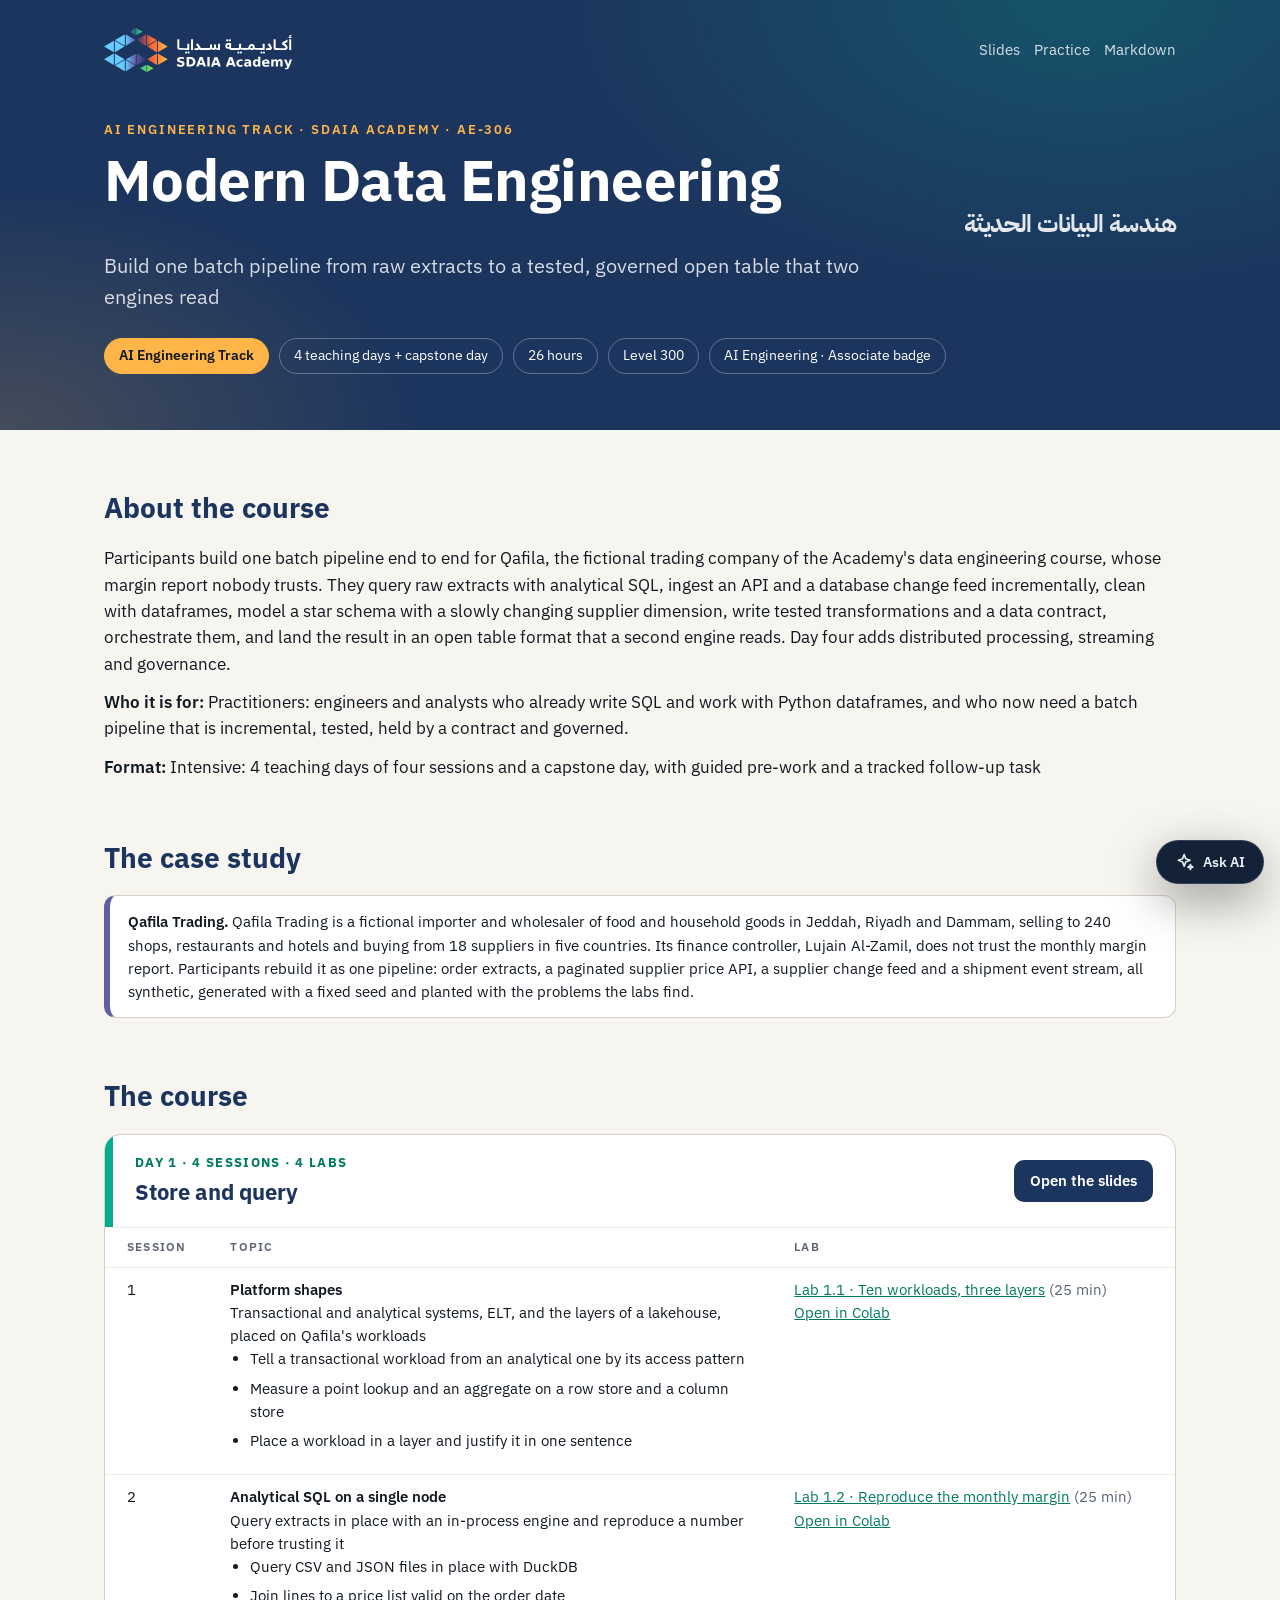
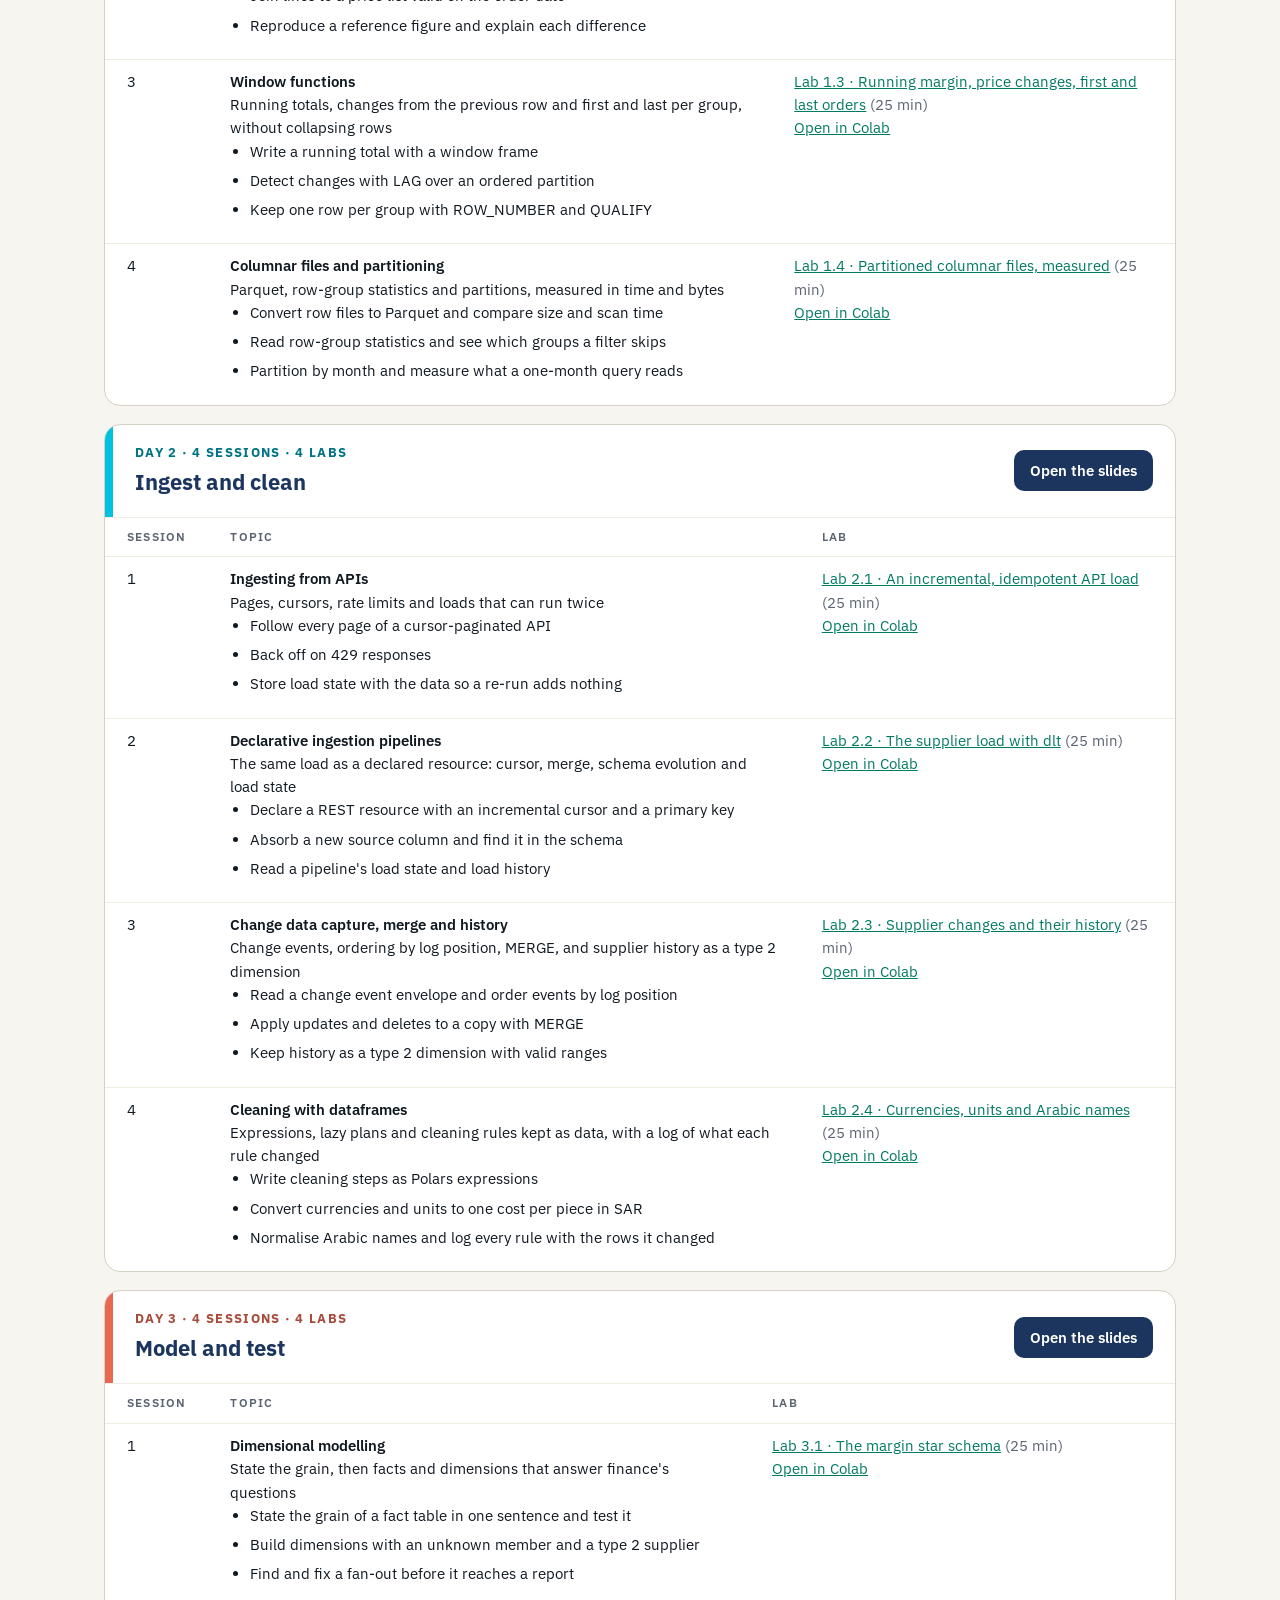
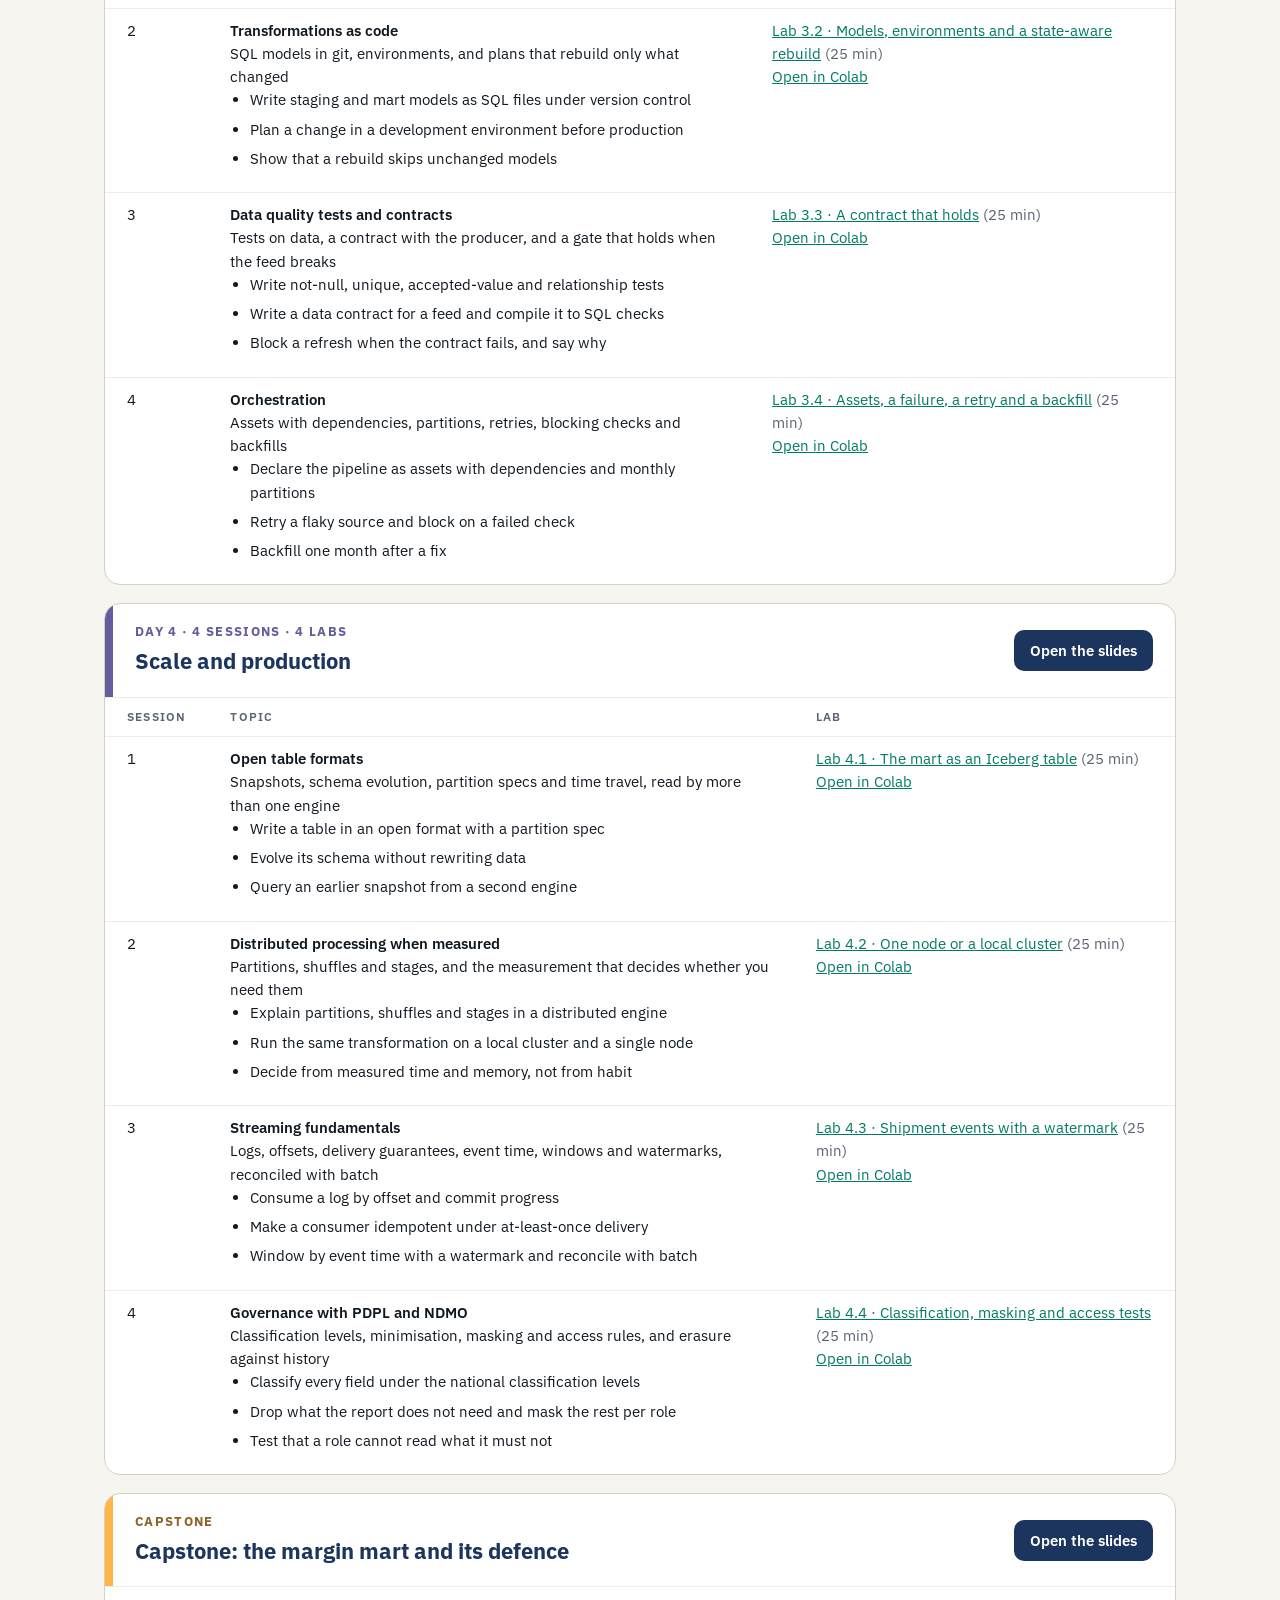
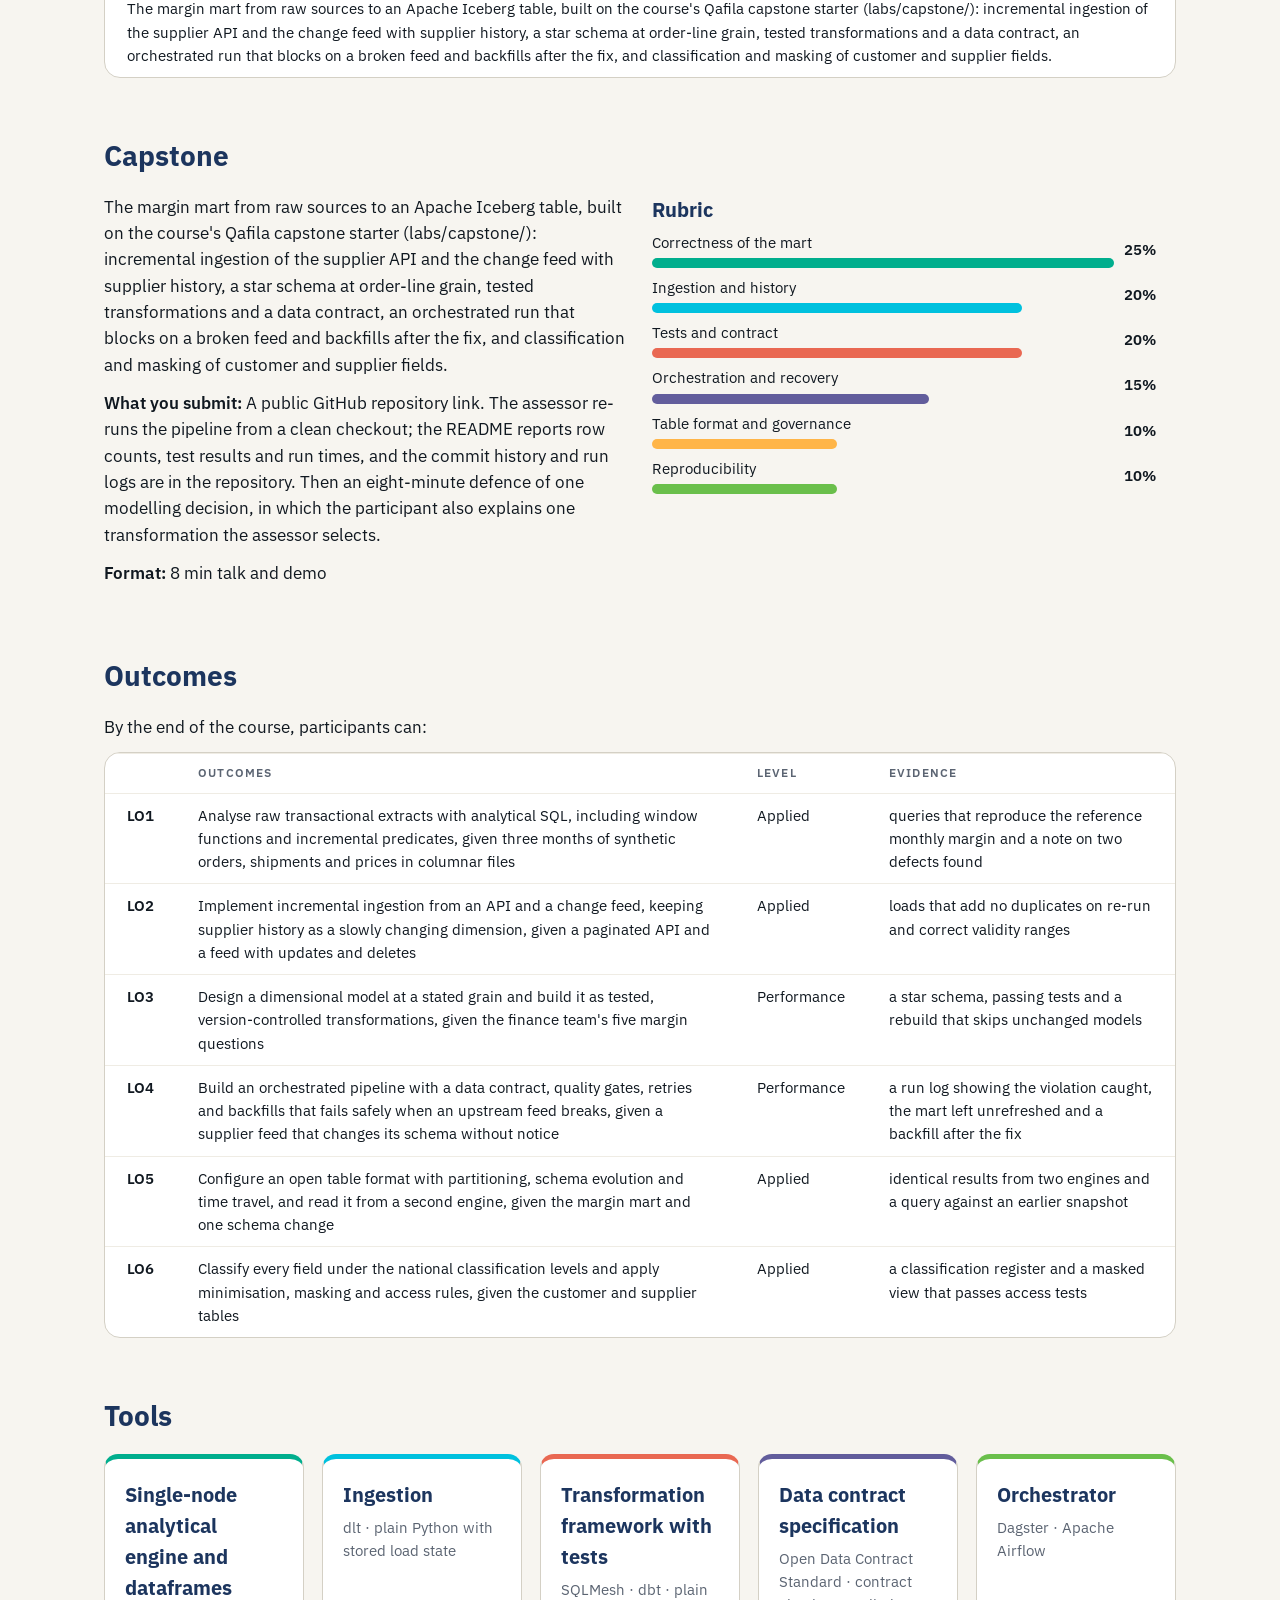
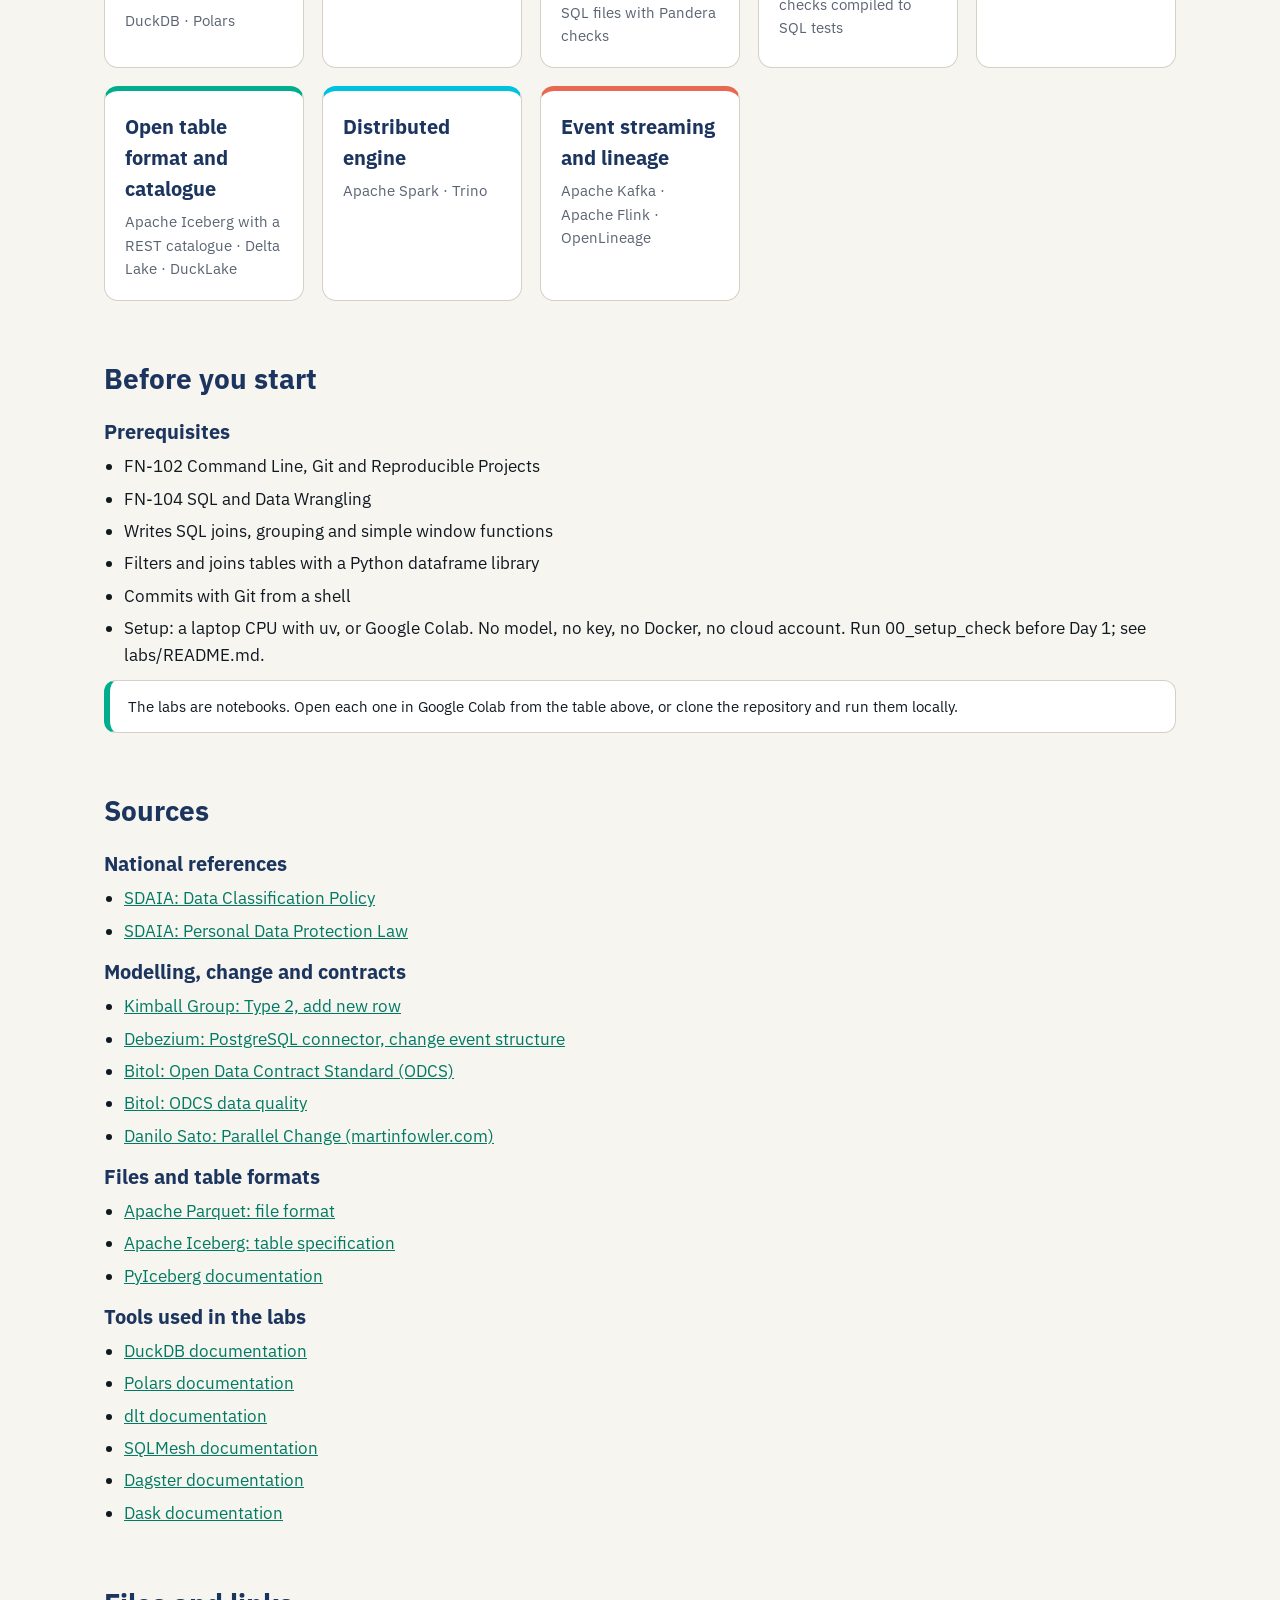
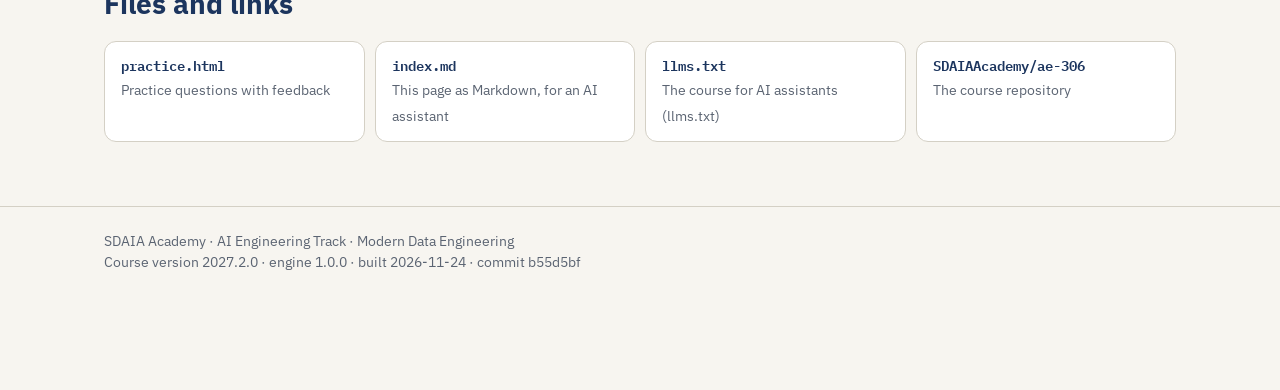
==== commit e67b4388: "Publish ae-306 2027.2.0 from b55d5bf" ====
--- a/index.html
+++ b/index.html
@@ -108,7 +108,7 @@
 <h3>National references</h3>
 <ul><li><a href="https://sdaia.gov.sa/en/SDAIA/about/Documents/DataClassificationPolicy.pdf">SDAIA: Data Classification Policy</a></li><li><a href="https://sdaia.gov.sa/en/SDAIA/about/Documents/PersonalDataProtectionLaw.pdf">SDAIA: Personal Data Protection Law</a></li></ul>
 <h3>Modelling, change and contracts</h3>
-<ul><li><a href="https://www.kimballgroup.com/data-warehouse-business-intelligence-resources/kimball-techniques/dimensional-modeling-techniques/type-2/">Kimball Group: Type 2, add new row</a></li><li><a href="https://debezium.io/documentation/reference/stable/connectors/postgresql.html">Debezium: PostgreSQL connector, change event structure</a></li><li><a href="https://bitol-io.github.io/open-data-contract-standard/latest/">Bitol: Open Data Contract Standard (ODCS)</a></li><li><a href="https://bitol-io.github.io/open-data-contract-standard/latest/data-quality/">Bitol: ODCS data quality</a></li></ul>
+<ul><li><a href="https://www.kimballgroup.com/data-warehouse-business-intelligence-resources/kimball-techniques/dimensional-modeling-techniques/type-2/">Kimball Group: Type 2, add new row</a></li><li><a href="https://debezium.io/documentation/reference/stable/connectors/postgresql.html">Debezium: PostgreSQL connector, change event structure</a></li><li><a href="https://bitol-io.github.io/open-data-contract-standard/latest/">Bitol: Open Data Contract Standard (ODCS)</a></li><li><a href="https://bitol-io.github.io/open-data-contract-standard/latest/data-quality/">Bitol: ODCS data quality</a></li><li><a href="https://martinfowler.com/bliki/ParallelChange.html">Danilo Sato: Parallel Change (martinfowler.com)</a></li></ul>
 <h3>Files and table formats</h3>
 <ul><li><a href="https://parquet.apache.org/docs/file-format/">Apache Parquet: file format</a></li><li><a href="https://iceberg.apache.org/spec/">Apache Iceberg: table specification</a></li><li><a href="https://py.iceberg.apache.org/">PyIceberg documentation</a></li></ul>
 <h3>Tools used in the labs</h3>
@@ -121,8 +121,8 @@
 <a href="https://github.com/SDAIAAcademy/ae-306"><b>SDAIAAcademy/ae-306</b><span>The course repository</span></a>
 </div>
 </main>
-<footer><div class="wrap">SDAIA Academy · AI Engineering Track · Modern Data Engineering<br><span class="muted">Course version 2027.1.0 · engine 1.0.0 · built 2026-11-15 · commit 11f877b</span></div></footer>
-<script type="application/json" id="academy-data">{"v":1,"engine":"1.0.0","build":{"at":"2026-11-15T03:18:58Z","version":"2027.1.0","commit":"11f877b"},"course":{"id":"ae-306","code":"AE-306","title":"Modern Data Engineering","track":"ai-engineering","lang":"en","dir":"ltr","url":"https://sdaiaacademy.github.io/ae-306/","repo":"SDAIAAcademy/ae-306","home":"index.html"},"ai":{"context":{"course":"context/course.md","courseJs":"context/course.js","day":null,"llms":"llms.txt"},"tasks":[],"tools":[]},"features":{},"strings":{}}</script>
+<footer><div class="wrap">SDAIA Academy · AI Engineering Track · Modern Data Engineering<br><span class="muted">Course version 2027.2.0 · engine 1.0.0 · built 2026-11-24 · commit b55d5bf</span></div></footer>
+<script type="application/json" id="academy-data">{"v":1,"engine":"1.0.0","build":{"at":"2026-11-24T16:23:26Z","version":"2027.2.0","commit":"b55d5bf"},"course":{"id":"ae-306","code":"AE-306","title":"Modern Data Engineering","track":"ai-engineering","lang":"en","dir":"ltr","url":"https://sdaiaacademy.github.io/ae-306/","repo":"SDAIAAcademy/ae-306","home":"index.html"},"ai":{"context":{"course":"context/course.md","courseJs":"context/course.js","day":null,"llms":"llms.txt"},"tasks":[],"tools":[]},"features":{},"strings":{}}</script>
 <script src="_engine/academy.js"></script>
 </body>
 </html>
